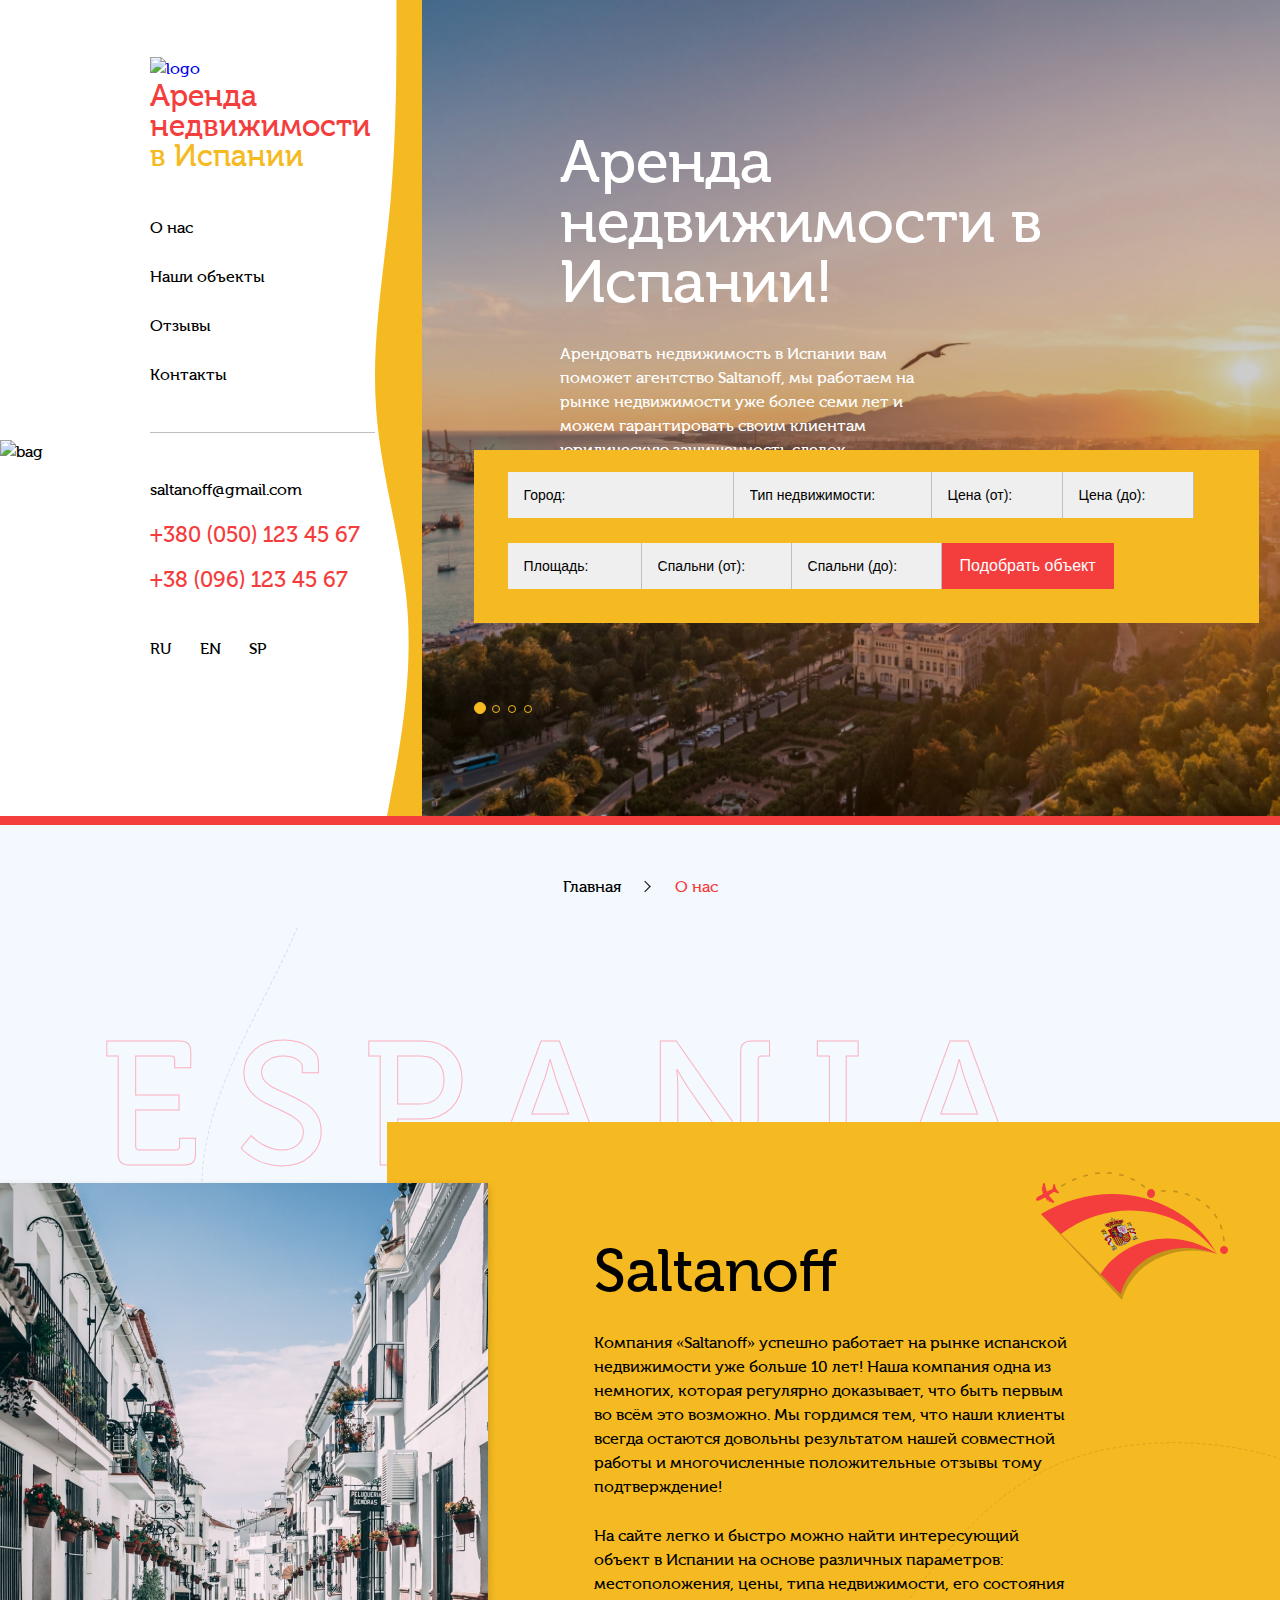
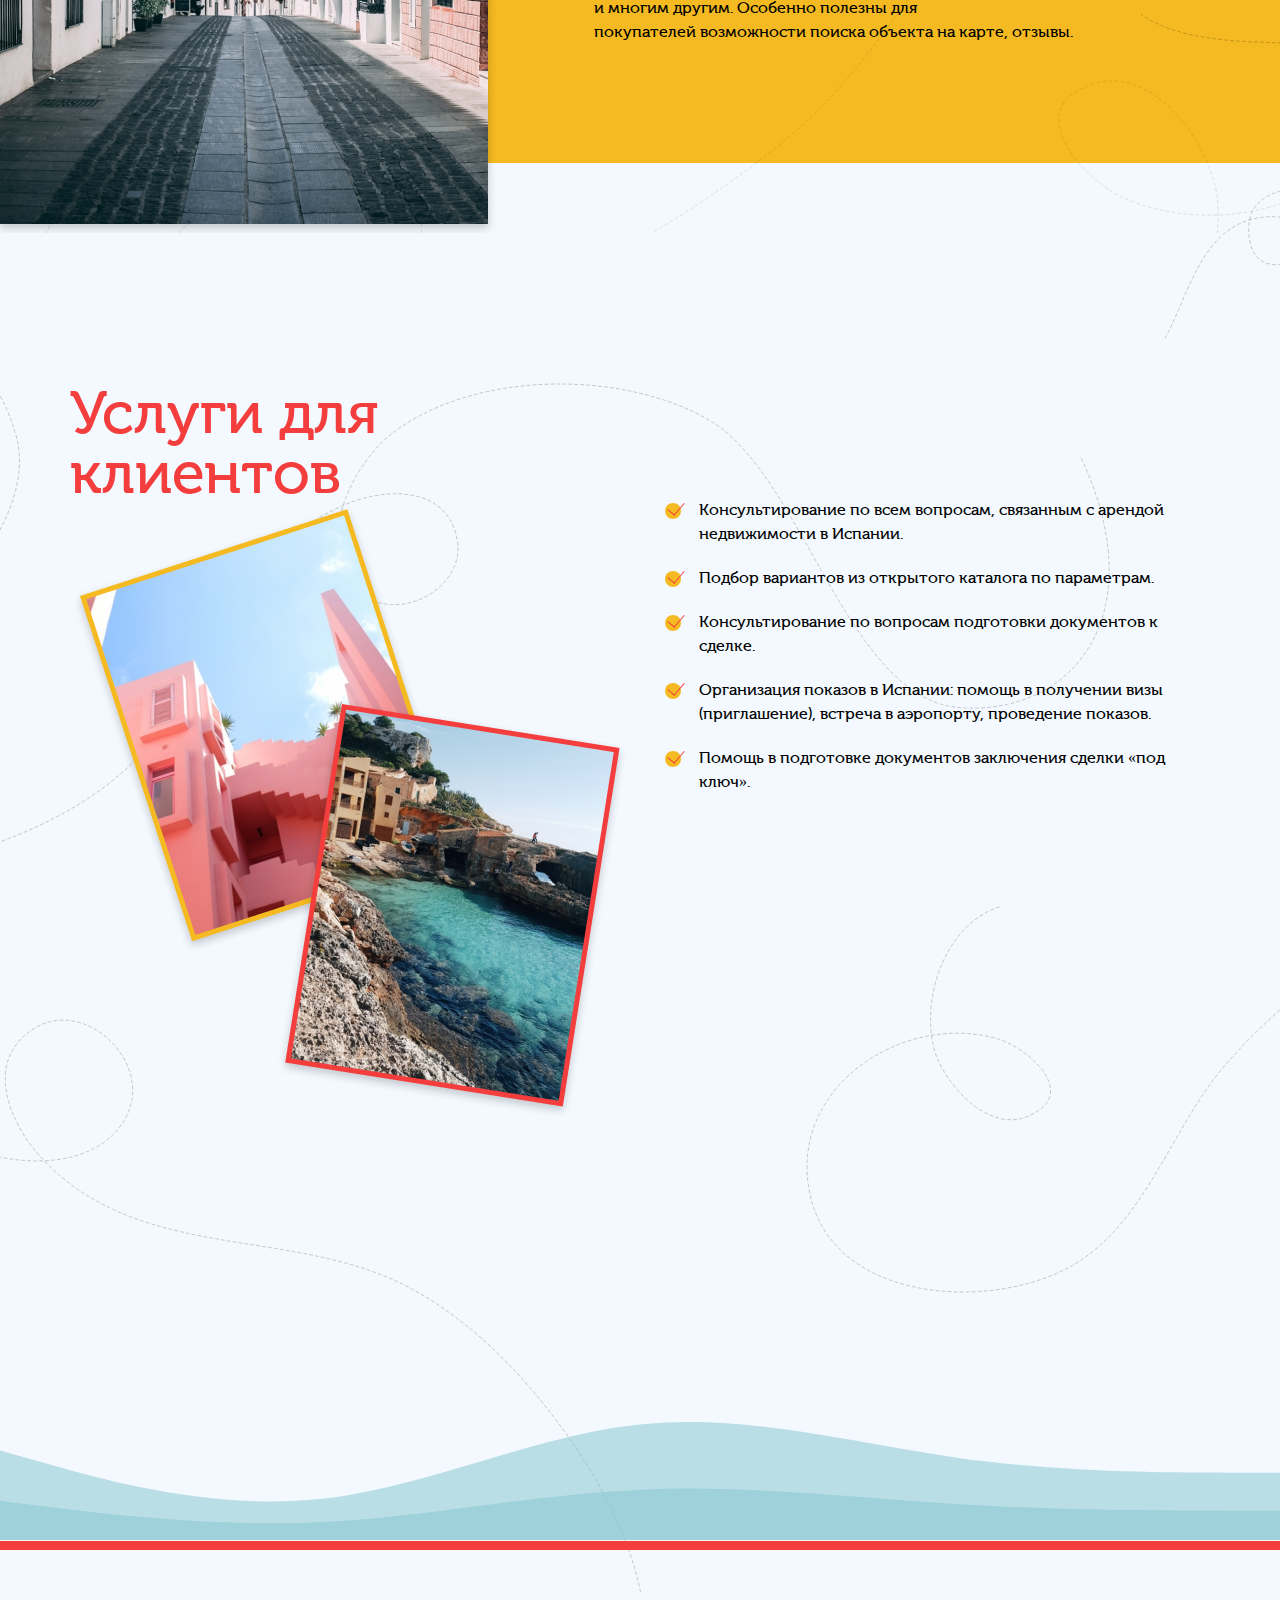
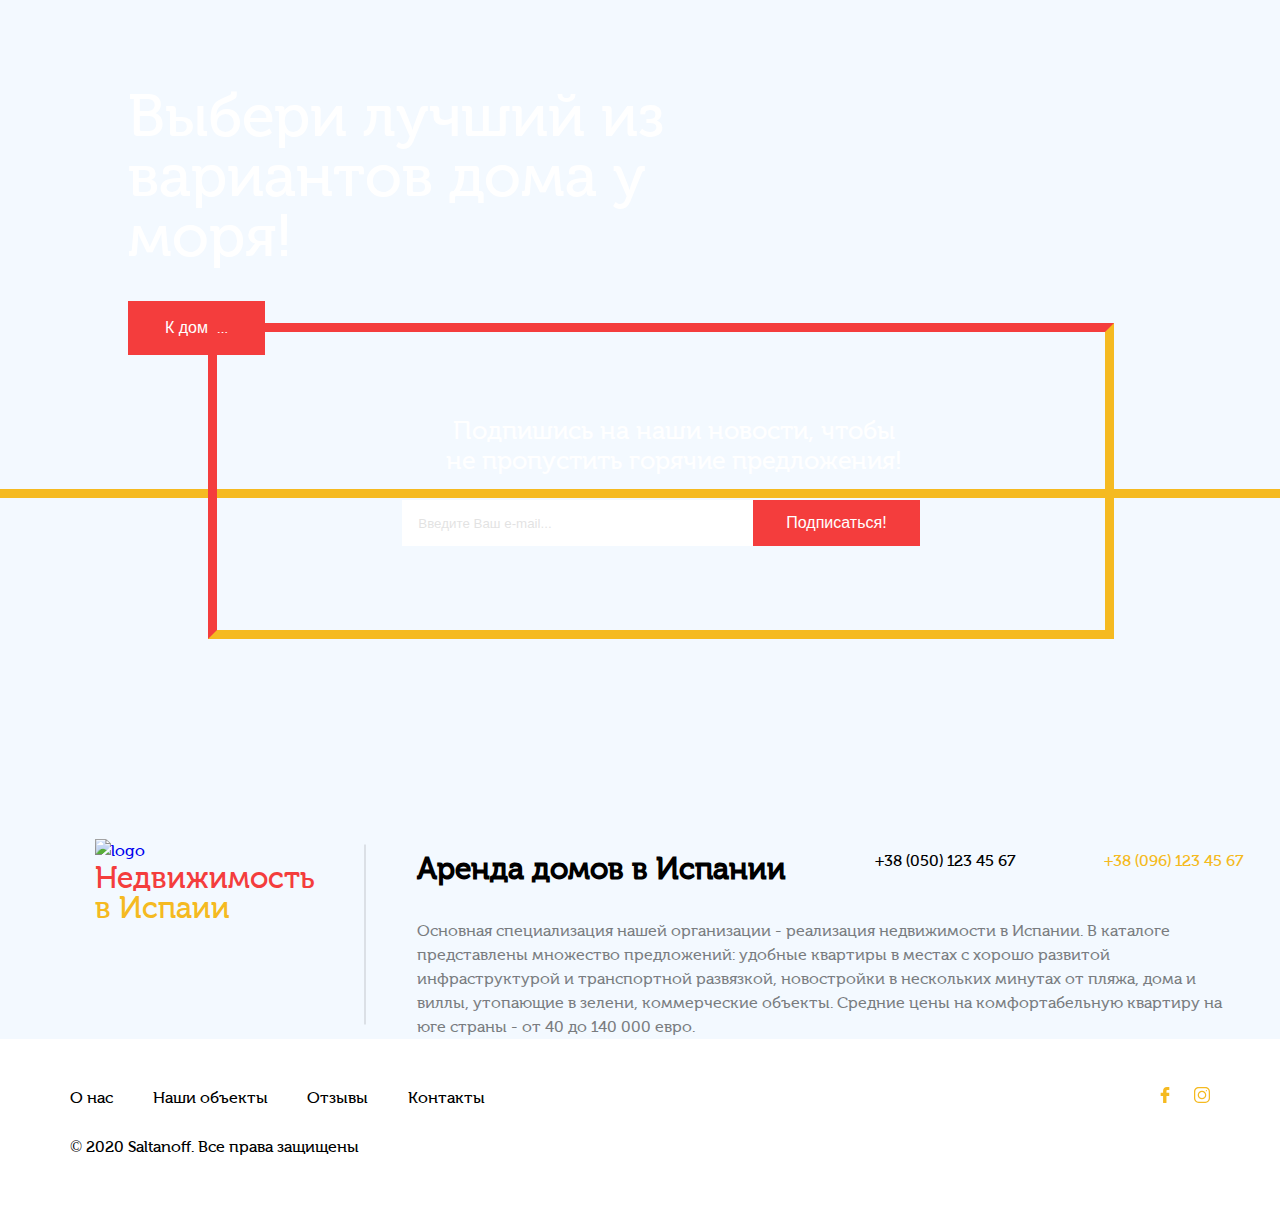
==== about.html @ ded7654b "adaptive changes" ====
<!DOCTYPE html>
<html lang="en">

<head>
    <meta charset="UTF-8">
    <meta name="viewport" content="width=device-width, initial-scale=1.0">
    <meta http-equiv="X-UA-Compatible" content="ie=edge">
    <link rel="stylesheet" href="css/style.css">
    <link rel="stylesheet" href="fonts/fonts.css">
    <title>Saltanoff</title>
</head>

<body>
    <header class="header__main">
        <div class="header__left">
            <a href="index.html"><img src="img/logo.svg" alt="logo" class="header__logo"></a>
            <h2 class="main__title">Аренда недвижимости
                <span class="yellow">в Испании</span></h2>
                <nav class="main__nav">
                        <ul>
                            <li class="nav__item"><a href="about.html" class="nav__item-a">О нас</a></li>
                            <li class="nav__item"><a href="catalog.html" class="nav__item-a">Наши объекты</a></li>
                            <li class="nav__item"><a href="reviews.html" class="nav__item-a">Отзывы</a></li>
                            <li class="nav__item"><a href="contacts.html" class="nav__item-a">Контакты</a></li>
                        </ul>
                    </nav>
            <div class="line"></div>
            <img src="img/bag.jpg" alt="bag" class="bag">
            <p class="header__mail">saltanoff@gmail.com</p>
            <p class="header__phone">+380 (050) 123 45 67</p>
            <p class="header__phone yellow">+38 (096) 123 45 67</p>
            <ul class="language">
                <li class="language__item">RU</li>
                <li class="language__item">EN</li>
                <li class="language__item">SP</li>
            </ul>
        </div>
        <div class="header__wave"></div>
        <div class="slider">
            <div class="item">
                <div class="first__slide">
                    <div class="header__text">
                        <h1 class="header__title">
                            Аренда недвижимости
                            в Испании!
                        </h1>
                        <p class="header__description">
                            Арендовать недвижимость в Испании вам поможет агентство Saltanoff, мы работаем на рынке
                            недвижимости уже более семи лет и можем гарантировать своим клиентам юридическую
                            защищенность сделок.
                        </p>
                    </div>
                </div>
            </div>
            <div class="item">
                <div class="second__slide">
                    <div class="header__text">
                        <h1 class="header__title">
                            Аренда недвижимости
                            в Испании!
                        </h1>
                        <p class="header__description">
                            Арендовать недвижимость в Испании вам поможет агентство Saltanoff, мы работаем на рынке
                            недвижимости уже более семи лет и можем гарантировать своим клиентам юридическую
                            защищенность сделок.
                        </p>
                    </div>
                </div>
            </div>
            <div class="item">
                <div class="third__slide">
                    <div class="header__text">
                        <h1 class="header__title">
                            Аренда недвижимости
                            в Испании!
                        </h1>
                        <p class="header__description">
                            Арендовать недвижимость в Испании вам поможет агентство Saltanoff, мы работаем на рынке
                            недвижимости уже более семи лет и можем гарантировать своим клиентам юридическую
                            защищенность сделок.
                        </p>
                    </div>
                </div>
            </div>
            <div class="item">
                <div class="four__slide">
                    <div class="header__text">
                        <h1 class="header__title">
                            Аренда недвижимости
                            в Испании!
                        </h1>
                        <p class="header__description">
                            Арендовать недвижимость в Испании вам поможет агентство Saltanoff, мы работаем на рынке
                            недвижимости уже более семи лет и можем гарантировать своим клиентам юридическую
                            защищенность сделок.
                        </p>
                    </div>
                </div>
            </div>
        </div>
        <div class="slider__dots">
            <span class="slider__dots__item" onclick="currentSlide(1)"></span>
            <span class="slider__dots__item" onclick="currentSlide(2)"></span>
            <span class="slider__dots__item" onclick="currentSlide(3)"></span>
            <span class="slider__dots__item" onclick="currentSlide(4)"></span>

        </div>
        <form action="main.php" class="main__form">
            <table class="table">
                <tr class="row__of__items">
                    <th class="form__item">
                        <div class="select__form">
                            <select class="form__item-select" name="town" id="town">
                                <option value="">Город:</option>
                                <option value=""></option>
                                <option value=""></option>
                                <option value=""></option>
                            </select>
                        </div>
                    </th>
                    <th class="form__item">
                        <div class="select__form">
                            <select class="form__item-select" name="type_of_property" id="type_of_property">
                                <option value="">Тип недвижимости:</option>
                                <option value=""></option>
                                <option value=""></option>
                            </select>
                        </div>
                    </th>
                    <th class="form__item">
                        <div class="select__form">
                            <select class="form__item-select" name="price_for" id="price_for">
                                <option value="">Цена (от):</option>
                                <option value=""></option>
                                <option value=""></option>
                            </select>
                        </div>
                    </th>
                    <th class="form__item">
                        <div class="select__form">
                            <select class="form__item-select" name="price_to" id="price_to">
                                <option value="">Цена (до):</option>
                                <option value=""></option>
                                <option value=""></option>
                            </select>
                        </div>
                    </th>
                </tr>
                <tr class="row__of__items">
                    <th class="form__item">
                        <div class="select__form">
                            <select class="form__item-select" name="square" id="square">
                                <option value="">Площадь:</option>
                                <option value=""></option>
                                <option value=""></option>
                            </select>
                        </div>
                    </th>
                    <th class="form__item">
                        <div class="select__form">
                            <select class="form__item-select" name="bedroom_for" id="bedroom_for">
                                <option value="">Спальни (от):</option>
                                <option value=""></option>
                                <option value=""></option>
                            </select>
                        </div>
                    </th>
                    <th class="form__item">
                        <div class="select__form">
                            <select class="form__item-select" name="bedroom_to" id="bedroom_to">
                                <option value="">Спальни (до):</option>
                                <option value=""></option>
                                <option value=""></option>
                            </select>
                        </div>
                    </th>
                    <th class="form__item">
                        <button type="submit" class="btn main__btn">Подобрать объект</button>
                    </th>
                </tr>
            </table>
        </form>
    </header>
    <div class="container">

        <section class="about__block">
            <div class="_nav">
                <a href="index.html" class="nav__1">Главная</a>
                <a href="#" class="nav__2">О нас</a>
            </div>

            <div class="t-espania">
                <p>ESPANIA</p>
            </div>

            <div class="about">
                <div class="about__path-1">
                    <img src="img/nx/path.svg" alt="background__path">
                </div>
                <div class="about__path-2">
                    <img src="img/nx/path.svg" alt="background__path">
                </div>
                <div class="about__description">
                    <img class="about__description-flag" src="img/nx/flag.svg" alt="Flag">
                    <div class="about__description-inner">
                        <h1 class="about__description-headline">Saltanoff</h1>
                        <p class="about__description-tittle">
                            Компания «Saltanoff» успешно работает на рынке испанской<br>
                            недвижимости уже больше 10 лет! Наша компания одна из<br>
                            немногих, которая регулярно доказывает, что быть первым<br>
                            во всём это возможно. Мы гордимся тем, что наши клиенты<br>
                            всегда остаются довольны результатом нашей совместной<br>
                            работы и многочисленные положительные отзывы тому<br>
                            подтверждение!<br></p>
                        <p class="about__description-subtittle">
                            На сайте легко и быстро можно найти интересующий<br>объект
                            в Испании на основе различных параметров:<br>местоположения,
                            цены, типа недвижимости, его состояния<br>и многим другим.
                            Особенно полезны для <br>покупателей возможности
                            поиска объекта на карте, отзывы.</p>
                    </div>
                    <div class="about__img">
                        <img src="img/nx/about-image.png" alt="about-image">
                    </div>
                </div>

            </div>
        </section>


        <section class="services">
            <img src="img/nx/s_vector-1.svg" alt="" class="s_vector-1">
            <img src="img/nx/s_vector-2.svg" alt="" class="s_vector-2">
            <img src="img/nx/s_vector-3.svg" alt="" class="s_vector-3">
            <img src="img/nx/s_vector-4.svg" alt="" class="s_vector-4">
            <div class="s_left">
                <h1 class="s__headline">Услуги для<br>клиентов</h1>
                <img src="img/nx/s_img-1.png" alt="" class="s__image-1">
                <img src="img/nx/s_img-2.png" alt="" class="s__image-2">
            </div>
            <div class="s_right">
                <ul>
                    <li class="s_right-item">Консультирование по всем вопросам, связанным с арендой недвижимости в
                        Испании.</li>
                    <li class="s_right-item">Подбор вариантов из открытого каталога по параметрам.</li>
                    <li class="s_right-item">Консультирование по вопросам подготовки документов к сделке.</li>
                    <li class="s_right-item">Организация показов в Испании: помощь в получении визы (приглашение),
                        встреча в аэропорту, проведение показов.</li>
                    <li class="s_right-item">Помощь в подготовке документов заключения сделки «под ключ». </li>
                </ul>
            </div>
        </section>

        <section class="choose">
            <img src="img/choose__wave.svg" alt="wave" class="choose__wave">
            <div class="choose__bg">
                <h2 class="choose__title">Выбери лучший из вариантов дома у моря!</h2>
                <button type="button" class="btn choose__btn">К домам</button>
            </div>
        </section>
        <aside class="news">
            <p class="news__description">Подпишись на наши новости,
                чтобы не пропустить горячие предложения! </p>
            <form action="main.php" class="news__form">
                <input type="email" placeholder="Введите Ваш e-mail...">
                <button type="submit" class="btn subscribe">Подписаться!</button>
            </form>
        </aside>
        <section class="rent">
            <img src="/img/footer__map--left.svg" alt="map" class="footer__map--left">
            <img src="/img/footer__map--right.svg" alt="map" class="footer__map--right">
            <div class="rent__img">
                <a href="index.html"><img src="img/logo.svg" alt="logo" class="header__logo"></a>
                <p class="rent__img--text">Недвижимость
                    <span class="yellow"> в Испаии</span></p>
            </div>

            <div class="rent__info">

                <div class="rent__info--top">
                    <h2 class="rent__title">Аренда домов в Испании</h2>
                    <p class="rent__phone">+38 (050) 123 45 67</p>
                    <p class="rent__phone yellow">+38 (096) 123 45 67</p>
                </div>
                <p class="rent__description">Основная специализация нашей организации - реализация недвижимости в
                    Испании. В каталоге представлены множество предложений: удобные квартиры в местах с хорошо развитой
                    инфраструктурой и транспортной развязкой, новостройки в нескольких минутах от пляжа, дома и виллы,
                    утопающие в зелени, коммерческие объекты. Средние цены на комфортабельную квартиру на юге страны -
                    от 40 до 140 000 евро.</p>
            </div>
        </section>
    </div>

    <footer class="main__footer">
        <div class="footer__wave"></div>
        <div class="footer__top">
                <nav class="main__nav">
                        <ul>
                            <li class="nav__item"><a href="about.html" class="nav__item-a">О нас</a></li>
                            <li class="nav__item"><a href="catalog.html" class="nav__item-a">Наши объекты</a></li>
                            <li class="nav__item"><a href="reviews.html" class="nav__item-a">Отзывы</a></li>
                            <li class="nav__item"><a href="contacts.html" class="nav__item-a">Контакты</a></li>
                        </ul>
                    </nav>
            <div class="social">
                <a href=""><svg class="facebook" width="10" height="16" viewBox="0 0 10 16" fill="none"
                        xmlns="http://www.w3.org/2000/svg">
                        <path
                            d="M8.99939 0.00332907L6.92457 0C4.59358 0 3.08719 1.54552 3.08719 3.93762V5.75313H1.00105C0.820783 5.75313 0.674805 5.89927 0.674805 6.07954V8.71001C0.674805 8.89028 0.820949 9.03626 1.00105 9.03626H3.08719V15.6738C3.08719 15.854 3.23317 16 3.41343 16H6.13525C6.31552 16 6.4615 15.8539 6.4615 15.6738V9.03626H8.90068C9.08095 9.03626 9.22693 8.89028 9.22693 8.71001L9.22793 6.07954C9.22793 5.99299 9.19347 5.91009 9.13238 5.84884C9.0713 5.78758 8.98807 5.75313 8.90151 5.75313H6.4615V4.2141C6.4615 3.47438 6.63777 3.09886 7.60136 3.09886L8.99906 3.09836C9.17916 3.09836 9.32513 2.95222 9.32513 2.77211V0.329578C9.32513 0.149642 9.17932 0.00366197 8.99939 0.00332907Z"
                            fill="#F5BA21" />
                    </svg></a>
                <a href=""><svg class="instagram" width="16" height="16" viewBox="0 0 16 16" fill="none"
                        xmlns="http://www.w3.org/2000/svg">
                        <path
                            d="M11.3523 0H4.64775C2.08497 0 0 2.08497 0 4.64775V11.3523C0 13.915 2.08497 16 4.64775 16H11.3523C13.915 16 16 13.915 16 11.3523V4.64775C16 2.08497 13.915 0 11.3523 0ZM14.75 11.3523C14.75 13.2258 13.2258 14.75 11.3523 14.75H4.64775C2.77422 14.75 1.25 13.2258 1.25 11.3523V4.64775C1.25 2.77422 2.77422 1.25 4.64775 1.25H11.3523C13.2258 1.25 14.75 2.77422 14.75 4.64775V11.3523Z"
                            fill="#F5BA21" />
                        <path
                            d="M8 3.6875C5.62206 3.6875 3.6875 5.62206 3.6875 8C3.6875 10.3779 5.62206 12.3125 8 12.3125C10.3779 12.3125 12.3125 10.3779 12.3125 8C12.3125 5.62206 10.3779 3.6875 8 3.6875ZM8 11.0625C6.31134 11.0625 4.9375 9.68866 4.9375 8C4.9375 6.31134 6.31134 4.9375 8 4.9375C9.68866 4.9375 11.0625 6.31134 11.0625 8C11.0625 9.68866 9.68866 11.0625 8 11.0625Z"
                            fill="#F5BA21" />
                        <path
                            d="M12.375 4.25C12.7202 4.25 13 3.97018 13 3.625C13 3.27982 12.7202 3 12.375 3C12.0298 3 11.75 3.27982 11.75 3.625C11.75 3.97018 12.0298 4.25 12.375 4.25Z"
                            fill="#F5BA21" />
                    </svg>
                </a>
            </div>
        </div>
        <p class="copyright">© 2020 Saltanoff. Все права защищены</p>
    </footer>
    </div>
    </div>
    <script src="js/main.js"></script>
</body>

</html>
---- css/style.css ----
body {
    font-family: 'Museo Cyrl';
    font-style: normal;
    font-weight: normal;
    font-size: 16px;
    font-weight: 400;
    line-height: 24px;
    
}

.visually-hidden {
    position: absolute;
    clip:rect(0 0 0 0);
    width:1px;
    height: 1px;
    margin:-1px;
}

* {
    margin: 0;
    padding: 0;
}

*,
*:before,
*:after {
    box-sizing: border-box;
}

ul {
    list-style: none;
}

h1, h2, h3, h4, h5, h6, p, img{
    margin: 0;
}

.yellow {
    color: rgb(245, 186, 33);
}

a {
    text-decoration:none;
}

.btn {
    font-size: 16px;
    line-height: 24px;
    color:#fff;
    background-color: rgb(244, 61, 61);
    border:none;
    padding: 15px 18px;
    cursor: pointer;
}

.header__main {
 display: flex;
 border-bottom: 9px solid rgb(244, 61, 61) ;
}

.header__left {
    display: flex;
    flex-direction: column;
    max-width: 768px;
    padding-left: 150px;
    padding-right: 47px;
}

.header__logo {
    height: 112px;
    width: 112px;
    margin-top: 57px;
    margin-bottom: 0;
}

.main__title {
    font-weight: 500;
    font-size: 30px;
    line-height: 30px;
    color: rgb(244, 61, 61);
    max-width: 210px;
    margin-bottom: 45px;
}

.nav__item-a {
    text-decoration: none;
    color: black;
}

.line {
    margin:20px 0 45px 0;
    width:225px;
    background:rgba(128, 128, 128, 0.5);
    height:1px;
}

.nav__item {
    margin-bottom: 25px;
}

.bag {
    position: absolute;
    top: 440px;
    left: 0;
}

.header__mail, .header__phone {
    margin-bottom: 20px;
}

.header__phone {
    font-size: 22px;
    line-height: 25px;
    color: rgb(244, 61, 61);
}



.header__phone~.yellow {
    margin-bottom: 45px;
}

.language {
    display:flex;
    margin-bottom: 53px;
}

.language__item {
    margin-right: 28px;
}

.slider {
    position: relative;
    height: auto;
}


.first__slide {
    background: url(../img/headerbg__first.jpg) no-repeat center;
    background-size: cover;
    height: 816px;
}

.second__slide {
    background: url(../img/nx/about-bg.jpg);
    background-size: cover;
    height: 816px;
}

.third__slide {
    background: url(../img/catalog_img/background.jpg);
    background-size: cover;
    height: 816px;
}

.four__slide {
    background: url(../img/fourbg.jpg);
    background-size: cover;
    height: 816px;
}

.slider__dots {
    text-align: center;
    position: absolute;
    bottom: 20%;
    left: 37%;
}

.slider__dots__item.active {
    background-color: #F5BA21;
    height: 12px;
    width: 12px;
    margin: -1px 0;

}

.slider .item {
    animation-name: fade;
    animation-duration: 1.5s;
}

@keyframes fade {
    from {
        opacity: 0.5;
    }
    to {
        opacity: 1;
    }
}

.slider__dots__item {
    cursor: pointer;
    height: 8px;
    width: 8px;
    border-radius: 50%;
    margin: 0 2px;
    background: transparent;
    border: 1px solid #F5BA21;
    display: inline-block;
    transition:background-color 0.6s ease;
}


.header__wave {
    background: url(../img/header__wave.svg) repeat-y;
    min-height: 816px;
    width: 47px;
    position: absolute;
    left: 375px;
    top: 0px;
    background-size: cover;
}

.header__text {
    color:#fff;
    padding-top: 1px;
}

.header__title {
    margin: 131px 219px 30px 138px;

    font-style: normal;
    font-weight: normal;
    font-size: 60px;
    line-height: 60px;
}

.header__description {
    margin: 30px 224px 50px 138px;
    padding-right: 124px;
}

.main__form {
    background-color: rgb(245, 186, 33);
    width: 785px;
    position: absolute;
    left: 37%;
    top:50%;
}

.row__of__items {
    display: flex;
}

.row__of__items:first-child {
    margin-bottom: 25px;
}

.form__item-select {
    width: 100%;   
}

.form__item {
    position: relative;
    user-select:none;
}

.form__item-select {
    -moz-appearance: none;
    -webkit-appearance: none;
    appearance: none;

    padding-left: 16px;
    font-size: 14px;
    line-height: 18px;
    font-weight: 300;
}


.form__item-select:hover {
    cursor: pointer;
}

.btn.main__btn {
    padding: 11px 18px;
}

.select__form {
    background: #fff;
}

.select__form[data-state="active"]::before {
    transform: translate(-3px, -50%) rotate(-45deg);
}

.select__form[data-state="active"]::after {
    transform: translate(3px, -50%) rotate(45deg);
}

.select__form[data-state="active"]>.select__content {
    display: initial;
}

.__select__label + .__select__input + .__select__label {
    max-height: 40px;
    border-top-width: 1px;
  }

.form__item-select {
    display: flex;
    align-items: center;
    width: 100%;
    height: 100%;
    padding: 8px 16px;
    
    cursor: pointer;
}

.form__item-select::before,
.form__item-select::after {
    content: "";

    position: absolute;
    top: 50%;
    right: 16px;

    display: block;
    width: 8px;
    height: 1px;

    transition: all 0.3s ease-out;

    background-color: #333333;

    
}

.form__item-select::before {
    transform: translate(-1px, -50%) rotate(45deg);
}

.form__item-select::after {
    transform: translate(5px, -50%) rotate(-40deg);
}

.form__item-select:hover {
    border-color: #D8093A;
}

.form__item-select:hover +.form__item-select::before +.form__item-select::after {
    background-color: #D8093A;
}

.select__content {
    position: absolute;
    top: 40px;
    left: 0;
    display: flex;
    flex-direction: column;
    width: 100%;
    background-color: #ffffff;
    border: 1px solid #c7ccd1;
    border-top: none;
    border-bottom-left-radius: 5px;
    border-bottom-right-radius: 5px;
    transition: all 0.3s ease-out;
    display: none;
    z-index: 8;
    margin-top: 10px;
    font-size: 14px;
    line-height: 18px;
    font-weight: 300;
    overflow-y: auto;
    overflow-x:hidden;
    flex-shrink: 0;
}

.__select__input {
    display: none;
}  

.__select__input:checked + label {
    background-color: #dedede;
}

.__select__input:disabled + label {
    opacity: 0.6;
    pointer-events:none;
}

.__select__label {
    display: flex;
    align-items: center;
    width: 100%;
    height: 32px;   
    max-height: 0;
    padding: 0 16px;
    
    transition: all 0.2s ease-out;
  
    cursor: pointer;
    
    overflow: hidden; 
}

.__select__label + input {
    border-top:0 solid #C7CCD160;
}

.__select__label:hover {
    background-color: #D8093A !important;

    color: #ffffff;
}

/*.select__form::before {
    content: "";
    display: block;
    width: 7px;
    height: 7px;

    position: absolute;
    top: 18px;
    right: 16px;
    z-index: 1;

    border-top: 1px solid #000000;
    border-right: 1px solid #000000;
    transform: rotate(135deg);

    cursor: pointer;
} 
*/
#town {
    width: 226px;
    height: 46px;
    border: none;
    border-right: 1px solid rgba(0, 0, 0, 0.2);
    outline: none;
}

#type_of_property {
    width: 198px;
    height: 46px;
    border: none;
    border-right: 1px solid rgba(0, 0, 0, 0.2);
    outline: none;
}

#price_for {
    width: 131px;
    height: 46px;
    border: none;
    border-right: 1px solid rgba(0, 0, 0, 0.2);
    outline: none;
}

#price_to {
    width: 131px;
    height: 46px;
    border: none;
    border-right: 1px solid rgba(0, 0, 0, 0.2);
    outline: none;
}

#square {
    width: 134px;
    height: 46px;
    border: none;
    border-right: 1px solid rgba(0, 0, 0, 0.2);
    outline: none;
}

#bedroom_for {
    width: 150px;
    height: 46px;
    border: none;
    border-right: 1px solid rgba(0, 0, 0, 0.2);
    outline: none;
}

#bedroom_to {
    width: 150px;
    height: 46px;
    border: none;
    border-right: 1px solid rgba(0, 0, 0, 0.2);
    outline: none;
}

.table {
    padding: 20px 32px 32px 32px;
    font-size: 14px;
    font-weight: 300;
    line-height: 18px;
}

/*hot*/

.map {
    background: url(/img/map.svg);
}

.container {
  background-color: #F3F9FF;
  position: relative;
}

.hot {
    position: relative;
    overflow: hidden;
    padding-bottom: 150px;
}

.leaf__left {
    position: absolute;
    top: -39px;
    z-index: 0;
    left: 0px;
}

.leaf__right {
    position: absolute;
    right: -114px;
    top: -300px;
}

.hot__text {
    text-align: center;
    margin-bottom: 50px;
    padding-top: 141px;
}

.hot__title {
    font-size: 60px;
    line-height: 60px;
    font-weight: 500;
    color:rgb(244, 61, 61);

    margin-bottom: 20px;
}

.hot__description {
    font-size: 16px;
    line-height: 24px;
    font-weight: 300;
    width: 500px;

    margin: 0 auto;
}

/*proposition*/

.propositions {
    display: flex;
    justify-content: center;
    position: relative;
    margin-bottom: 38px;
}

.proposition {
    width: 555px;
    height:547px;
    z-index: 1000;
}

.bg__leaf {
    position: absolute;
    width: 1274px;
    height: 446px;
    background-color: #fff;
    top: 103px;
    z-index: 100;
}

.first {
    background-image: url(../img/proposition-one.jpg);
    margin-right: 15px;
}

.second {
    background-image: url(../img/proposition-two.jpg);
    margin-left: 15px;
}

.proposition__bg {
    background-color:#fff;
    max-width: 360px;
    margin-top: 165px;
}

.proposition__map {
    position: absolute;
    left: -87px;
    top: 110px;
}

.first__leaf {
    position: absolute;
    bottom: -168px;
    left: 11%;
    z-index: 100;
}

.second__leaf {
    position: absolute;
    right: 13%;
    top: -29%;
    z-index: 100;
}

.proposition__hot {
    font-size: 14px;
    line-height: 18px;
    font-weight: 300;
    color: #fff;
    padding: 9px 32px;
    margin-left: auto;
    max-width: 104px;
    margin-top: 22px;
    background-color: rgb(244, 61, 61);
}

.proposition__title {
    font-size: 25px;
    line-height: 30px;
    font-weight: 500;
    color: rgb(244, 61, 61);
    padding-top: 30px;
    max-width: 173px;
    margin-bottom: 25px;
}

.proposition__details {
    display:flex;
}

.detail__items {
    margin-right: 25px;
    margin-left: 29px;
    position: relative;
}

.items__icons {
    position: absolute;
    top: 4px;
    left: -28px;
}

.detail__items:nth-child(2)>.items__icons {
    top:9px;
}

.proposition__description {
    font-size: 16px;
    line-height: 24px;

    margin-top: 23px;
    margin-bottom: 8px;
}

.proposition__price {
    font-size: 22px;
    line-height: 25px;
    color: rgb(244, 61, 61);
    margin-bottom: 25px;
}



.proposition__btn {
    margin-bottom: 30px;
}

.see__more {
    display: inline-block;
    margin-left: 45%;
}

/* justnow */

.justnow {
    display: flex;
    position: relative;
}

.leaf_right_justnow{
    position: absolute;
    right: 0;
    bottom: -290px;
}

.justnow__map {
    position: absolute;
    right: 33px;
    top: -307px;
}

.justnow__maps {
    position: absolute;
    left: 44px;
    top: 116px;
}

.justnow__text {
    margin-right: 150px;
    max-width: 536px;
    margin-left: 9%;
    margin-bottom: 5%;
}

.justnow__title {
    font-style: normal;
    font-weight: normal;
    font-size: 60px;
    line-height: 60px;
    color: rgb(244, 61, 61);
    max-width: 537px;
}

.justnow__description {
    margin-top: 20px;
    margin-bottom: 10px;
    max-width: 480px;

    font-size: 16px;
    line-height: 24px;
    color: #000000;
} 

.justnow__item {
    font-size: 16px;
    line-height: 24px;
    color: #000000;


    margin-top: 20px;
    padding-left: 34px;
    position: relative;
}

.justnow__item::before {
    content: "";
    display: block;

    position: absolute;
    top: 5px;
    left: 0;
    z-index: 1;

    width: 16px;
    height: 16px;
    border-radius: 50%;
    background: #F5BA21;
}

.justnow__item::after {
    content: "";
    display: block;

    position: absolute;
    top: 1px;
    left: 7px;
    z-index: 1;

    width: 8.5px;
    height: 16px;

    border-top: 1.5px solid rgb(244, 61, 61);
    border-left: 1.5px solid rgb(244, 61, 61);

    transform: rotate(220deg);
}

/*choose*/

.choose {
    position: relative;
    padding-top: 248px;
    overflow: hidden;
}

.choose__bg {
    background: url(../img/choose__bg.jpg) no-repeat;
    background-size: cover;
    border-top: 9px solid rgb(244, 61, 61);
    border-bottom: 9px solid rgb(245, 186, 33);
    z-index: 100;
    position: relative;
}

.leaf__top {
    position: absolute;
    top: -92px;
    left: 0px;
    z-index: 2;
}

.choose__wave {
    position: absolute;
    top: bottom;
    top: 9%;
    width: 100%;
}

.choose__title {
    font-style: normal;
    font-weight: normal;
    font-size: 60px;
    line-height: 60px;
    color:#fff;
    max-width: 566px;
    margin:136px auto 35px 128px;
}

.choose__btn {
    padding:15px 37px;
    margin-left:128px;
    margin-bottom: 134px;
}


/*news*/

.news {
    position: absolute;
    background: url(../img/news__bg.jpg) no-repeat center;
    background-size: cover;
    padding: 84px 185px;
    bottom: 525px;
    z-index: 1000;
    right: 23%;
    border-left: 9px solid rgb(244, 61, 61);
    border-top: 9px solid rgb(244, 61, 61);
    border-bottom: 9px solid rgb(245, 186, 33);
    border-right: 9px solid rgb(245, 186, 33);
}

.news__description {
    font-size: 25px;
    line-height: 30px;
    text-align: center;
    color: #fff;
    max-width: 461px;
    margin-left: 41px;
    margin-bottom: 24px;
}

.news__form {
    display:flex;
}

.news__form>input {
    width: 351px;
    height: 46px;
    border: none;
    padding-left: 16px;
}

.news__form>input::placeholder {
    opacity:0.2;
}

.subscribe {
    padding: 11px 33px;
}

/*rent*/

.rent {
    display: flex;
    position: relative;
    padding-left: 150px;
    padding-top: 89px;
    overflow: hidden;
    padding-top: 341px;
}


.leaf__bottom {
    position: absolute;
    top: -53px;
    right: 0px;
}

.footer__map--left {
    position: absolute;
    bottom: -100px;
    left: 0;
}

.footer__map--right {
    position: absolute;
    right: 0;
    top: -100px;
}

.rent__img {
    margin-right: 91px;
    margin-bottom: 90px;
    position: relative;
}


.rent__img--text::after {
    content: "";
    position: absolute;
    width: 180px;
    left: 180px;
    top: 95px;
    height: 1px;
    background-color: rgba(0,0,0,0.2);
    transform: rotate(90deg);

}

.rent__img .header__logo {
    margin-top: 0;
}

.rent__img--text {
    font-size: 30px;
    line-height: 30px;
    color: rgb(244, 61, 61);
    max-width: 231px;
}

.rent__info {
    max-width: 826px;
    padding-top: 10px;
}

.rent__info--top {
    display: flex;
    margin-bottom: 30px;
}

.rent__title {
    font-size: 30px;
    line-height: 40px;
}

.rent__phone {
    margin-left: auto;
}

.rent__phone .yellow {
    margin-left: 30px;
}

.rent__description {
    color:rgba(0,0,0,0.5);
}

.footer__leaf--left {
    position: absolute;
    left: 0px;
    bottom: -150px;
}

.footer__leaf--right {
    position: absolute;
    right: 0px;
}

/*footer*/

.main__footer {
    position: relative;
}

.footer__wave {
    background: url(../img/footer__wave.svg);
    width: 100%;
    height: 0px;
    position: absolute;
    height: 47px;
    top: -94px;
    background-size: cover;
}

.footer__top {
    display: flex;
    justify-content: space-between;
    margin-top: 47px;
    max-width: 1140px;
    margin-left:auto;
    margin-right: auto;
}

.footer__top>.main__nav>ul{
    display: flex;
    flex-direction: row;
    justify-content: space-between;
    min-width: 415px;
}

.facebook {
    margin-right: 20px;
}

.copyright {
    margin-bottom: 50px;
    max-width: 1140px;
    margin-left:auto;
    margin-right: auto;
}

/*About*/

.about__block {
    position: relative;
    overflow: hidden;

    margin-bottom: 150px;
}

.about{
    position: relative;
}

._nav{
    font-family: Museo Cyrl;
    font-style: normal;
    font-weight: 300;
    font-size: 16px;
    line-height: 24px;
    text-align: center;
    position: relative;

    text-align:center;

    -webkit-touch-callout: none;
    -webkit-user-select: none;
    -khtml-user-select: none;
    -moz-user-select: none;
    -ms-user-select: none;
    user-select: none;
}

.nav__1{
    margin-right: 20px;
    position: relative;
    text-decoration: none;
    color: black;
    z-index: 1000000;
}

.nav__1::before{
    content:"";
    height: 8px;
    width: 1.1px;
    background: black;
    position: absolute;
    top: 2.5px;
    right: -28px;

    transform: rotate(-45deg);
}

.nav__1::after{
    content:"";
    height: 8px;
    width: 1.1px;
    background: black;
    position: absolute;
    top: 8px;
    right: -28px;

    transform: rotate(45deg);
}

.nav__2{
    color: #F43D3D;
    margin-left: 30px;
    text-decoration: none;
}

.about__path-1{
    position: absolute;
    top: 320px;
    right: 0;

    z-index: 10000;
}

.about__path-2{
    position: absolute;
    top: 70px;
    left: -230px;

    transform: rotate(110deg);
}


.t-espania {
    color: transparent;
    -webkit-text-stroke: 1px rgb(255, 162, 178);
    
    font-family: Museo Cyrl;
    font-style: normal;
    font-weight: normal;
    font-size: 175px;
    line-height: 200px;
    letter-spacing: 0.2em;

    opacity: 0.8;

    position: absolute;
    top: 181px;;
    left: 101px;

    -webkit-touch-callout: none;
    -webkit-user-select: none;
    -khtml-user-select: none;
    -moz-user-select: none;
    -ms-user-select: none;
    user-select: none;
}


.about__description{

    width: 893px;
    height: 641px;
    background: #F5BA21;
    position: relative;

    margin-top: 223px;
    margin-bottom: 70px;
    margin-left: auto;

    display: grid;
    grid-template-columns: 1fr;
    grid-template-rows: 1fr;
}

.about__description-flag{
    position: absolute;
    top: 50px;
    right: 52px;
}

.about__description-inner{
   justify-self: center;
   align-self: center;
}

.about__description-headline{
    font-family: Museo Cyrl;
    font-style: normal;
    font-weight: normal;
    font-size: 60px;
    line-height: 60px;

    margin-bottom: 30px
    
}

.about__description-tittle{
    font-family: Museo Cyrl;
    font-style: normal;
    font-weight: 300;
    font-size: 16px;
    line-height: 24px;

    margin-bottom: 25px;
}

.about__description-subtittle{
    font-family: Museo Cyrl;
    font-style: normal;
    font-weight: 300;
    font-size: 16px;
    line-height: 24px;
}

.about__img{
    position: absolute;
    left: -397px;;
    bottom: -82px;
}


/*Services*/

.services{
    max-width: 1140px;
    margin: 0 auto;
    position: relative;
    
    display: grid;
    grid-template-columns: 1fr 1fr;
    grid-template-rows: 1fr;
    grid-gap: 50px;
    padding-bottom: 330px;

    -webkit-touch-callout: none;
    -webkit-user-select: none;
    -khtml-user-select: none;
    -moz-user-select: none;
    -ms-user-select: none;
    user-select: none;
}

.s__headline{
    font-family: Museo Cyrl;
    font-style: normal;
    font-weight: normal;
    font-size: 60px;
    line-height: 60px;

    color: #F43D3D;
}

.s_left{
    position: relative;
}

.s__image-2{
    position: absolute;
    top: 315px;
    left: 205px;
}

.s_right-item {
    font-size: 16px;
    line-height: 24px;
    color: #000000;


    margin-top: 20px;
    padding-left: 34px;
    position: relative;
}

.s_right-item::before {
    content: "";
    display: block;

    position: absolute;
    top: 5px;
    left: 0;
    z-index: 1;

    width: 16px;
    height: 16px;
    border-radius: 50%;
    background: #F5BA21;
}

.s_right-item::after {
    content: "";
    display: block;

    position: absolute;
    top: 1px;
    left: 7px;
    z-index: 1;

    width: 8.5px;
    height: 16px;

    border-top: 1.5px solid rgb(244, 61, 61);
    border-left: 1.5px solid rgb(244, 61, 61);

    transform: rotate(220deg);
}

.s_right{
    margin-top: 95px;
    overflow: hidden;
}

.s_vector-1{
    position: absolute;
    top: -370px;
    right: -185px;
    z-index: 10000;
}

.s_vector-2{
    position: absolute;
    bottom: 0;
    right: -185px;
    z-index: 10000;
}

.s_vector-3{
    position: absolute;
    top: 0;
    left: -200px;
}

.s_vector-4{
    position: absolute;
    bottom: -300px;
    left: -200px;
}


/*catalog*/

.catalog{
    position: relative;
    overflow: hidden;
}


.headline{      /*Класс для всех красных заголовков*/
    font-family: Museo Cyrl;
    font-style: normal;
    font-weight: normal;
    font-size: 60px;
    line-height: 60px;
    text-align: center;

    color: #F43D3D;
}

.subtittle{     /*Класс для всех подтекстов*/
    font-family: Museo Cyrl;
    font-style: normal;
    font-weight: 300;
    font-size: 16px;
    line-height: 24px;
}

.catalog__headline{
    margin-top: 100px;
    margin-bottom: 20px;
}

.catalog__counter{
    margin-bottom: 50px;
    text-align: center;
}

.catalog__filter {
    background-color: #F5BA21;;
    max-width: 1135px;
    margin: auto;
    margin-bottom: 30px;
}

.table__filter{
    padding: 16px 27px 16px 16px;
    font-size: 14px;
    font-weight: 300;
    line-height: 18px;
}

.filter__check-t{
    font-family: Museo Cyrl;
    font-style: normal;
    font-weight: normal;
    font-size: 16px;
    text-transform: uppercase;
    position: absolute;
    bottom: 3px;
    right: -42px;

    color: #F43D3D;
}

.label{
  position: relative;
}

.checkbox-1{
    display: none;
}

.filter__check{
    display: inline-block;
    width: 16px;
    height: 16px;
    background-color: #fff;
    box-shadow: 0 0 2px #fff;
    position: relative;
    margin-left: 27px;
}

.filter__check::before{
    content:"";
    width: 1.5px;
    height: 14px;
    background-color: #F43D3D;
    position: absolute;
    bottom: 0.5px;
    right: 4px;
    transform: rotate(30deg);
    border-radius: 50%;
    transition: .2s;
    opacity: 0;
}

.filter__check::after{
    content:"";
    width: 1.5px;
    height: 8px;
    background-color: #F43D3D;
    position: absolute;
    bottom:0px;
    left: 4px;
    transform: rotate(-50deg);
    border-radius: 50%;
    transition: .1s;
    opacity: 0;
}

.checkbox-1:checked + 
.filter__check::before{
    opacity: 1;
}

.checkbox-1:checked + 
.filter__check::after{
    opacity: 1;
}


.catalog 
.catalog__sort__by-items{
    display: flex;
}

.catalog__sort__by-item{  
    font-weight: normal !important;
    transition: .2s;
}

.catalog__sort__by,.catalog__sort__by-item{
    display:inline;
    margin-right: 25px;
    z-index: 1000000;
}

.catalog__sort{
    max-width: 1135px;
    margin: auto;
    margin-bottom: 51px;
}

.catalog__sort__by-item:hover{
    color: #F43D3D;
}



/*Contacts*/

.contacts{
    position: relative;
    overflow: hidden;
    margin-bottom: 150px;
}

.contacts__headline{
    margin-top: 100px;
    margin-bottom: 50px;
}

.contacts__block{
    display: grid;
    grid-template-columns: 1fr 1fr;
}

.contacts__block-l{
    width: 585px;
    height: 582px;
    justify-self: end;
    background: url(../img/contacts_img/contacts-img.jpg) no-repeat center;
    background-size: cover;

    display: grid;
    grid-template-columns: 1fr;
    grid-template-rows: 1fr;
}

.grid{
    justify-self: center;
    align-self: center;

    display: grid;
    grid-template-columns: 1fr;
    grid-template-rows: auto;
    grid-gap: 30px
}

.contacts__block-r{
    width: 555px;
    height: 582px;
    background:  #F5BA21;
}

.c_block-1_item{
    color: #fff;
    display: flex;
}

.c_block-1_item img{
    margin-right: 20px;
}

.c__block-r_headline{
    margin-top: 40px;
    margin-bottom: 30px;
    font-family: Museo Cyrl;
    font-style: normal;
    font-weight: normal;
    font-size: 30px;
    line-height: 40px;
    text-align: center;

    color: #fff;
}

#contactform{
    text-align: center;
}

.form-1{
    width: 358px;
    height: 46px;
    margin-bottom: 22px;
    padding-left: 16px;
    color: black;
    border: none;
}

.form-2{
    padding: 16px;
    width: 358px;
    height: 153px;
    margin-bottom: 26px;
    resize: none;
}

.form_btn{
    padding: 12px 42px;
}

/*House*/

.house__title {
    font-size: 60px;
    line-height: 60px;
    text-align: center;
    color:rgb(244, 61, 61);
    margin-top: 98px;
    margin-bottom: 45px;
}

.house__info>._nav>.nav__2 {
    color:#000000;
}

.nav__3 {
    color: #F43D3D;
    margin-left: 30px;
    text-decoration: none;
}

.nav__3::before{
    content: "";
    height: 8px;
    width: 1.1px;
    background: black;
    position: absolute;
    top: 55.5px;
    right: 50%;
    transform: rotate(-45deg);
}

.nav__3::after{
    content: "";
    height: 8px;
    width: 1.1px;
    background: black;
    position: absolute;
    top: 61px;
    right: 50%;
    transform: rotate(45deg);
}

.house__info{
    position:relative;
    overflow: hidden;
}

.fotorama__wrap{
    margin: 0 auto;
}

.fotorama__thumb{
    border: 1px #00afea solid;
}

.fotorama__img {
    top:0!important;
}

.fotorama__thumb-border{
    border-color: #F43D3D !important;
}

.fotorama__stage{
    height: 725px !important;
}

.fotorama__nav__frame{
    padding-top: 0px !important;
}

.fotorama__nav-wrap {
    margin-top: 20px;
}

.fotorama__thumb-border{
    margin: 0 !important;
}

.house__description {
    max-width: 1140px;
    margin: 0 auto;
    margin-bottom: 30px;
}

.text__block {
    margin-bottom: 30px;
}

.info {
    position: absolute;
    background-color: rgba(0,0,0,0.7);
    color: #fff;
    z-index: 1000;
    min-width: 437px;
    text-align: center;
    right: 190px;
    height: 725px;
}

.info__title {
    border-bottom: 1px solid #F5BA21;
    max-width: 407px;
    margin-left: 13px;
    margin-bottom: 30px;
    padding-bottom: 20px;
    padding-top: 40px;
}

.info>.proposition__details>.detail__items {
    margin-right: 32px;
    margin-left: 60px;
    position: relative;
    margin-bottom: 20px;
}
.info>.proposition__details>.detail__items>.items__icons {
    position: absolute;
    top: -7px;
    left: -45px;
}

.info>.proposition__details>.detail__items:nth-child(2)>.items__icons {
    top:3px;
}

.filters {
    text-align: start;
    font-weight: 300;
    padding-left: 25px;
}

.filter-option {
    margin-bottom: 9px;
}

.info-checkbox {
    position: relative;

    cursor: pointer;
}

.info-checkbox input[type="checkbox"] + 
.checkbox-indicator {
    position: absolute;
    top: -26px;
    left: 272px;
    width: 16px;
    height: 16px;
    background: transparent;
    margin: 23px 18px 23px 0;
}

.info-checkbox input[type="checkbox"] + .checkbox-indicator:before {
    content: "";
    position: absolute;
    width: 16px;
    height: 16px;
    border-left: 2px solid rgb(244, 61, 61);
    transform: rotate(133deg);
    top: 3px;
    left: -6px;
}

.info-checkbox input[type="checkbox"] + .checkbox-indicator:after {
    content: "";
    position: absolute;
    width: 16px;
    height: 16px;
    border-left: 2px solid rgb(244, 61, 61);
    transform: rotate(-134deg);
    top: -7px;
    left: -6px;
}

.info-checkbox input[type="checkbox"]:checked + .checkbox-indicator {
    position: absolute;
    top: -29px;
    left: 276px;
    width: 8.5px;
    height: 16px;
    border-top: 1.5px solid rgb(245, 186, 33);
    border-left: 1.5px solid rgb(245, 186, 33);
    transform: rotate(220deg);
}

.info-checkbox input[type="checkbox"]:checked + .checkbox-indicator:after,
.info-checkbox input[type="checkbox"]:checked + .checkbox-indicator:before {
   display: none;
}

.house__btn {
    padding: 11px 23px;
    margin-left: 52px;
    margin-top: 17px;
}

.info__price>.proposition__description {
    font-size: 22px;
    line-height: 25px;
}

.info__price>.proposition__price {
    color:rgb(245, 186, 33);
}

.info__price {
    position: absolute;
    right: 78%;
    bottom: 11px;
}

/*Reviews*/

.reviews__block {
    position: relative;
    overflow: hidden;
}

._nav {
    padding-top: 50px;
}

.review__maintext {
    text-align: center;
    margin-top: 98px;
}

.review__title {
    font-size: 60px;
    line-height: 60px;
    color:rgb(244, 61, 61);
    font-weight: 500;
    margin-bottom: 15px;
}

.review__description {
    max-width: 439px;
    margin: 0 auto;
}

.review__sliders {
    margin-left: 150px;
}

.slide__img {
    max-width: 509px;
    z-index: 1000;
    position: relative;
}

.slide__text {
    max-width: 942px;
    z-index: 10;
    background-color: rgb(245, 186, 33);
    min-height: 637px;
    text-align: center;
    position: absolute;
    margin-top: 66px;
    left: 38%;
    top: 34%;
}

.comment {
    margin:146px 183px 188px 188px;
}

.selected__text {
    max-width: 522px;
    text-align: left;
}

.comment__name {
    text-align: start;
    margin-top: 50px;
    font-size: 22px;
    line-height: 25px;
    margin-bottom: 8px;
}

.comment__date {
    font-size: 14px;
    text-align: start;
}

.review__map {
    background: url(../img/review__map.svg);
    position: absolute;
    z-index: 1000;
    top: 46%;
    right: 2%;
}

/*Media*/


@media(max-width:1680px) {
    .news {
        bottom:420px ;
        right:20%;
    }

}

@media(max-width:1440px) {
    .choose__wave {
        top: 15%;
    }

    .news {
        bottom: 415px;
        right: 18%;
    }
}

@media(max-width:1280px) {
    .catalog__headline {
        margin-top: 60px;
    }

    .choose__wave {
        top:16%;
    }

    .news{
     bottom:400px;
     right:13%;
    }

    .rent {
        padding-left: 95px;
    }

}

@media (max-width:1152px) {
    .choose__wave {
        top:18%;
    }

    .news {
        bottom: 400px;
        right: 10%;
        padding:70px 140px;
    }

    .footer__top {
        justify-content: space-around;
    }

    .copyright {
        margin-left: 171px;
    }

    .rent__info {
        max-width: 710px;
    }
    .proposition {
        width:510px;
    }

    .catalog__sort {
        max-width: 1050px;
    }
    
    .catalog__filter {
        max-width: 1060px;
    }
}
---- fonts/fonts.css ----
@font-face {
    font-family: 'Museo Cyrl';
    src: local('Museo Cyrl 500'), local('MuseoCyrl-500'), url('Museocyrl500.woff2') format('woff2'), url('Museocyrl500.woff') format('woff'), url('Museocyrl500.ttf') format('truetype');
    font-weight: 500;
    font-style: normal;
}
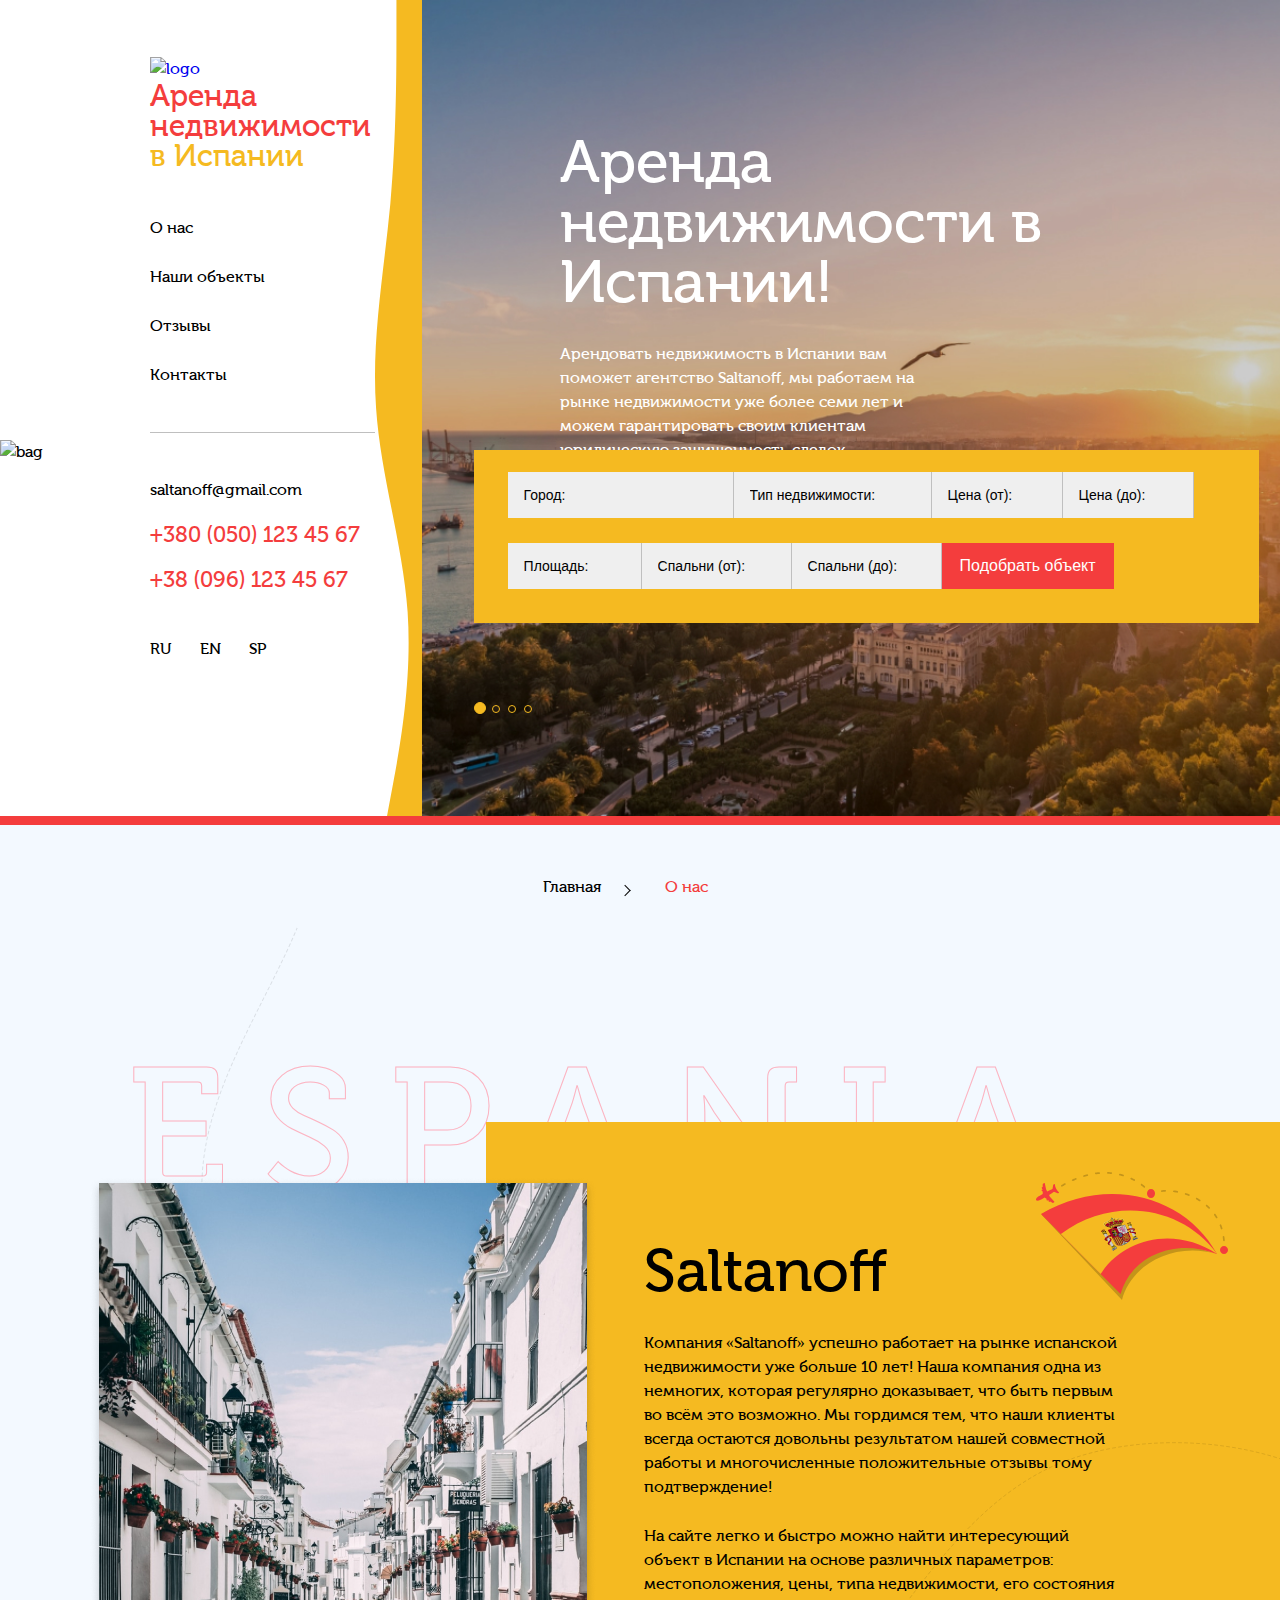
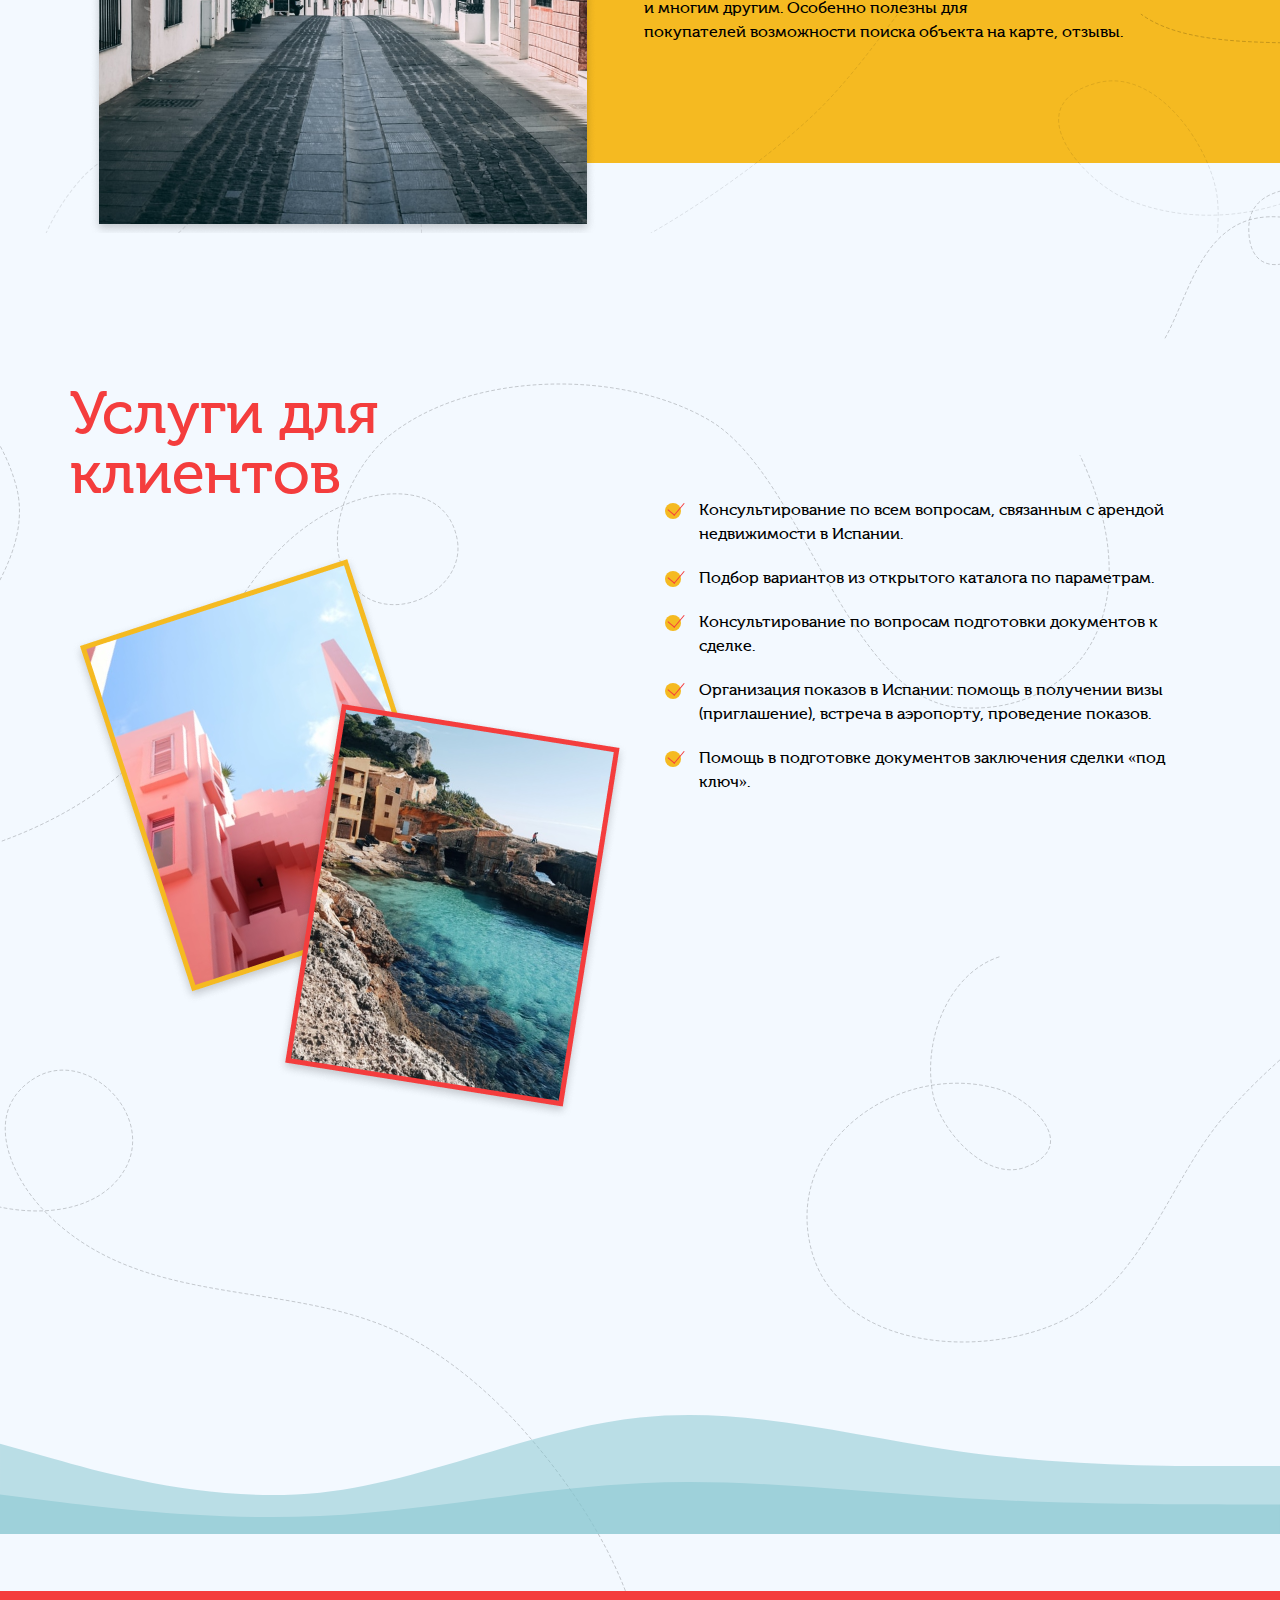
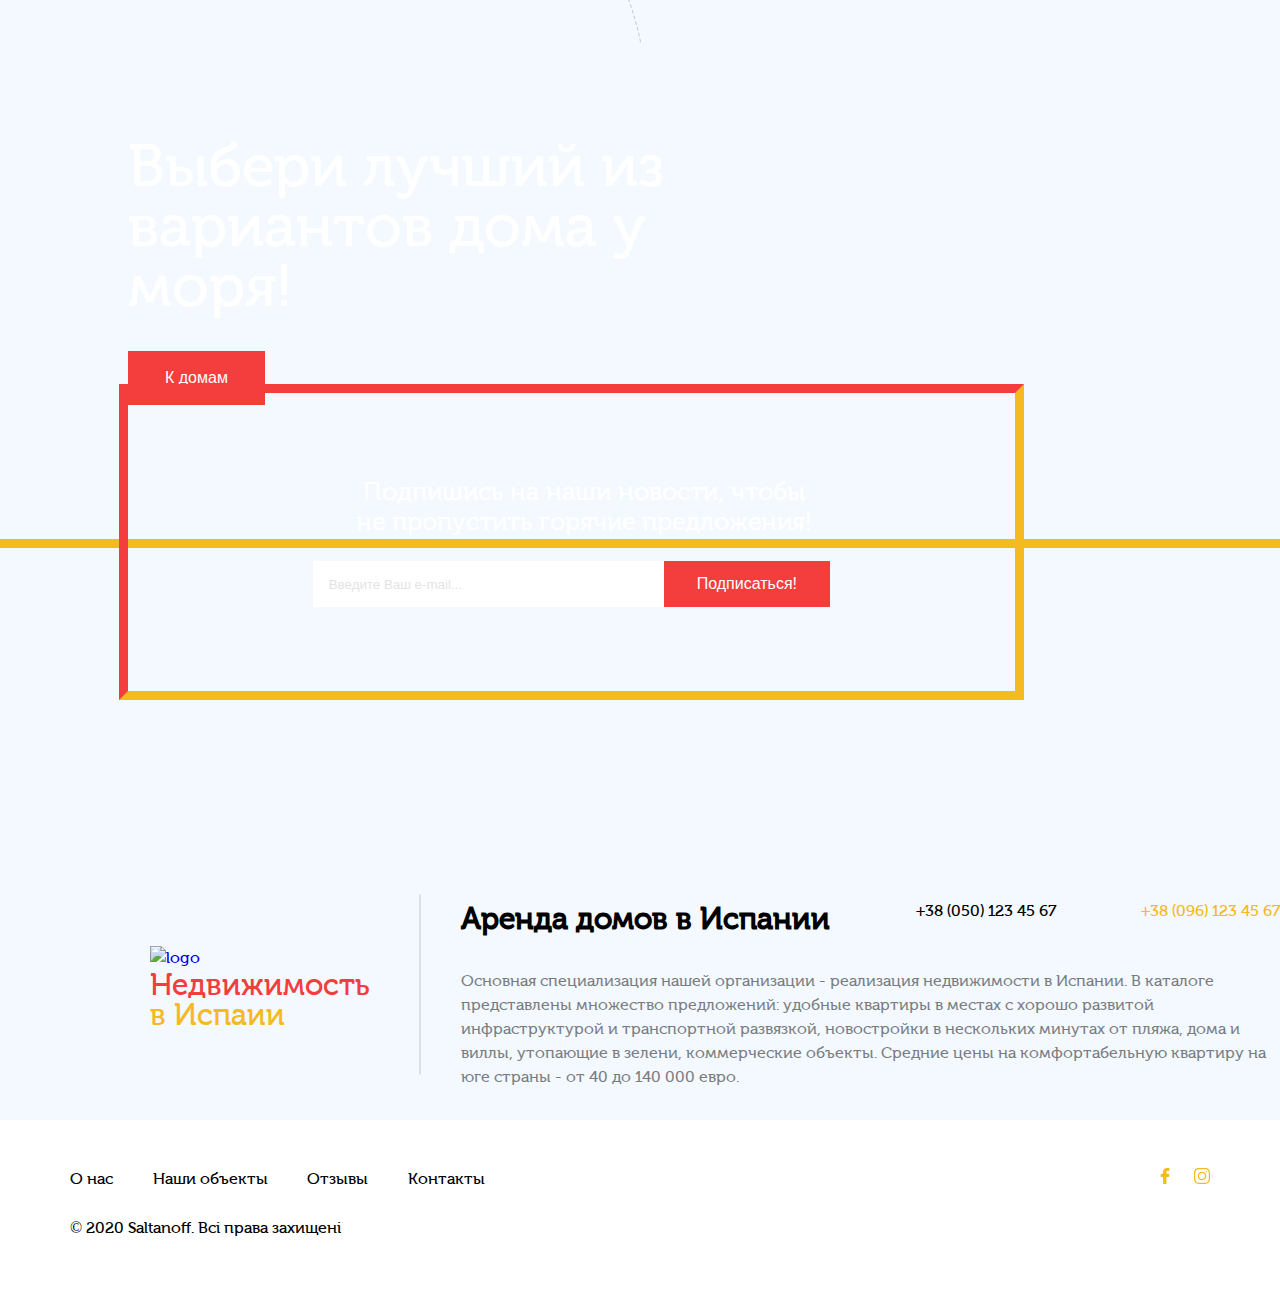
==== commit c4c06c9f: "update" ====
--- a/about.html
+++ b/about.html
@@ -324,7 +324,7 @@
                 </a>
             </div>
         </div>
-        <p class="copyright">© 2020 Saltanoff. Все права защищены</p>
+        <p class="copyright">© 2020 Saltanoff. Всі права захищені</p>
     </footer>
     </div>
     </div>
--- a/css/style.css
+++ b/css/style.css
@@ -669,8 +669,23 @@
 /* justnow */
 
 .justnow {
-    display: flex;
-    position: relative;
+    position: relative;
+}
+
+.justnow__wrap{
+    max-width: 1640px;
+    margin: 0 auto;
+    display: grid;
+    grid-template-columns: 1fr 1fr;
+    grid-template-rows: 1fr;
+    grid-gap: 50px;
+
+    -webkit-touch-callout: none;
+    -webkit-user-select: none;
+    -khtml-user-select: none;
+    -moz-user-select: none;
+    -ms-user-select: none;
+    user-select: none;
 }
 
 .leaf_right_justnow{
@@ -704,7 +719,7 @@
     font-size: 60px;
     line-height: 60px;
     color: rgb(244, 61, 61);
-    max-width: 537px;
+    max-width: 621px;
 }
 
 .justnow__description {
@@ -721,6 +736,7 @@
     font-size: 16px;
     line-height: 24px;
     color: #000000;
+    max-width: 537px;
 
 
     margin-top: 20px;
@@ -816,9 +832,9 @@
     background: url(../img/news__bg.jpg) no-repeat center;
     background-size: cover;
     padding: 84px 185px;
-    bottom: 525px;
+    bottom: 420px;
     z-index: 1000;
-    right: 23%;
+    right: 20%;
     border-left: 9px solid rgb(244, 61, 61);
     border-top: 9px solid rgb(244, 61, 61);
     border-bottom: 9px solid rgb(245, 186, 33);
@@ -903,7 +919,7 @@
 
 }
 
-.rent__img .header__logo {
+.rent__img>.header__logo {
     margin-top: 0;
 }
 
@@ -1028,11 +1044,12 @@
 }
 
 .nav__1{
-    margin-right: 20px;
+    margin-right: 30px;
     position: relative;
     text-decoration: none;
     color: black;
     z-index: 1000000;
+    font-size: 21px;
 }
 
 .nav__1::before{
@@ -1041,7 +1058,7 @@
     width: 1.1px;
     background: black;
     position: absolute;
-    top: 2.5px;
+    top: 6.5px;
     right: -28px;
 
     transform: rotate(-45deg);
@@ -1053,7 +1070,7 @@
     width: 1.1px;
     background: black;
     position: absolute;
-    top: 8px;
+    top: 12px;
     right: -28px;
 
     transform: rotate(45deg);
@@ -1062,7 +1079,10 @@
 .nav__2{
     color: #F43D3D;
     margin-left: 30px;
+    margin-right: 30px;
     text-decoration: none;
+    font-size: 21px;
+
 }
 
 .about__path-1{
@@ -1089,15 +1109,15 @@
     font-family: Museo Cyrl;
     font-style: normal;
     font-weight: normal;
-    font-size: 175px;
+    font-size: 180px;
     line-height: 200px;
     letter-spacing: 0.2em;
 
     opacity: 0.8;
 
     position: absolute;
-    top: 181px;;
-    left: 101px;
+    top: 207px;;
+    left: 10%;
 
     -webkit-touch-callout: none;
     -webkit-user-select: none;
@@ -1110,7 +1130,7 @@
 
 .about__description{
 
-    width: 893px;
+    width: 62%;
     height: 641px;
     background: #F5BA21;
     position: relative;
@@ -1139,7 +1159,7 @@
     font-family: Museo Cyrl;
     font-style: normal;
     font-weight: normal;
-    font-size: 60px;
+    font-size: 70px;
     line-height: 60px;
 
     margin-bottom: 30px
@@ -1150,7 +1170,7 @@
     font-family: Museo Cyrl;
     font-style: normal;
     font-weight: 300;
-    font-size: 16px;
+    font-size: 21px;
     line-height: 24px;
 
     margin-bottom: 25px;
@@ -1160,7 +1180,7 @@
     font-family: Museo Cyrl;
     font-style: normal;
     font-weight: 300;
-    font-size: 16px;
+    font-size: 21px;
     line-height: 24px;
 }
 
@@ -1196,8 +1216,9 @@
     font-family: Museo Cyrl;
     font-style: normal;
     font-weight: normal;
-    font-size: 60px;
+    font-size: 70px;
     line-height: 60px;
+    margin-bottom: 50px;
 
     color: #F43D3D;
 }
@@ -1213,7 +1234,7 @@
 }
 
 .s_right-item {
-    font-size: 16px;
+    font-size: 21px;
     line-height: 24px;
     color: #000000;
 
@@ -1300,7 +1321,7 @@
     font-family: Museo Cyrl;
     font-style: normal;
     font-weight: normal;
-    font-size: 60px;
+    font-size: 65px;
     line-height: 60px;
     text-align: center;
 
@@ -1549,6 +1570,7 @@
     color: #F43D3D;
     margin-left: 30px;
     text-decoration: none;
+    font-size: 21px;
 }
 
 .nav__3::before{
@@ -1578,6 +1600,12 @@
     overflow: hidden;
 }
 
+.inner{
+    max-width: 1140px;
+    margin: 0 auto;
+    position: relative;
+}
+
 .fotorama__wrap{
     margin: 0 auto;
 }
@@ -1617,6 +1645,7 @@
 }
 
 .text__block {
+    font-size: 21px;
     margin-bottom: 30px;
 }
 
@@ -1627,7 +1656,7 @@
     z-index: 1000;
     min-width: 437px;
     text-align: center;
-    right: 190px;
+    right: 0;
     height: 725px;
 }
 
@@ -1823,79 +1852,27 @@
     right: 2%;
 }
 
-/*Media*/
-
-
-@media(max-width:1680px) {
-    .news {
-        bottom:420px ;
-        right:20%;
+.calendar{
+    max-width: 1140px;
+    margin: 0 auto;
+    padding-bottom: 50px;
+    padding-top: 50px;
+}
+
+
+@media(max-width: 1540px){
+    .nav__1, .nav__2, .nav__3, .about__description-tittle,
+    .about__description-subtittle, .s_right-item,
+    .text__block {
+        font-size: 16px;
     }
-
-}
-
-@media(max-width:1440px) {
-    .choose__wave {
-        top: 15%;
+    .t-espania{
+        font-size: 175px;
     }
-
-    .news {
-        bottom: 415px;
-        right: 18%;
+    .s__headline, .about__description-headline{
+        font-size: 60px;
     }
-}
-
-@media(max-width:1280px) {
-    .catalog__headline {
-        margin-top: 60px;
-    }
-
-    .choose__wave {
-        top:16%;
-    }
-
-    .news{
-     bottom:400px;
-     right:13%;
-    }
-
-    .rent {
-        padding-left: 95px;
-    }
-
-}
-
-@media (max-width:1152px) {
-    .choose__wave {
-        top:18%;
-    }
-
-    .news {
-        bottom: 400px;
-        right: 10%;
-        padding:70px 140px;
-    }
-
-    .footer__top {
-        justify-content: space-around;
-    }
-
-    .copyright {
-        margin-left: 171px;
-    }
-
-    .rent__info {
-        max-width: 710px;
-    }
-    .proposition {
-        width:510px;
-    }
-
-    .catalog__sort {
-        max-width: 1050px;
-    }
-    
-    .catalog__filter {
-        max-width: 1060px;
+    .headline{
+        font-size: 60px;
     }
 }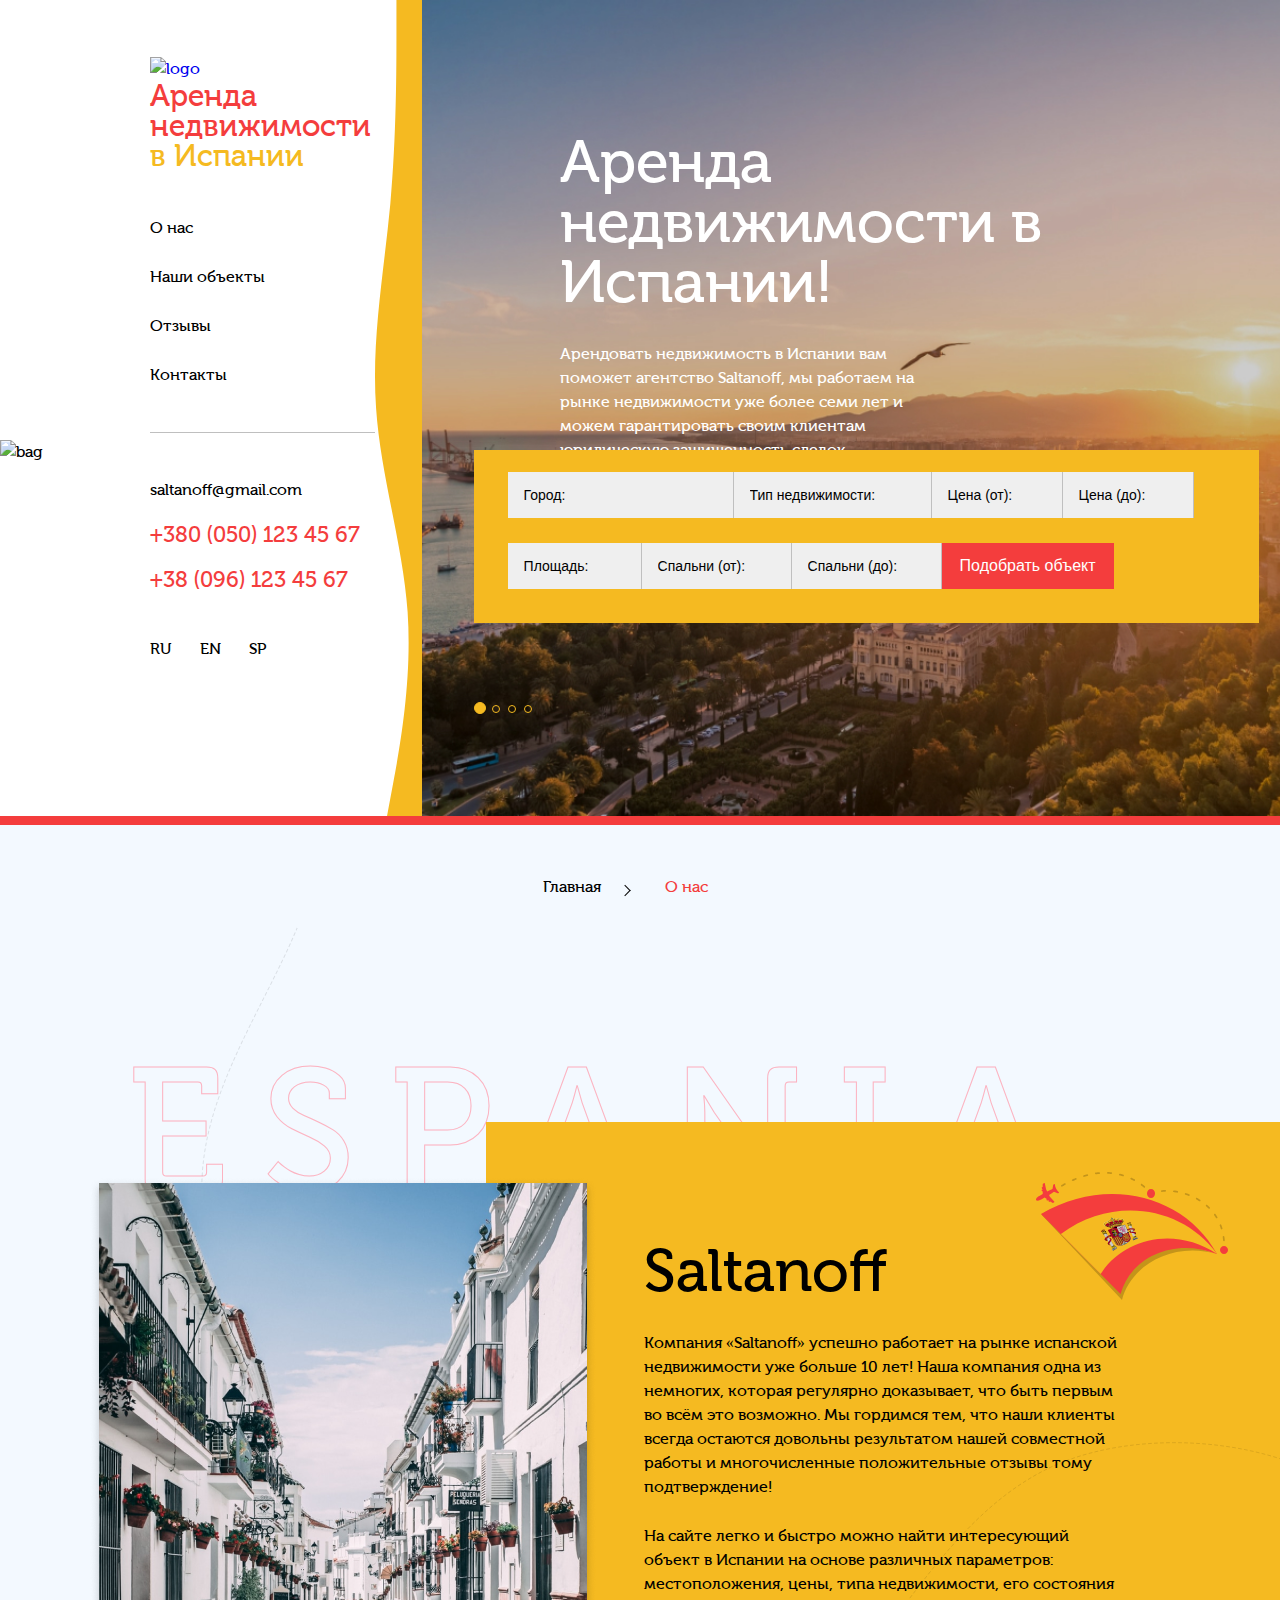
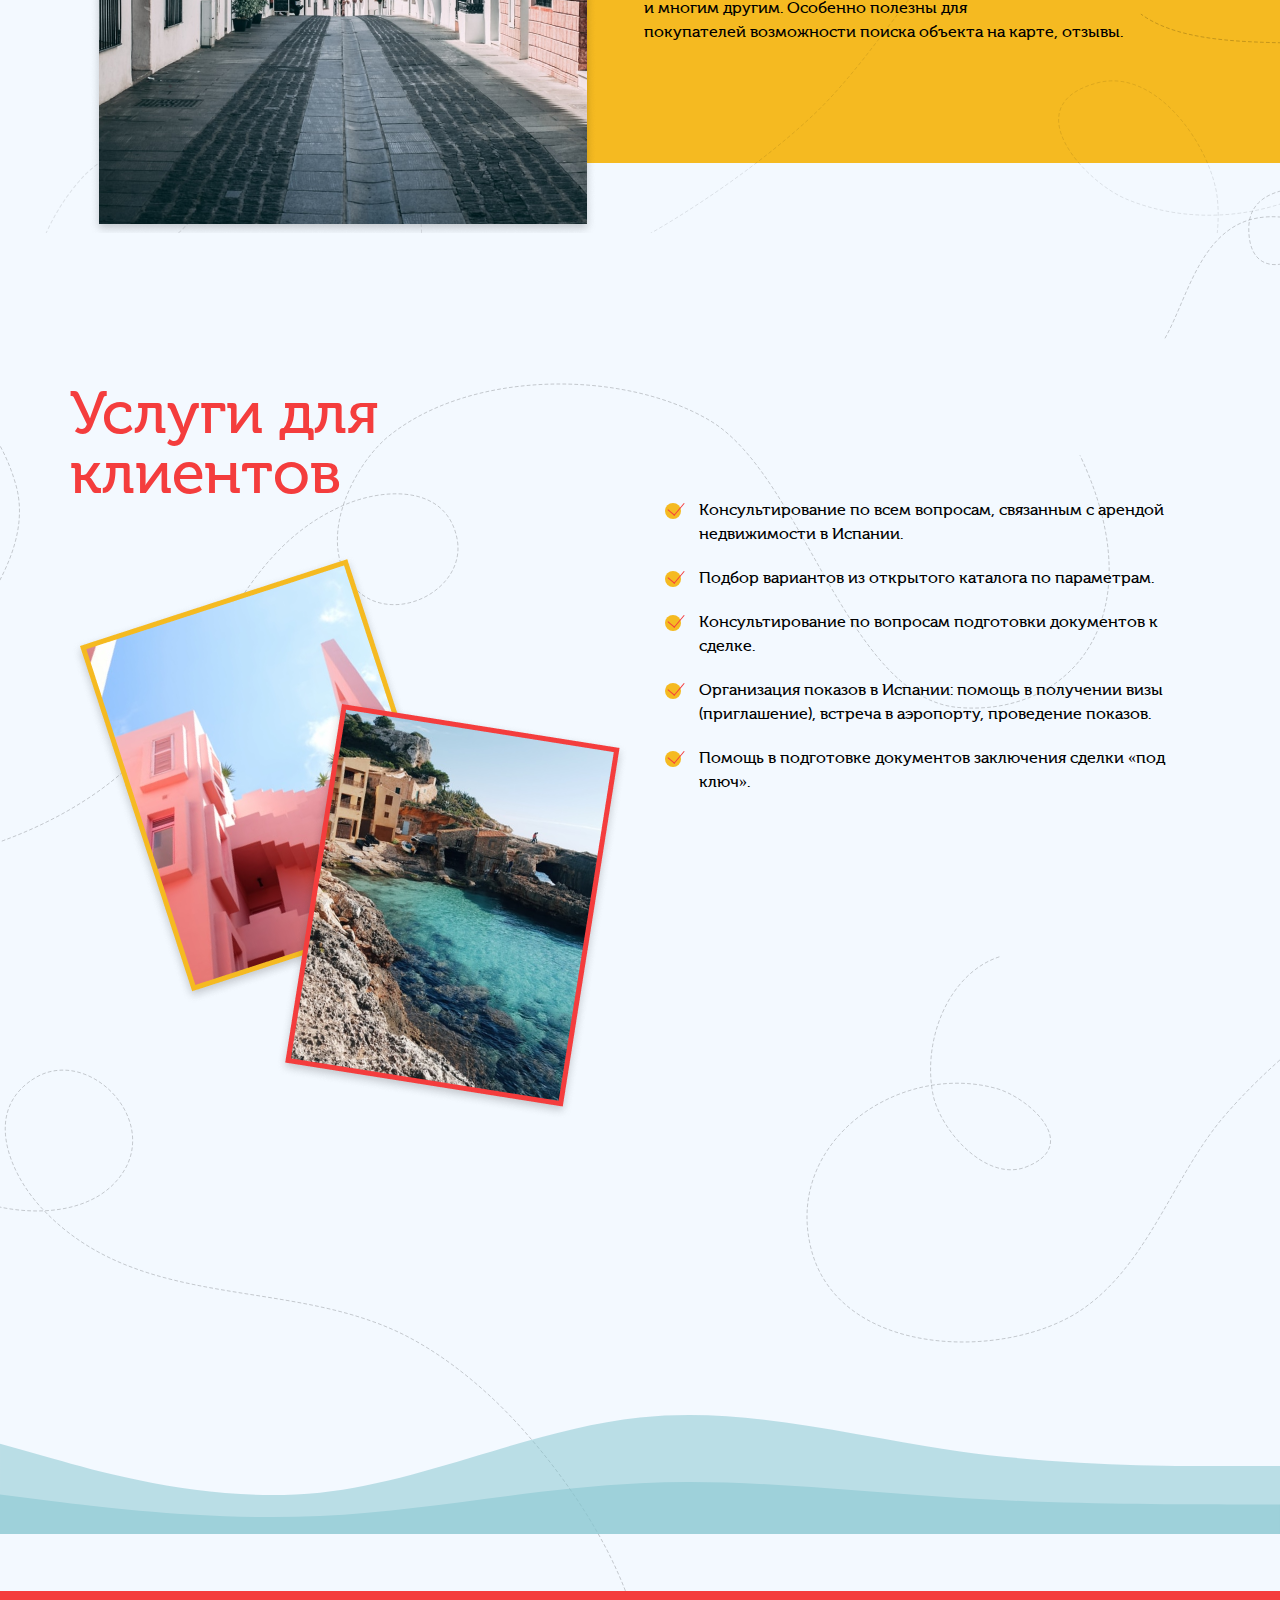
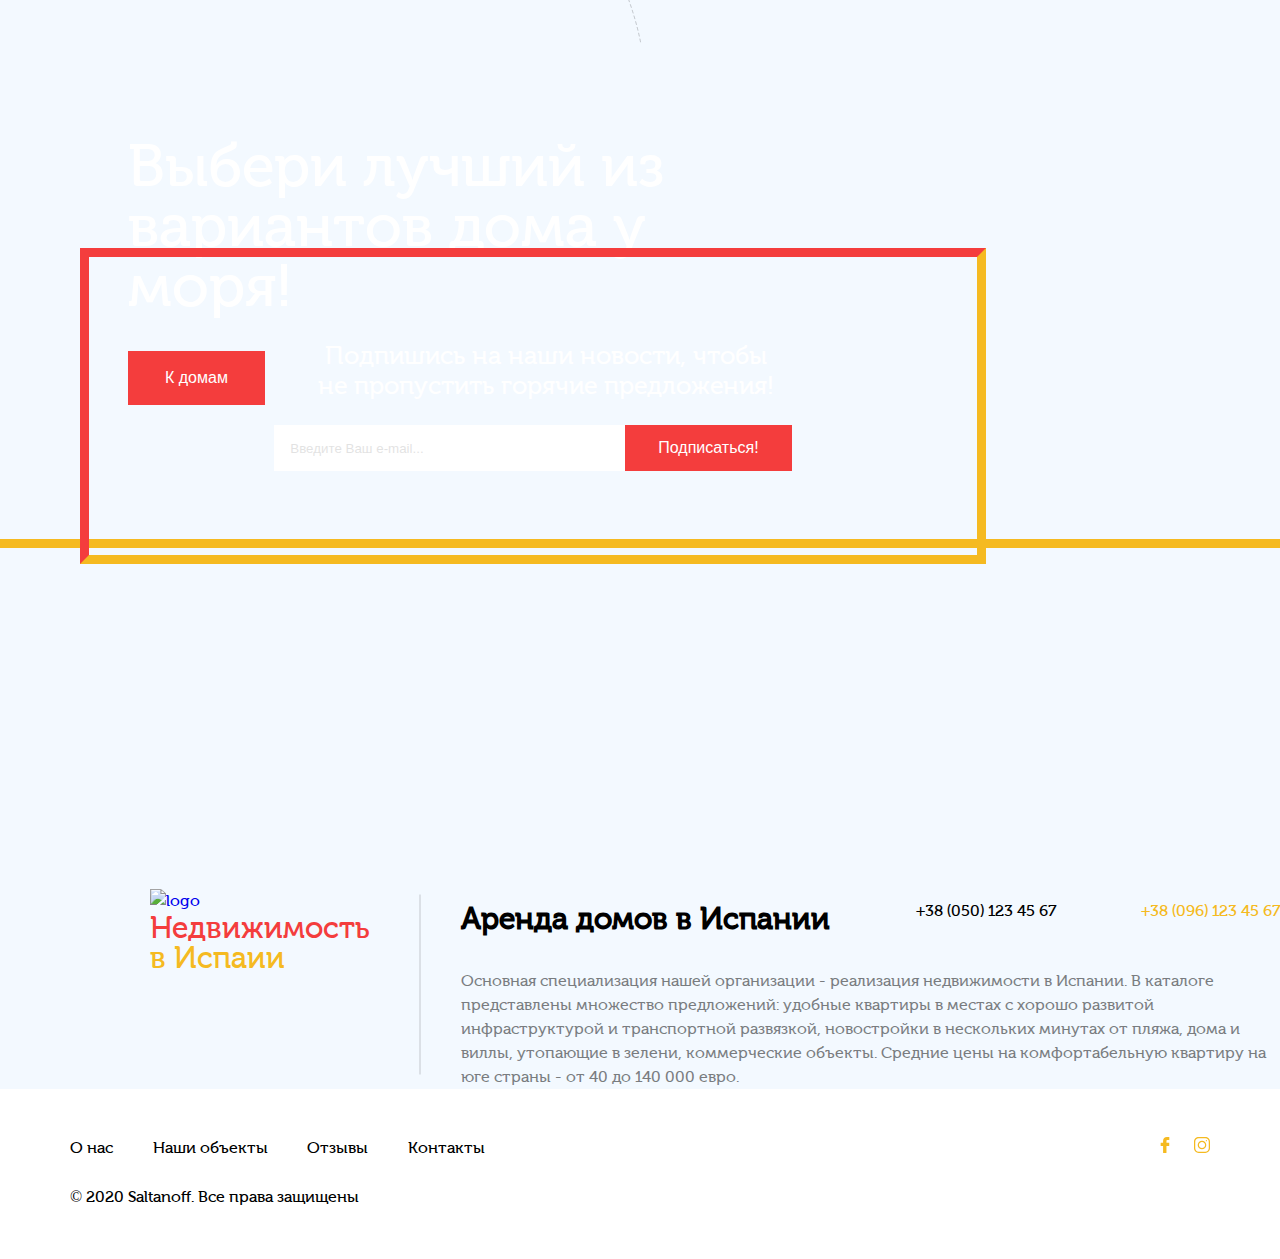
==== commit d6b3e4f8: "zzzz" ====
--- a/about.html
+++ b/about.html
@@ -324,7 +324,7 @@
                 </a>
             </div>
         </div>
-        <p class="copyright">© 2020 Saltanoff. Всі права захищені</p>
+        <p class="copyright">© 2020 Saltanoff. Все права защищены</p>
     </footer>
     </div>
     </div>
--- a/css/style.css
+++ b/css/style.css
@@ -832,9 +832,9 @@
     background: url(../img/news__bg.jpg) no-repeat center;
     background-size: cover;
     padding: 84px 185px;
-    bottom: 420px;
+    bottom: 525px;
     z-index: 1000;
-    right: 20%;
+    right: 23%;
     border-left: 9px solid rgb(244, 61, 61);
     border-top: 9px solid rgb(244, 61, 61);
     border-bottom: 9px solid rgb(245, 186, 33);
@@ -919,7 +919,7 @@
 
 }
 
-.rent__img>.header__logo {
+.rent__img .header__logo {
     margin-top: 0;
 }
 
@@ -1852,6 +1852,7 @@
     right: 2%;
 }
 
+<<<<<<< HEAD
 .calendar{
     max-width: 1140px;
     margin: 0 auto;
@@ -1874,5 +1875,81 @@
     }
     .headline{
         font-size: 60px;
+=======
+/*Media*/
+
+
+@media(max-width:1680px) {
+    .news {
+        bottom:420px ;
+        right:20%;
+    }
+
+}
+
+@media(max-width:1440px) {
+    .choose__wave {
+        top: 15%;
+    }
+
+    .news {
+        bottom: 415px;
+        right: 18%;
+    }
+}
+
+@media(max-width:1280px) {
+    .catalog__headline {
+        margin-top: 60px;
+    }
+
+    .choose__wave {
+        top:16%;
+    }
+
+    .news{
+     bottom:400px;
+     right:13%;
+    }
+
+    .rent {
+        padding-left: 95px;
+    }
+
+}
+
+@media (max-width:1152px) {
+    .choose__wave {
+        top:18%;
+    }
+
+    .news {
+        bottom: 400px;
+        right: 10%;
+        padding:70px 140px;
+    }
+
+    .footer__top {
+        justify-content: space-around;
+    }
+
+    .copyright {
+        margin-left: 171px;
+    }
+
+    .rent__info {
+        max-width: 710px;
+    }
+    .proposition {
+        width:510px;
+    }
+
+    .catalog__sort {
+        max-width: 1050px;
+    }
+    
+    .catalog__filter {
+        max-width: 1060px;
+>>>>>>> ded7654be86af5da85f0acd934fd360e6b4b5ef8
     }
 }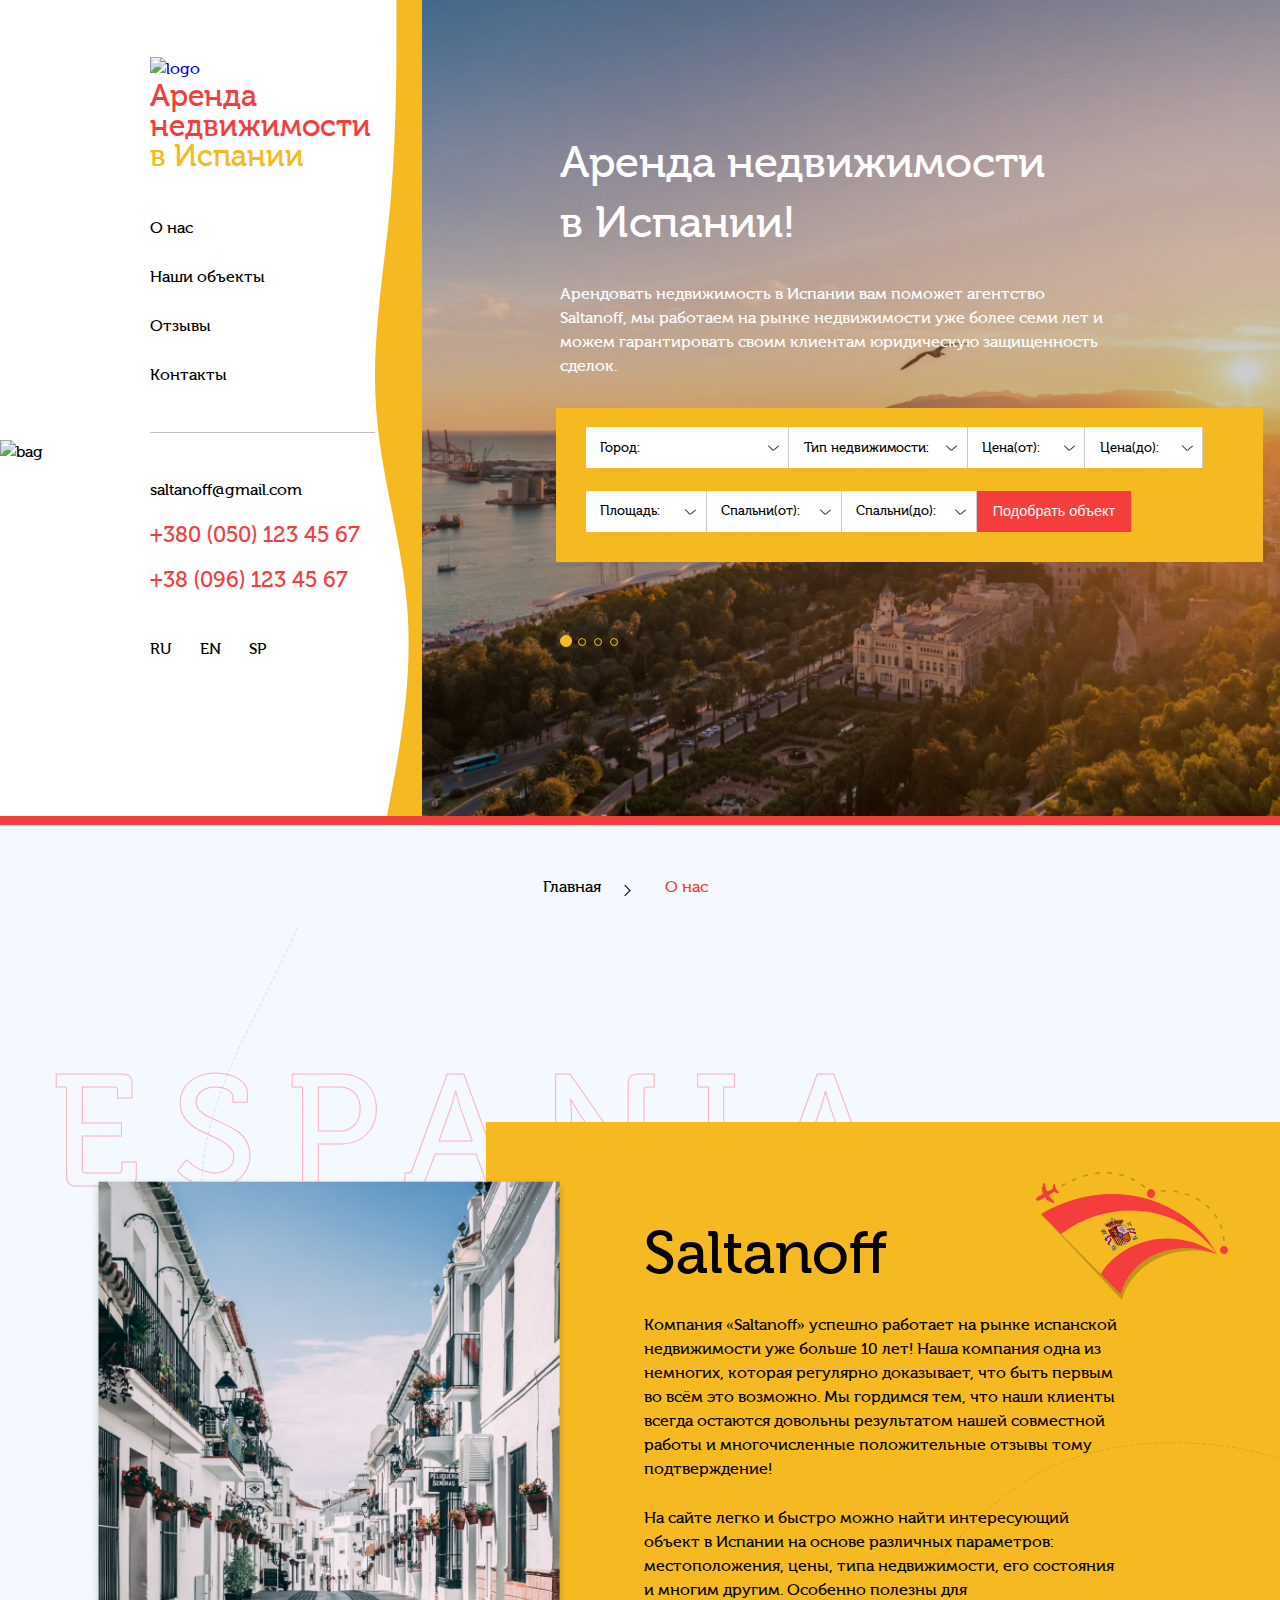
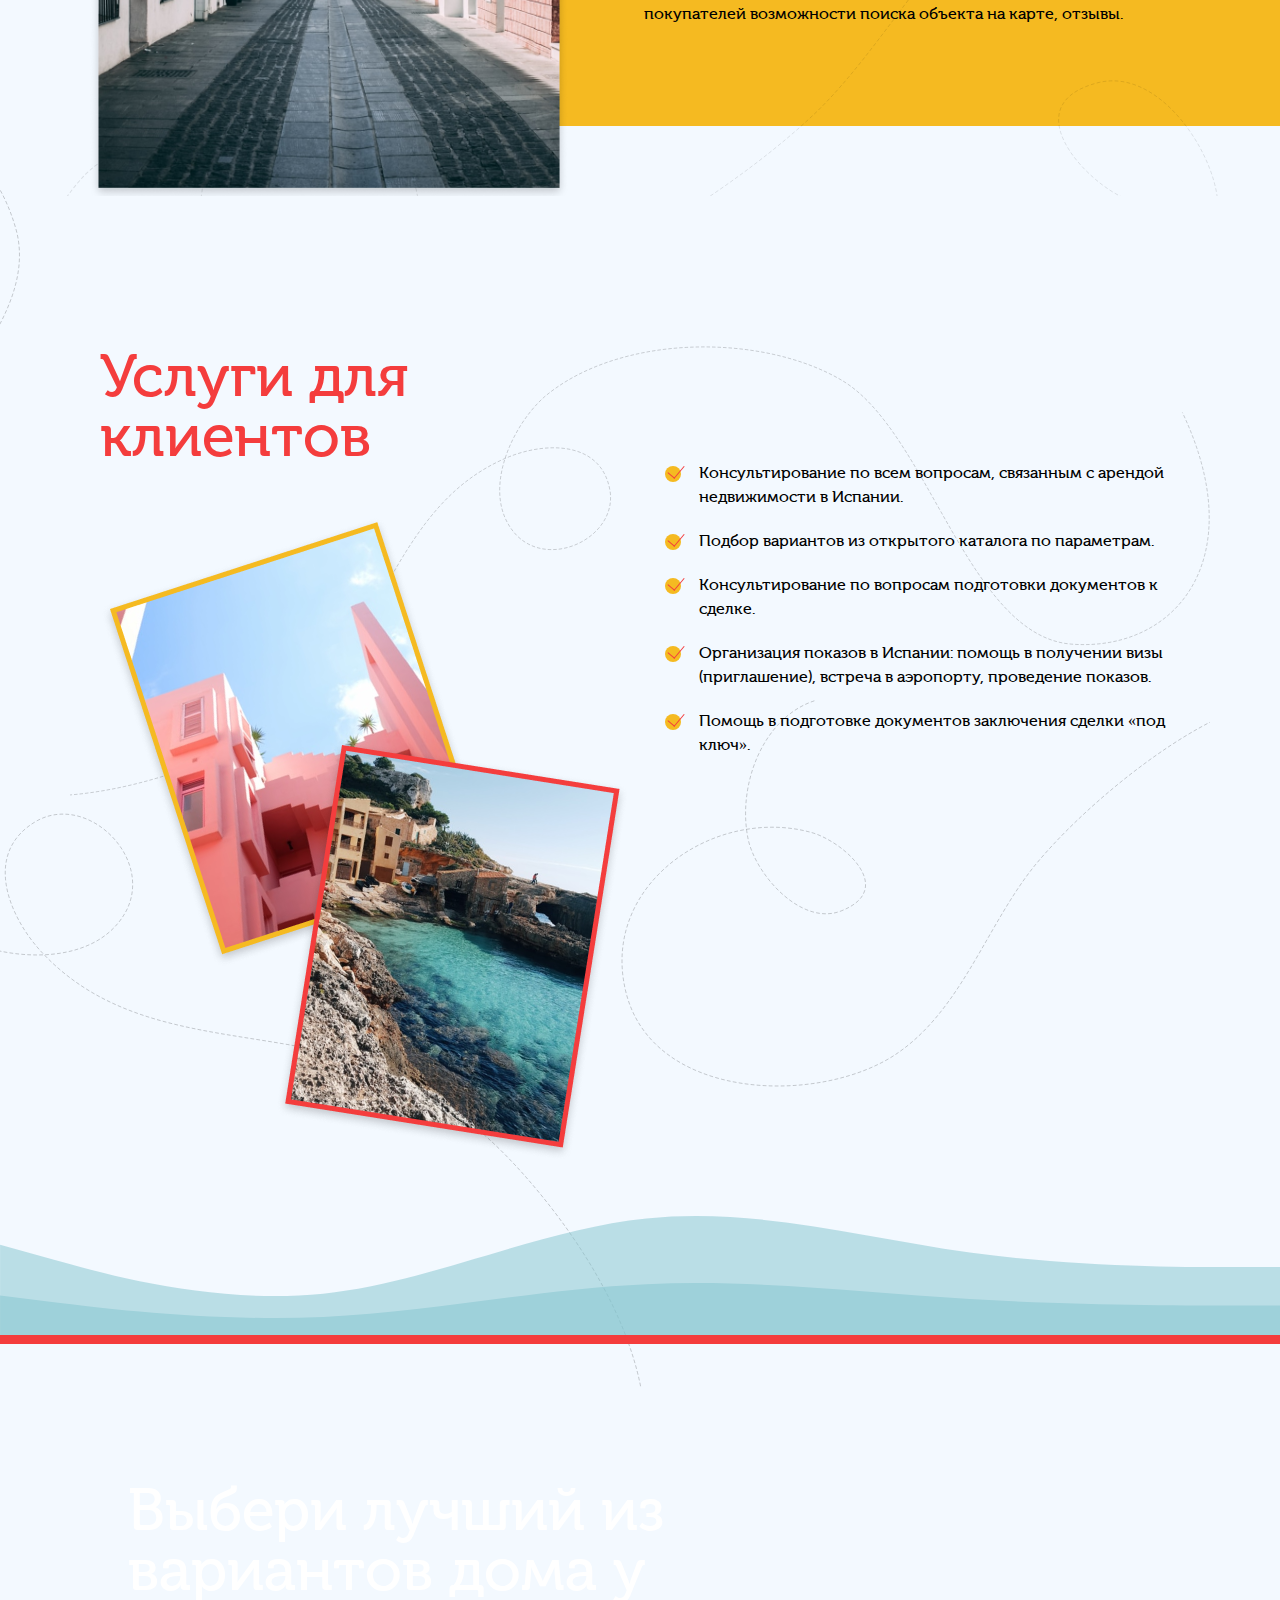
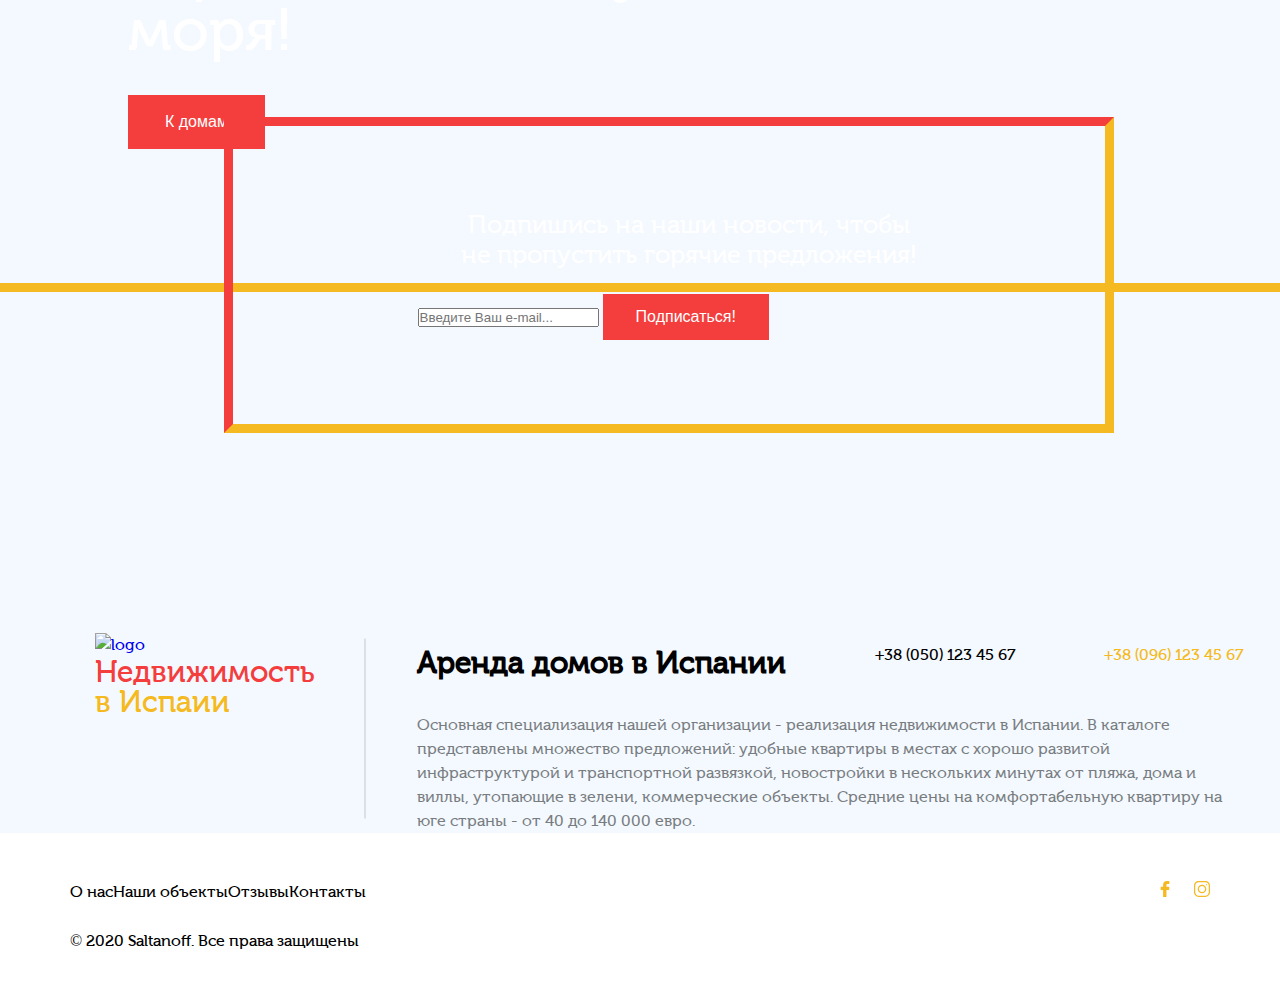
==== commit 6d2ff1ae: "Fixes" ====
--- a/about.html
+++ b/about.html
@@ -34,6 +34,11 @@
                 <li class="language__item">EN</li>
                 <li class="language__item">SP</li>
             </ul>
+            <div class="burger">
+                <div class="topline"></div>
+                <div class="middleline"></div>
+                <div class="bottomline"></div>
+            </div>
         </div>
         <div class="header__wave"></div>
         <div class="slider">
@@ -106,72 +111,175 @@
 
         </div>
         <form action="main.php" class="main__form">
-            <table class="table">
+                       <table class="table">
                 <tr class="row__of__items">
                     <th class="form__item">
-                        <div class="select__form">
-                            <select class="form__item-select" name="town" id="town">
-                                <option value="">Город:</option>
-                                <option value=""></option>
-                                <option value=""></option>
-                                <option value=""></option>
-                            </select>
-                        </div>
+                        <div id="town" class="select__form" data-state="">
+                            <div id="0" class="form__item-select" data-default="Город:">Город:
+                            </div>
+                            <div class="select__content">
+                                <input id="singleSelect0" class="__select__input" type="radio" name="singleSelect"
+                                    checked />
+                                <label for="singleSelect0" class="__select__label">Город:</label>
+                                <input id="singleSelect1" class="__select__input" type="radio" name="singleSelect" />
+                                <label for="singleSelect1" class="__select__label">Барселона</label>
+                                <input id="singleSelect2" class="__select__input" type="radio" name="singleSelect" />
+                                <label for="singleSelect2" class="__select__label">Гранд Алакант</label>
+                                <input id="singleSelect3" class="__select__input" type="radio" name="singleSelect" />
+                                <label for="singleSelect3" class="__select__label">Мадрид</label>
+                                <input id="singleSelect4" class="__select__input" type="radio" name="singleSelect" />
+                                <label for="singleSelect4" class="__select__label">Малага</label>
+                                <input id="singleSelect5" class="__select__input" type="radio" name="singleSelect" />
+                                <label for="singleSelect5" class="__select__label">Валенсія</label>
+                                <input id="singleSelect6" class="__select__input" type="radio" name="singleSelect" />
+                                <label for="singleSelect6" class="__select__label">Мальорка</label>
+                            </div>
+                        </div>
+
                     </th>
                     <th class="form__item">
-                        <div class="select__form">
-                            <select class="form__item-select" name="type_of_property" id="type_of_property">
-                                <option value="">Тип недвижимости:</option>
-                                <option value=""></option>
-                                <option value=""></option>
-                            </select>
-                        </div>
-                    </th>
-                    <th class="form__item">
-                        <div class="select__form">
-                            <select class="form__item-select" name="price_for" id="price_for">
-                                <option value="">Цена (от):</option>
-                                <option value=""></option>
-                                <option value=""></option>
-                            </select>
-                        </div>
-                    </th>
-                    <th class="form__item">
-                        <div class="select__form">
-                            <select class="form__item-select" name="price_to" id="price_to">
-                                <option value="">Цена (до):</option>
-                                <option value=""></option>
-                                <option value=""></option>
-                            </select>
-                        </div>
+                        <div id="type_of_property" class="select__form" data-state="">
+                            <div id="1" class="form__item-select" data-default="Тип недвижимости:">Тип недвижимости:
+                            </div>
+                            <div class="select__content">
+                                <input id="singleSelect0" class="__select__input" type="radio" name="singleSelect"
+                                    checked />
+                                <label for="singleSelect0" class="__select__label">Тип недвижимости:</label>
+                                <input id="singleSelect1" class="__select__input" type="radio" name="singleSelect" />
+                                <label for="singleSelect1" class="__select__label">1</label>
+                                <input id="singleSelect2" class="__select__input" type="radio" name="singleSelect" />
+                                <label for="singleSelect2" class="__select__label">2</label>
+                                <input id="singleSelect3" class="__select__input" type="radio" name="singleSelect" />
+                                <label for="singleSelect3" class="__select__label">3</label>
+                                <input id="singleSelect4" class="__select__input" type="radio" name="singleSelect" />
+                                <label for="singleSelect4" class="__select__label">4</label>
+                                <input id="singleSelect5" class="__select__input" type="radio" name="singleSelect" />
+                                <label for="singleSelect5" class="__select__label">5</label>
+                                <input id="singleSelect6" class="__select__input" type="radio" name="singleSelect" />
+                                <label for="singleSelect6" class="__select__label">6</label>
+                            </div>
+                        </div>
+
+                    </th>
+                    <th class="table_inline">   
+                    <div class="form__item table_inline-item">
+                        <div id="price_for" class="select__form" data-state="">
+                            <div class="form__item-select" data-default="Цена(от):">Цена(от):
+                            </div>
+                            <div class="select__content">
+                                <input id="singleSelect0" class="__select__input" type="radio" name="singleSelect"
+                                    checked />
+                                <label for="singleSelect0" class="__select__label">Цена(от):</label>
+                                <input id="singleSelect1" class="__select__input" type="radio" name="singleSelect" />
+                                <label for="singleSelect1" class="__select__label">1</label>
+                                <input id="singleSelect2" class="__select__input" type="radio" name="singleSelect" />
+                                <label for="singleSelect2" class="__select__label">2</label>
+                                <input id="singleSelect3" class="__select__input" type="radio" name="singleSelect" />
+                                <label for="singleSelect3" class="__select__label">3</label>
+                                <input id="singleSelect4" class="__select__input" type="radio" name="singleSelect" />
+                                <label for="singleSelect4" class="__select__label">4</label>
+                                <input id="singleSelect5" class="__select__input" type="radio" name="singleSelect" />
+                                <label for="singleSelect5" class="__select__label">5</label>
+                                <input id="singleSelect6" class="__select__input" type="radio" name="singleSelect" />
+                                <label for="singleSelect6" class="__select__label">6</label>
+                            </div>
+                        </div>
+                    </div>
+                    <div class="form__item table_inline-item">
+                        <div id="price_to" class="select__form" data-state="">
+                            <div class="form__item-select" data-default="Цена(до):">Цена(до):
+                            </div>
+                            <div class="select__content">
+                                <input id="singleSelect0" class="__select__input" type="radio" name="singleSelect"
+                                    checked />
+                                <label for="singleSelect0" class="__select__label">Цена(до):</label>
+                                <input id="singleSelect1" class="__select__input" type="radio" name="singleSelect" />
+                                <label for="singleSelect1" class="__select__label">1</label>
+                                <input id="singleSelect2" class="__select__input" type="radio" name="singleSelect" />
+                                <label for="singleSelect2" class="__select__label">2</label>
+                                <input id="singleSelect3" class="__select__input" type="radio" name="singleSelect" />
+                                <label for="singleSelect3" class="__select__label">3</label>
+                                <input id="singleSelect4" class="__select__input" type="radio" name="singleSelect" />
+                                <label for="singleSelect4" class="__select__label">4</label>
+                                <input id="singleSelect5" class="__select__input" type="radio" name="singleSelect" />
+                                <label for="singleSelect5" class="__select__label">5</label>
+                                <input id="singleSelect6" class="__select__input" type="radio" name="singleSelect" />
+                                <label for="singleSelect6" class="__select__label">6</label>
+                            </div>
+                        </div>
+                    </div>
                     </th>
                 </tr>
                 <tr class="row__of__items">
                     <th class="form__item">
-                        <div class="select__form">
-                            <select class="form__item-select" name="square" id="square">
-                                <option value="">Площадь:</option>
-                                <option value=""></option>
-                                <option value=""></option>
-                            </select>
-                        </div>
-                    </th>
-                    <th class="form__item">
-                        <div class="select__form">
-                            <select class="form__item-select" name="bedroom_for" id="bedroom_for">
-                                <option value="">Спальни (от):</option>
-                                <option value=""></option>
-                                <option value=""></option>
-                            </select>
-                        </div>
-                    </th>
-                    <th class="form__item">
-                        <div class="select__form">
-                            <select class="form__item-select" name="bedroom_to" id="bedroom_to">
-                                <option value="">Спальни (до):</option>
-                                <option value=""></option>
-                                <option value=""></option>
-                            </select>
+                        <div id="square" class="select__form" data-state="">
+                            <div class="form__item-select" data-default="Площадь:">Площадь:
+                            </div>
+                            <div class="select__content">
+                                <input id="singleSelect0" class="__select__input" type="radio" name="singleSelect"
+                                    checked />
+                                <label for="singleSelect0" class="__select__label">Площадь:</label>
+                                <input id="singleSelect1" class="__select__input" type="radio" name="singleSelect" />
+                                <label for="singleSelect1" class="__select__label">1</label>
+                                <input id="singleSelect2" class="__select__input" type="radio" name="singleSelect" />
+                                <label for="singleSelect2" class="__select__label">2</label>
+                                <input id="singleSelect3" class="__select__input" type="radio" name="singleSelect" />
+                                <label for="singleSelect3" class="__select__label">3</label>
+                                <input id="singleSelect4" class="__select__input" type="radio" name="singleSelect" />
+                                <label for="singleSelect4" class="__select__label">4</label>
+                                <input id="singleSelect5" class="__select__input" type="radio" name="singleSelect" />
+                                <label for="singleSelect5" class="__select__label">5</label>
+                                <input id="singleSelect6" class="__select__input" type="radio" name="singleSelect" />
+                                <label for="singleSelect6" class="__select__label">6</label>
+                            </div>
+                        </div>
+                    </th>
+                    <th class="table_inline">   
+                        <div class="form__item table_inline-item">
+                            <div id="bedroom_for" class="select__form" data-state="">
+                                <div class="form__item-select" data-default="Спальни(от):">Спальни(от):
+                                </div>
+                                <div class="select__content">
+                                    <input id="singleSelect0" class="__select__input" type="radio" name="singleSelect"
+                                        checked />
+                                    <label for="singleSelect0" class="__select__label">Спальни(от):</label>
+                                    <input id="singleSelect1" class="__select__input" type="radio" name="singleSelect" />
+                                    <label for="singleSelect1" class="__select__label">1</label>
+                                    <input id="singleSelect2" class="__select__input" type="radio" name="singleSelect" />
+                                    <label for="singleSelect2" class="__select__label">2</label>
+                                    <input id="singleSelect3" class="__select__input" type="radio" name="singleSelect" />
+                                    <label for="singleSelect3" class="__select__label">3</label>
+                                    <input id="singleSelect4" class="__select__input" type="radio" name="singleSelect" />
+                                    <label for="singleSelect4" class="__select__label">4</label>
+                                    <input id="singleSelect5" class="__select__input" type="radio" name="singleSelect" />
+                                    <label for="singleSelect5" class="__select__label">5</label>
+                                    <input id="singleSelect6" class="__select__input" type="radio" name="singleSelect" />
+                                    <label for="singleSelect6" class="__select__label">6</label>
+                                </div>
+                            </div>
+                        </div>
+                        <div class="form__item table_inline-item">
+                            <div id="bedroom_to" class="select__form" data-state="">
+                                <div class="form__item-select" data-default="Спальни(до):">Спальни(до):
+                                </div>
+                                <div class="select__content">
+                                    <input id="singleSelect0" class="__select__input" type="radio" name="singleSelect"
+                                        checked />
+                                    <label for="singleSelect0" class="__select__label">Спальни(до):</label>
+                                    <input id="singleSelect1" class="__select__input" type="radio" name="singleSelect" />
+                                    <label for="singleSelect1" class="__select__label">1</label>
+                                    <input id="singleSelect2" class="__select__input" type="radio" name="singleSelect" />
+                                    <label for="singleSelect2" class="__select__label">2</label>
+                                    <input id="singleSelect3" class="__select__input" type="radio" name="singleSelect" />
+                                    <label for="singleSelect3" class="__select__label">3</label>
+                                    <input id="singleSelect4" class="__select__input" type="radio" name="singleSelect" />
+                                    <label for="singleSelect4" class="__select__label">4</label>
+                                    <input id="singleSelect5" class="__select__input" type="radio" name="singleSelect" />
+                                    <label for="singleSelect5" class="__select__label">5</label>
+                                    <input id="singleSelect6" class="__select__input" type="radio" name="singleSelect" />
+                                    <label for="singleSelect6" class="__select__label">6</label>
+                                </div>
+                            </div>
                         </div>
                     </th>
                     <th class="form__item">
@@ -220,7 +328,7 @@
                             поиска объекта на карте, отзывы.</p>
                     </div>
                     <div class="about__img">
-                        <img src="img/nx/about-image.png" alt="about-image">
+                        <img src="img/nx/about-image.png" alt="about-image" class="about__image">
                     </div>
                 </div>
 
@@ -229,7 +337,6 @@
 
 
         <section class="services">
-            <img src="img/nx/s_vector-1.svg" alt="" class="s_vector-1">
             <img src="img/nx/s_vector-2.svg" alt="" class="s_vector-2">
             <img src="img/nx/s_vector-3.svg" alt="" class="s_vector-3">
             <img src="img/nx/s_vector-4.svg" alt="" class="s_vector-4">
@@ -256,6 +363,11 @@
             <div class="choose__bg">
                 <h2 class="choose__title">Выбери лучший из вариантов дома у моря!</h2>
                 <button type="button" class="btn choose__btn">К домам</button>
+                 <p class="news__description-mobile">Подпишись на наши новости,
+                чтобы не пропустить горячие предложения! </p>
+                <form action="main.php" class="news__form-mobile">
+                <input type="email" placeholder="Введите Ваш e-mail...">
+                <button type="submit" class="btn subscribe mobile">Подписаться!</button>
             </div>
         </section>
         <aside class="news">
--- a/css/style.css
+++ b/css/style.css
@@ -5,7 +5,10 @@
     font-size: 16px;
     font-weight: 400;
     line-height: 24px;
-    
+}
+
+input {
+    outline: none;
 }
 
 .visually-hidden {
@@ -54,8 +57,9 @@
 }
 
 .header__main {
- display: flex;
- border-bottom: 9px solid rgb(244, 61, 61) ;
+    display: flex;
+    border-bottom: 9px solid rgb(244, 61, 61) ;
+    position: relative;
 }
 
 .header__left {
@@ -94,6 +98,32 @@
     height:1px;
 }
 
+
+.burger{
+    width: 30px;
+    height: 20px;
+    position: absolute;
+    right: 0;
+    margin-top: 39px;
+    margin-right: 15px;
+    cursor: pointer;
+    display:none;
+}
+.topline, .bottomline{
+    background: black;
+    height: 3px;
+    margin-bottom:5px;
+    border-radius:  3px;
+}
+.middleline{
+    background: black;
+    height: 3px;
+    margin-bottom:5px;
+    margin-left: 7px;
+    border-radius:  3px;
+}
+
+
 .nav__item {
     margin-bottom: 25px;
 }
@@ -163,7 +193,7 @@
     text-align: center;
     position: absolute;
     bottom: 20%;
-    left: 37%;
+    left: 560px;
 }
 
 .slider__dots__item.active {
@@ -234,8 +264,8 @@
     background-color: rgb(245, 186, 33);
     width: 785px;
     position: absolute;
-    left: 37%;
-    top:50%;
+    left: 560px;
+    top: 50%;
 }
 
 .row__of__items {
@@ -269,6 +299,9 @@
 
 .form__item-select:hover {
     cursor: pointer;
+}
+ .table_inline{
+    display: flex;
 }
 
 .btn.main__btn {
@@ -506,6 +539,7 @@
     top: -39px;
     z-index: 0;
     left: 0px;
+    width: 100%;
 }
 
 .leaf__right {
@@ -551,6 +585,7 @@
     width: 555px;
     height:547px;
     z-index: 1000;
+    position: relative;
 }
 
 .bg__leaf {
@@ -575,7 +610,10 @@
 .proposition__bg {
     background-color:#fff;
     max-width: 360px;
-    margin-top: 165px;
+    position: absolute;
+    left: -1px;
+    bottom: -1px;
+    z-index: 1;
 }
 
 .proposition__map {
@@ -620,6 +658,10 @@
     margin-bottom: 25px;
 }
 
+.mobile_leaf_top{
+    position:absolute;
+    display:none;
+}
 .proposition__details {
     display:flex;
 }
@@ -731,6 +773,10 @@
     line-height: 24px;
     color: #000000;
 } 
+.justnow__map-2{
+    display: none;
+    position: absolute;
+}
 
 .justnow__item {
     font-size: 16px;
@@ -805,7 +851,7 @@
     position: absolute;
     top: bottom;
     top: 9%;
-    width: 100%;
+    width: 101%;
 }
 
 .choose__title {
@@ -870,6 +916,41 @@
     padding: 11px 33px;
 }
 
+
+.news__description-mobile {
+    font-size: 25px;
+    line-height: 30px;
+    text-align: center;
+    color: #fff;
+    max-width: 461px;
+    margin-left: 41px;
+    margin-bottom: 24px;
+}
+
+.news__form-mobile{
+    display:flex;
+}
+
+.news__form-mobile>input {
+    width: 351px;
+    height: 46px;
+    border: none;
+    padding-left: 16px;
+}
+
+.news__form-mobile>input::placeholder {
+    opacity:0.2;
+}
+
+.news__description-mobile, .news__form-mobile, .news__form-mobile input, .news__form-mobile input::placeholder, .mobile {
+    display:none;
+}
+
+.moblie_leaf_bottom{
+    position: absolute;
+    display: none;
+}
+
 /*rent*/
 
 .rent {
@@ -980,7 +1061,15 @@
     height: 0px;
     position: absolute;
     height: 47px;
-    top: -94px;
+    top: -91px;
+    background-size: cover;
+}
+.footer__wave-mobile{
+    display:none;
+    position: absolute;
+    background: url(../img/footer__wave.svg);
+    width: 100%;
+    height: 46px;
     background-size: cover;
 }
 
@@ -997,7 +1086,7 @@
     display: flex;
     flex-direction: row;
     justify-content: space-between;
-    min-width: 415px;
+
 }
 
 .facebook {
@@ -1227,9 +1316,12 @@
     position: relative;
 }
 
+.s__image-1{
+    position: absolute;
+}
 .s__image-2{
     position: absolute;
-    top: 315px;
+    top: 393px;
     left: 205px;
 }
 
@@ -1238,7 +1330,6 @@
     line-height: 24px;
     color: #000000;
 
-
     margin-top: 20px;
     padding-left: 34px;
     position: relative;
@@ -1285,21 +1376,22 @@
 .s_vector-1{
     position: absolute;
     top: -370px;
-    right: -185px;
+    right: 0px;
     z-index: 10000;
 }
 
 .s_vector-2{
     position: absolute;
     bottom: 0;
-    right: -185px;
+    right: 0;
     z-index: 10000;
 }
 
 .s_vector-3{
     position: absolute;
     top: 0;
-    left: -200px;
+    left: 0;    
+    width: 100%;
 }
 
 .s_vector-4{
@@ -1316,6 +1408,41 @@
     overflow: hidden;
 }
 
+#town-filter{
+    width: 226px;
+    height: 46px;
+    border: none;
+    border-right: 1px solid rgba(0, 0, 0, 0.2);
+    outline: none;
+}
+#type_of_property-filter{
+    width: 198px;
+    height: 46px;
+    border: none;
+    border-right: 1px solid rgba(0, 0, 0, 0.2);
+    outline: none;
+}
+#square-filter{
+    width: 134px;
+    height: 46px;
+    border: none;
+    border-right: 1px solid rgba(0, 0, 0, 0.2);
+    outline: none;
+}
+#bedroom_for-filter{
+    width: 150px;
+    height: 46px;
+    border: none;
+    border-right: 1px solid rgba(0, 0, 0, 0.2);
+    outline: none;
+}
+#bedroom_to-filter{
+    width: 150px;
+    height: 46px;
+    border: none;
+    border-right: 1px solid rgba(0, 0, 0, 0.2);
+    outline: none;
+}
 
 .headline{      /*Класс для всех красных заголовков*/
     font-family: Museo Cyrl;
@@ -1332,7 +1459,7 @@
     font-family: Museo Cyrl;
     font-style: normal;
     font-weight: 300;
-    font-size: 16px;
+    font-size: 21px;
     line-height: 24px;
 }
 
@@ -1477,8 +1604,8 @@
 }
 
 .contacts__block-l{
-    width: 585px;
-    height: 582px;
+    width: 700px;
+    height: 670px;
     justify-self: end;
     background: url(../img/contacts_img/contacts-img.jpg) no-repeat center;
     background-size: cover;
@@ -1499,8 +1626,8 @@
 }
 
 .contacts__block-r{
-    width: 555px;
-    height: 582px;
+    width: 700px;
+    height: 670px;
     background:  #F5BA21;
 }
 
@@ -1519,7 +1646,7 @@
     font-family: Museo Cyrl;
     font-style: normal;
     font-weight: normal;
-    font-size: 30px;
+    font-size: 35px;
     line-height: 40px;
     text-align: center;
 
@@ -1531,8 +1658,8 @@
 }
 
 .form-1{
-    width: 358px;
-    height: 46px;
+    width: 429px;
+    height: 53px;
     margin-bottom: 22px;
     padding-left: 16px;
     color: black;
@@ -1541,13 +1668,14 @@
 
 .form-2{
     padding: 16px;
-    width: 358px;
-    height: 153px;
+    width: 429px;
+    height: 190px;
     margin-bottom: 26px;
     resize: none;
 }
 
 .form_btn{
+    font-size: 21px;
     padding: 12px 42px;
 }
 
@@ -1654,7 +1782,7 @@
     background-color: rgba(0,0,0,0.7);
     color: #fff;
     z-index: 1000;
-    min-width: 437px;
+
     text-align: center;
     right: 0;
     height: 725px;
@@ -1852,7 +1980,6 @@
     right: 2%;
 }
 
-<<<<<<< HEAD
 .calendar{
     max-width: 1140px;
     margin: 0 auto;
@@ -1861,21 +1988,6 @@
 }
 
 
-@media(max-width: 1540px){
-    .nav__1, .nav__2, .nav__3, .about__description-tittle,
-    .about__description-subtittle, .s_right-item,
-    .text__block {
-        font-size: 16px;
-    }
-    .t-espania{
-        font-size: 175px;
-    }
-    .s__headline, .about__description-headline{
-        font-size: 60px;
-    }
-    .headline{
-        font-size: 60px;
-=======
 /*Media*/
 
 
@@ -1885,6 +1997,44 @@
         right:20%;
     }
 
+    .choose__wave {
+        top: 14%;
+    }
+}
+
+@media(max-width: 1540px){
+    .nav__1, .nav__2, .nav__3, .about__description-tittle,
+    .about__description-subtittle, .s_right-item,
+    .text__block, .subtittle, .form_btn{
+        font-size: 16px;
+    }
+    .t-espania{
+        left:8%;
+        font-size: 175px;
+    }
+    .s__headline, .about__description-headline{
+        font-size: 60px;
+    }
+    .headline{
+        font-size: 60px;
+    }
+
+    .contacts__block-l, .contacts__block-r{
+        width: 585px;
+        height: 582px;
+    }
+    .c__block-r_headline{
+        font-size: 30px;
+    }
+    .form-1{
+        width: 358px;
+        height: 46px;
+    }
+    .form-2{
+        width: 358px;
+        height: 153px;
+    }
+
 }
 
 @media(max-width:1440px) {
@@ -1896,9 +2046,32 @@
         bottom: 415px;
         right: 18%;
     }
+
+    .header__title {
+        font-size: 58px;
+    }
+
+    .main__form {
+        zoom: 0.9;
+        left: 618px;
+    }
+    /*About*/
+    .t-espania{
+        left: 6%;
+    }
 }
 
 @media(max-width:1280px) {
+
+    .header__title {
+        font-size: 44px;
+    }
+
+    .header__description {
+        margin: 0px 175px 0 138px;
+        padding-right: 0;
+    }
+
     .catalog__headline {
         margin-top: 60px;
     }
@@ -1915,18 +2088,168 @@
     .rent {
         padding-left: 95px;
     }
-
+    /*Contacts*/
+    .subtittle, .form_btn{
+        font-size: 14px;
+    }
+    .contacts__block-l, .contacts__block-r{
+        width: 490px;
+        height: 492px;
+    }
+    .c__block-r_headline{
+        font-size: 28px;
+    }
+    .form-1{
+        width: 329px;
+        height: 33px;
+        margin-bottom: 17px;
+    }
+    .form-2{
+        width: 329px;
+        height: 118px;
+    }
+    /*About*/
+    .s__headline{
+        margin-left: 30px;
+    }
+    .s__image-1{
+        left: 30px;
+    }
+    .about__image{
+        width: 480px;
+    }
+    .about__description{
+        height: 604px;
+    }
+    .t-espania{
+        font-size: 158px;
+        left: 4%;
+    }
+    /*House*/
+    .house__title{
+        font-size: 55px;
+    }
+    .inner{
+        max-width: 900px;
+    }
+    .info__title {
+        font-size: 21px;
+        margin-left: 13px;
+        margin-bottom: 16px;
+        padding-bottom: 20px;
+        adding-top: 21px;
+    }
+    .info-checkbox {
+        font-size: 13px;
+    }
+    .items__icons{
+        width: 26px;
+    }
+    .info>.proposition__details>.detail__items {
+        font-size: 14px;
+    }
+    .filter-option {
+        margin-bottom: 0px;
+    }
+    .info__price {
+        right: 75%;
+        bottom: -2px;
+    }
+    .house__btn {
+        padding: 6px 15px;
+        margin-left: 93px;
+        margin-top: 17px;
+    }
+    .info{
+        height: 572px;
+    }
+    .info>.proposition__details>.detail__items {
+        margin-bottom: 7px;
+    }
+    .fotorama__stage{
+        height: 572px !important;
+    }
+    .house__description {
+        max-width: 900px;
+    }
+    .text__block{
+        font-size: 15px;
+    }
 }
 
 @media (max-width:1152px) {
+
+    .header__left{
+        padding-left: 120px;
+        padding-right: 47px;
+    }
+
+    .header__wave {
+        left: 345px;
+    }
+
+    .bag {
+        zoom: 0.9;
+    }
+
+    .header__title {
+        font-size: 36px;
+        line-height: 55px;
+    }
+
+    body {
+        font-size: 15px;
+    }
+
+    .main__form {
+        zoom: 0.7;
+        left: 759px;
+    }
+
+    .slider__dots {
+        bottom: 24%;
+        left: 605px;
+        zoom: .9;
+    }
+
+    .headline {
+        font-size: 48px;
+    }
+
+    .justnow__title {
+        font-size: 50px;
+        line-height: 50px;
+    } 
+
+    .justnow__description {
+        font-size: 14px;
+    }
+
+    .justnow__item {
+        font-size: 13px;
+    }
+
+    .choose__bg {
+        zoom: .9;
+    }
+
+    .choose__title {
+        font-size: 55px;
+        line-height: 55px;
+    }
+
+    .justnow__maps{
+        width: 90%;
+    }
     .choose__wave {
-        top:18%;
+        top:20%;
     }
 
     .news {
-        bottom: 400px;
-        right: 10%;
-        padding:70px 140px;
+        bottom: 500px;
+        right: 20%;
+        padding: 70px 140px;
+        zoom: .9;
     }
 
     .footer__top {
@@ -1945,11 +2268,533 @@
     }
 
     .catalog__sort {
-        max-width: 1050px;
+        max-width: 947px;
     }
     
     .catalog__filter {
-        max-width: 1060px;
->>>>>>> ded7654be86af5da85f0acd934fd360e6b4b5ef8
-    }
-}+        max-width: 947px;
+    }
+    #town-filter{
+        width: 166px;
+    }
+    #square-filter {
+        width: 120px;
+    }   
+    #type_of_property-filter {
+        width: 166px;
+    }
+    #bedroom_for-filter {
+        width: 131px;
+    }
+    #bedroom_to-filter {
+        width: 131px;
+    }
+
+    .propositions {
+        zoom: 0.9;
+    }
+
+    .main__form {
+        zoom: 0.7;
+        left: 675px;
+    }
+    .contacts__block-l, .contacts__block-r {
+        width: 472px;
+    }
+    /*About*/
+    .s_right-item {
+        margin-right: 30px;
+        font-size: 14px;
+    }
+    .s__headline{
+        margin-left: 99px;
+    }
+    .s__image-1{
+        width: 350px;
+        position: absolute;
+        left: 99px;
+    }
+    .s__image-2{
+        width: 321px;
+        top: 362px;
+        left: 253px;
+    }
+    .about__image{
+        width: 430px;
+    }
+    .about__img{
+        left: -342px;
+        bottom: -82px;
+    }
+    .about__description{
+        height: 535px;
+    }
+    .t-espania{
+        font-size: 158px;
+        left: 4%;
+    }
+    .about__description-flag {
+        width: 150px;
+        top: 28px;
+        right: 30px;
+    }
+    .s__headline, .about__description-headline {
+        font-size: 55px;
+    }
+    .about__description-tittle, .about__description-subtittle{
+        font-size: 14px;
+    }
+
+}
+
+@media(max-width: 1024px){
+    .header__title {
+        font-size: 35px;
+        line-height: 45px;
+        margin: 131px 95px 30px 90px;
+    }
+
+    body {
+        font-size: 14px;
+    }
+
+    .main__form {
+        zoom: 0.65;
+        left: 725px;
+    }
+
+    .header__description {
+        margin: 0px 175px 0 90px;
+    }
+
+    .slider__dots {
+        left: 540px;
+    }
+
+    .main__title {
+        font-size: 27px;
+    }
+
+    .header__phone {
+        font-size: 20px;
+    }
+
+    .news {
+        bottom: 580px;
+        right: 20%;
+        zoom: 0.8;
+    }
+
+    .choose__wave {
+        top: 21%;
+    }
+
+    .first__leaf {
+        left: 0;
+    }
+
+    .second__leaf {
+        right: 0%;
+    }
+    
+    .grid{
+        grid-gap: 11px;
+    }
+    .subtittle{
+        font-size: 11px;
+    }
+    .contacts__block-l, .contacts__block-r{
+        width: 366px;
+        height: 414px;
+    }
+    .c__block-r_headline{
+        font-size: 23px;
+        margin-top: 20px;
+        margin-bottom: 14px;
+    }
+    .form-1{
+        width: 261px;
+        height: 29px;
+        margin-bottom: 17px;
+    }
+    .form-2{
+        width: 261px;
+        height: 105px;
+    }
+    .form_btn {
+        font-size: 11px;
+        padding: 6px 23px;
+    }
+    /*About*/
+    .s_right-item {
+        margin-right: 30px;
+        font-size: 13px;
+    }
+    .s__headline{
+        font-size: 48px;
+        margin-left: 85px;
+        margin-bottom: 15px;
+    }
+    .s__image-1{
+        width: 280px;
+        position: absolute;
+        left: 85px;
+    }
+    .s__image-2{
+        width: 258px;
+        top: 293px;
+        left: 228px;
+    }
+    .about__image{
+        width: 400px;
+    }
+    .about__img{
+        left: -313px;
+        bottom: -55px;
+    }
+    .about__description{
+        height: 516px;
+    }
+    .t-espania{
+        font-size: 143px;
+    }
+    .about__description-flag {
+        width: 145px;
+    }
+     .about__description-headline {
+        margin-bottom: 10px;
+        font-size: 49px;
+    }
+    .about__description-tittle, .about__description-subtittle{
+        font-size: 13px;
+    }
+
+}
+
+@media (max-width: 620px){
+
+    /*Header*/
+    .header__left{
+        flex-direction: row;
+        width: 100%;
+        height: 95px;
+        position: fixed;
+        top: 0;
+        background-color: white;
+        z-index:9999999;
+        padding: 0;
+        overflow: hidden;
+    }
+    .bag, .main__title, .main__nav, .header__phone, .header__mail,
+     .header__wave, .line, .first__leaf, .second__leaf, .proposition__hot {
+        display: none;
+    }
+    .header__logo{
+        width: 88px;
+        height: 65px;
+        margin: 15px;
+    }
+    .header__main{
+        border:none;
+    }
+    .slider{
+        margin-top: 95px;
+        z-index: 11;
+    }
+    .slider__dots{
+        left:40%;
+        bottom: 46px;
+        z-index: 100;
+        zoom: 1.5;
+    }
+    .main__form{
+        zoom: 0;
+        left: 0;
+        top: 36%;
+        width: 92.5%;
+        margin: 22px 15px;
+        z-index: 20;
+    }
+    .table{
+        border-top: 9px solid #F43D3D;
+        border-bottom: 9px solid #F43D3D;
+
+        width: 100%;
+        padding: 20px 15px;
+    }
+    .row__of__items {
+        flex-direction: column;
+    }
+    .row__of__items:first-child {
+        margin-bottom: 0;
+    }
+    #town, #type_of_property, #price_for, #price_to, #square, #bedroom_for, #bedroom_to{
+        width: 100%;
+        height: 46px;
+        margin-bottom: 15px;
+    }
+    .table_inline-item{
+        width: 50%; 
+    }
+    .language{
+        margin: 39px;
+        font-family: Museo Cyrl;
+        font-style: normal;
+        font-weight: 300;
+        font-size: 16px;
+        line-height: 24px;
+    }
+    .burger{
+        display: block;
+    }
+    .header__title{
+        margin-top: 40px;
+        margin-left: 15px;
+        margin-right: 15px;
+        margin-bottom: 20px;
+        font-family: Museo Cyrl;
+        font-style: normal;
+        font-weight: normal;
+        font-size: 30px;
+        line-height: 35px;
+    }
+    .header__description{
+        margin-top: 20px;
+        margin-left: 15px;
+        margin-right: 15px;
+        font-family: Museo Cyrl;
+        font-style: normal;
+        font-weight: normal;
+        font-size: 14px;
+        line-height: 20px;
+    }
+
+    /*Hot*/
+    .hot__text{
+        padding-top: 126px;
+        text-align: left;
+    }
+    .hot__title{
+        font-family: Museo Cyrl;
+        font-style: normal;
+        font-weight: normal;
+        font-size: 30px;
+        line-height: 35px;
+    }
+    .hot__description{
+        width: auto;
+        margin: 20px 15px;
+    }
+    .propositions{
+        zoom: 0;
+        flex-direction: column;
+    }
+    .proposition{
+        width: 93%;
+        height: 285px;
+        margin: 0 auto;
+        background-size: cover;
+    }
+    .proposition__bg{
+        max-width: 315px;
+        height: 160px;
+        margin: 0 auto;
+        margin-top: 200px;
+        position: relative;
+        box-shadow: 0 0 10px rgba(0,0,0,0.5);
+    }
+    .first{
+        margin-bottom: 100px;
+    }
+    .proposition__title{
+        position: absolute;
+        top: -110px;
+        font-family: Museo Cyrl;
+        font-style: normal;
+        font-weight: normal;
+        font-size: 22px;
+        line-height: 25px;
+        color: #fff;
+    }
+    .proposition__details {
+        position: absolute;
+        top: 60px;
+        left: 30px;
+    }
+
+    .detail__items{
+        margin-left: 17px;
+    }
+    .items__icons{
+        width: 14px;  
+    }
+    .proposition__price, .proposition__description{
+        display: inline-block;
+    }
+    .proposition__description{
+        margin-left: 17px;
+    }
+    .proposition__btn{
+        position: absolute;
+        bottom: -15px;
+        left: 74px;
+    }
+    .proposition__map {
+        top: -256px;
+    }
+    .leaf__left{
+        display:none;
+    }
+    .mobile_leaf_top{
+        display: block;
+        bottom: -174px;
+        z-index:10;
+    }
+    .see__more {
+        margin: 0;
+        margin-top: 70px;
+        padding: 15px 30px;
+    }
+    .btn_center{
+        text-align: center;
+    }
+
+    .hot{
+        padding-bottom: 50px;
+    }
+     /*Justnow*/
+    .justnow__wrap{
+        display: flex;
+        flex-direction: column;
+        overflow: hidden;
+     }
+    .leaf_right_justnow{
+        display:none;
+     }
+    .justnow__img-left{
+        max-width: 620px;
+        z-index: 100;
+        order: 1;
+        margin-top: 30px;
+    }
+    .justnow__img{
+        width:100%;
+    }
+    .justnow__title{
+        font-size: 30px;
+        margin-left: 15px;
+    }
+    .justnow__description{
+        margin-left: 15px;
+    }
+    .justnow__item{
+        font-size: 14px;
+        margin-left: 15px;
+        font-weight: 300;
+    }
+    .justnow__map-2{
+        display:block;
+        top: 350px;
+    }
+    .justnow{
+        overflow: hidden;
+    }
+    /*choose*/
+    .leaf__top,.choose__wave, .leaf__bottom, .footer__leaf--right, .footer__leaf--left {
+        display: none;
+    }
+    .choose{
+        padding-top: 50px;
+    }
+    .choose__bg{
+        margin-bottom: 140px;
+    }
+
+    .choose__title{
+        max-width: 280px;
+        font-size: 30px;
+        line-height: 35px;
+        margin: 0;
+        margin-left: 15px;
+        margin-top: 30px;
+    }
+    .choose__btn{
+        padding: 15px 56px;
+        margin: 0;
+        margin-left: 15px;
+        margin-top: 20px;
+    }
+    .news__description-mobile, .news__form-mobile, .news__form-mobile input, .news__form-mobile input::placeholder, .mobile {
+        display:block;
+    }
+    .news__description-mobile{
+        margin: 0;
+        margin-left: 15px;
+        margin-top: 47px;
+        text-align: left;
+    }
+    .news__form-mobile>input{
+        width: 209px;
+        margin-left: 15px;
+    }
+     .news__form-mobile{
+        display: flex;
+        margin-top: 20px;
+        margin-bottom: 30px;
+     }
+    .news, .rent__img--text{
+        display:none;
+    }
+    /*rent/footer*/
+    .rent{
+        background: #fff
+    }
+    .moblie_leaf_bottom{
+        display:block;
+        z-index: 1;
+        right: 0;
+        bottom: -232px;
+    }
+    .footer__wave-mobile{
+        display:block;
+        top:-49px;
+    }
+    .rent{
+        padding: 0;
+        flex-direction: column;
+    }
+    .rent__img .header__logo{
+        margin-top: 30px;
+    }
+    .rent__img{
+        margin: 0;
+    }
+    .footer__wave, .rent__phone{
+        display: none;
+    }
+   .rent__title {
+        font-size: 30px;
+        margin-left: 15px;
+        color: #F43D3D;
+    }
+    .rent__description{
+        position: relative
+        margin-right: 15px;
+        margin-left: 15px;
+        font-weight: 300;
+        font-size: 16px;
+        line-height: 24px;
+    }
+    .rent__description::after{
+        content:"";
+        width: 80%;
+        height: 1px;
+        background: rgba(0, 0, 0, 0.2);
+        position: absolute;
+        top: -5px;
+    }
+    .copyright{
+        margin-left: 0;
+        text-align:center;
+    }
+}
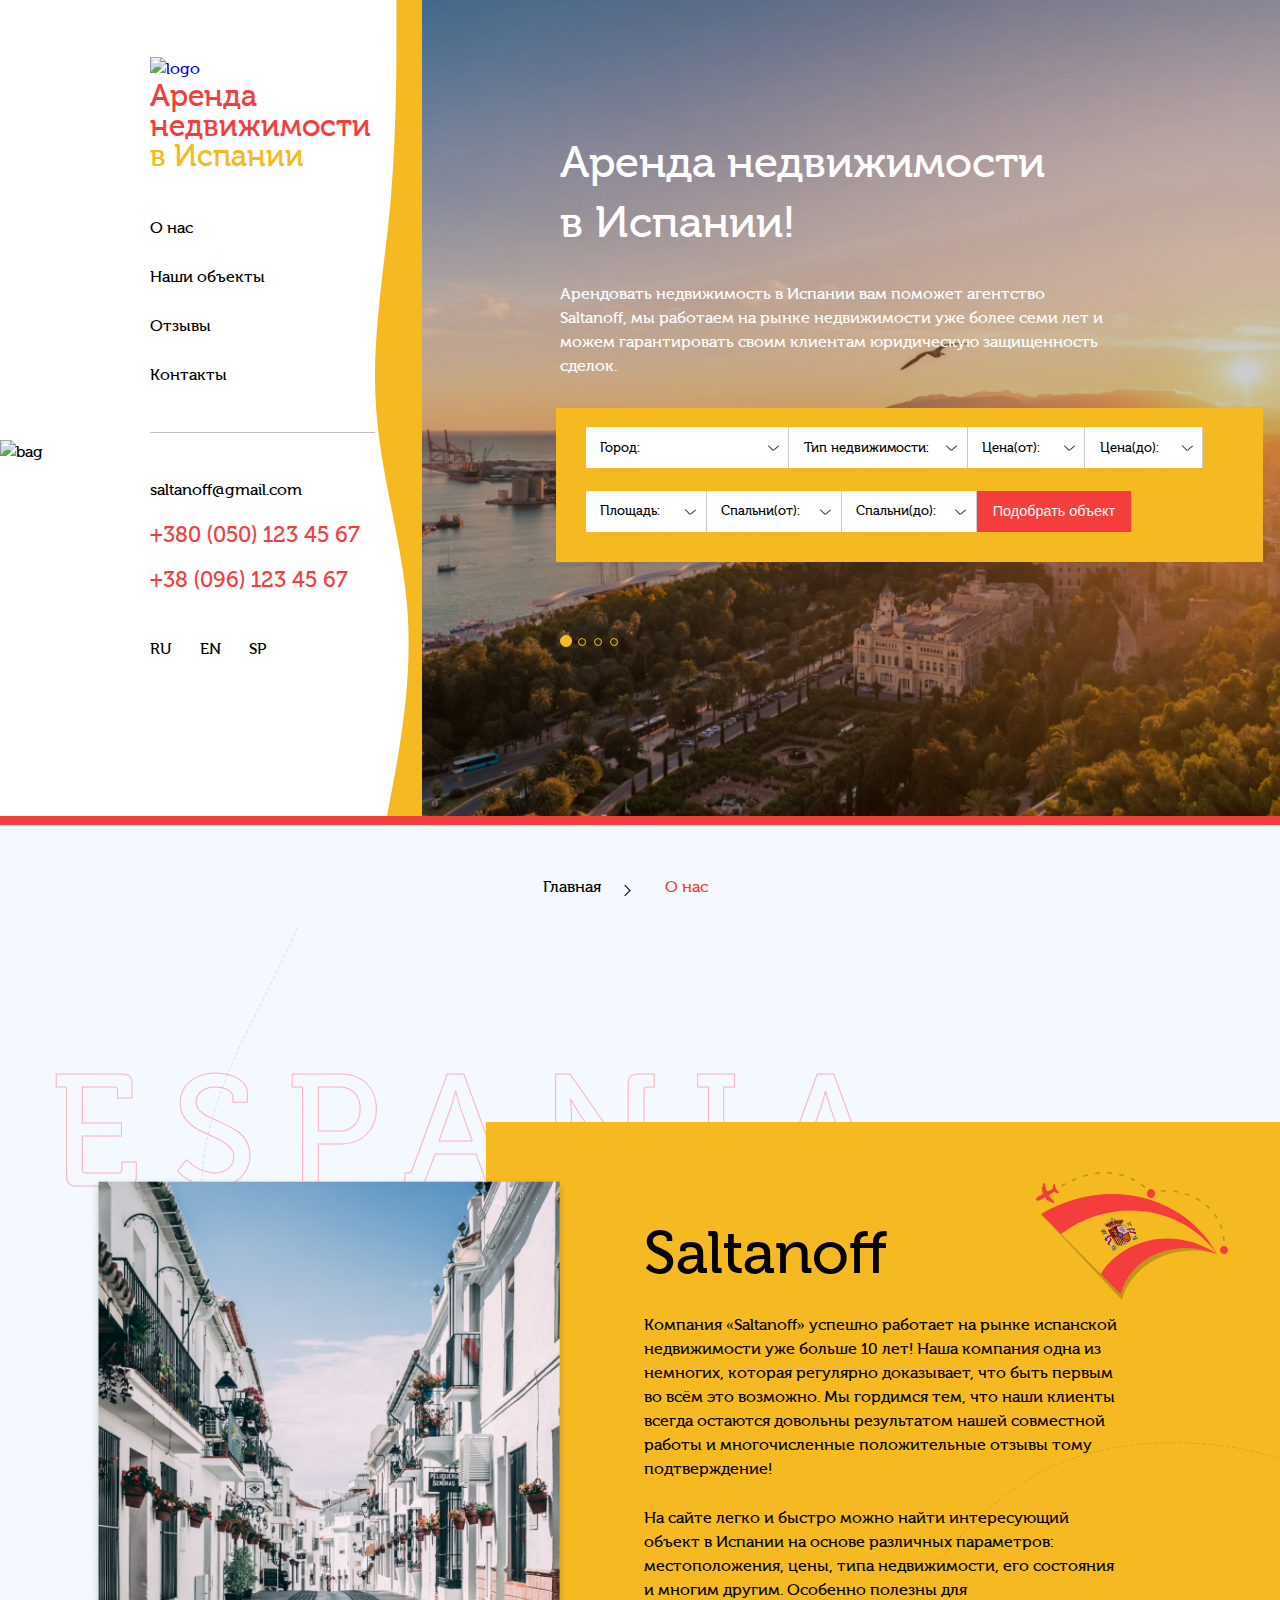
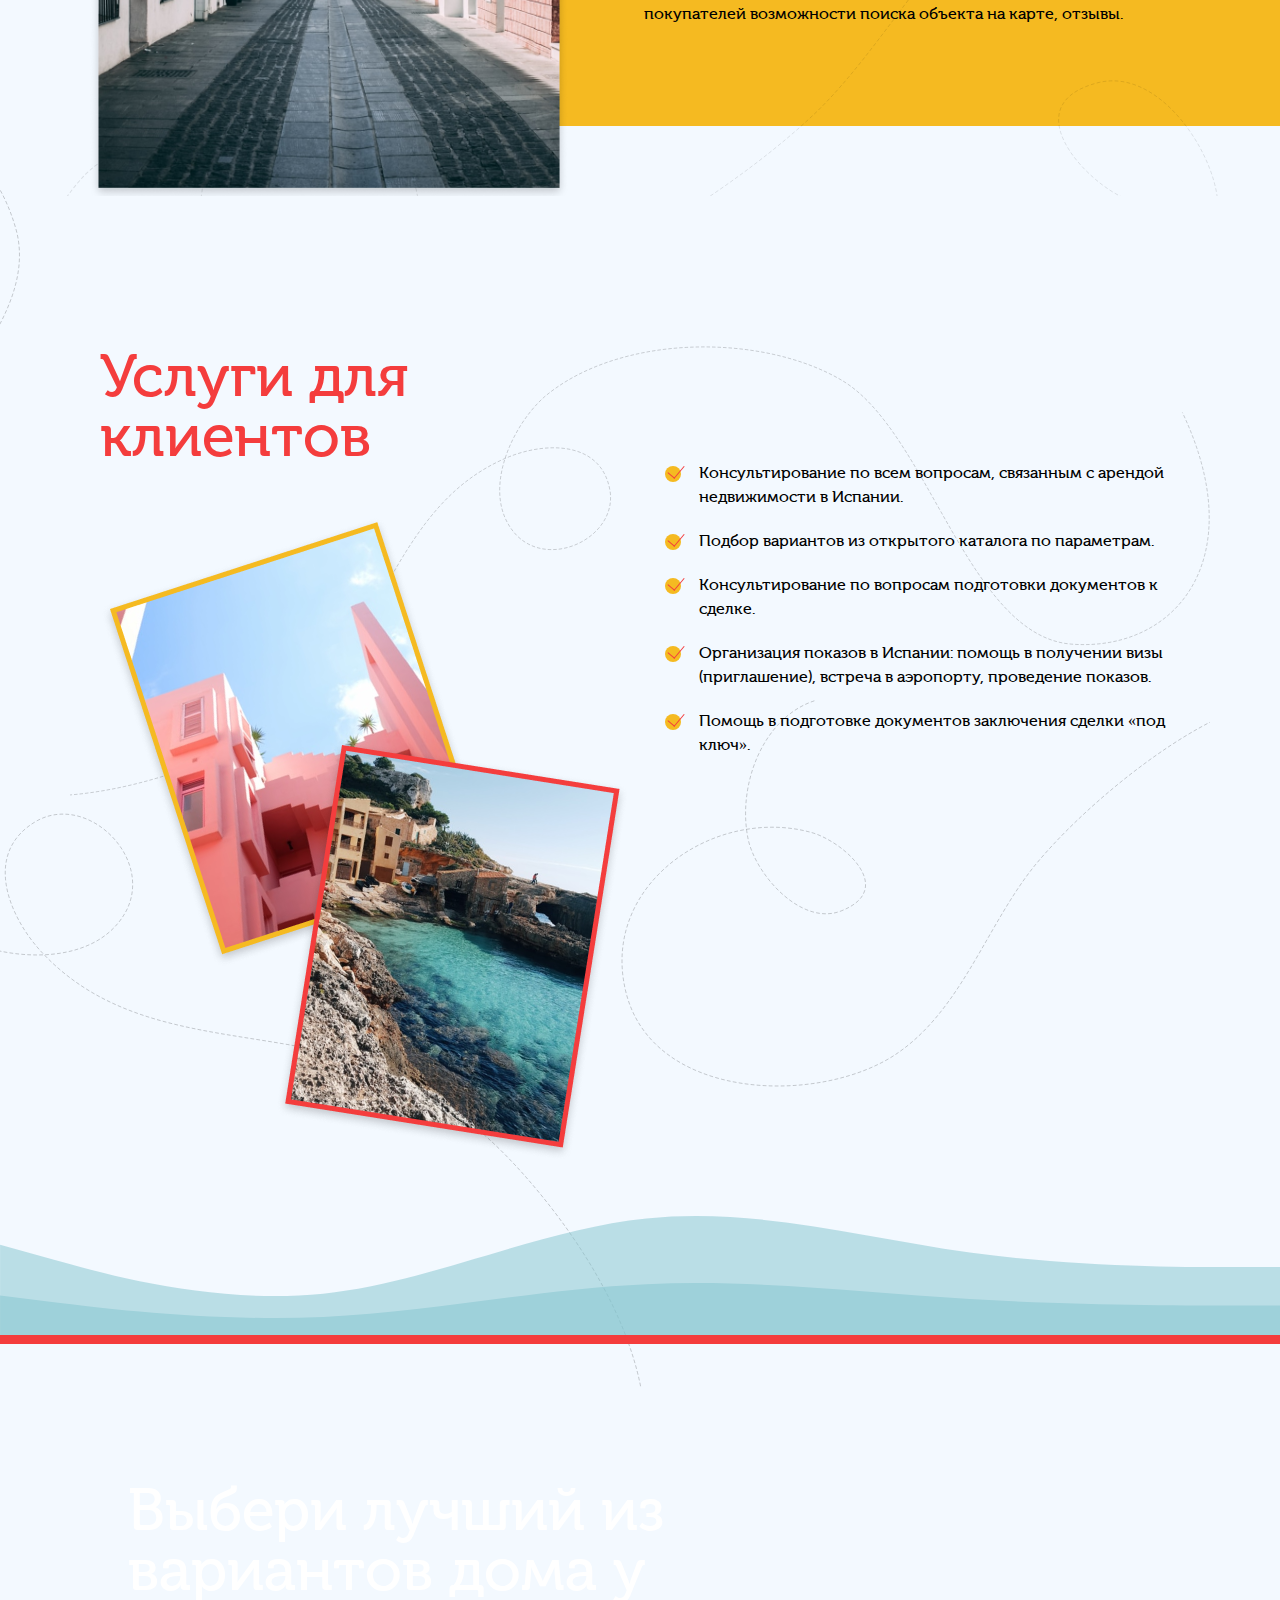
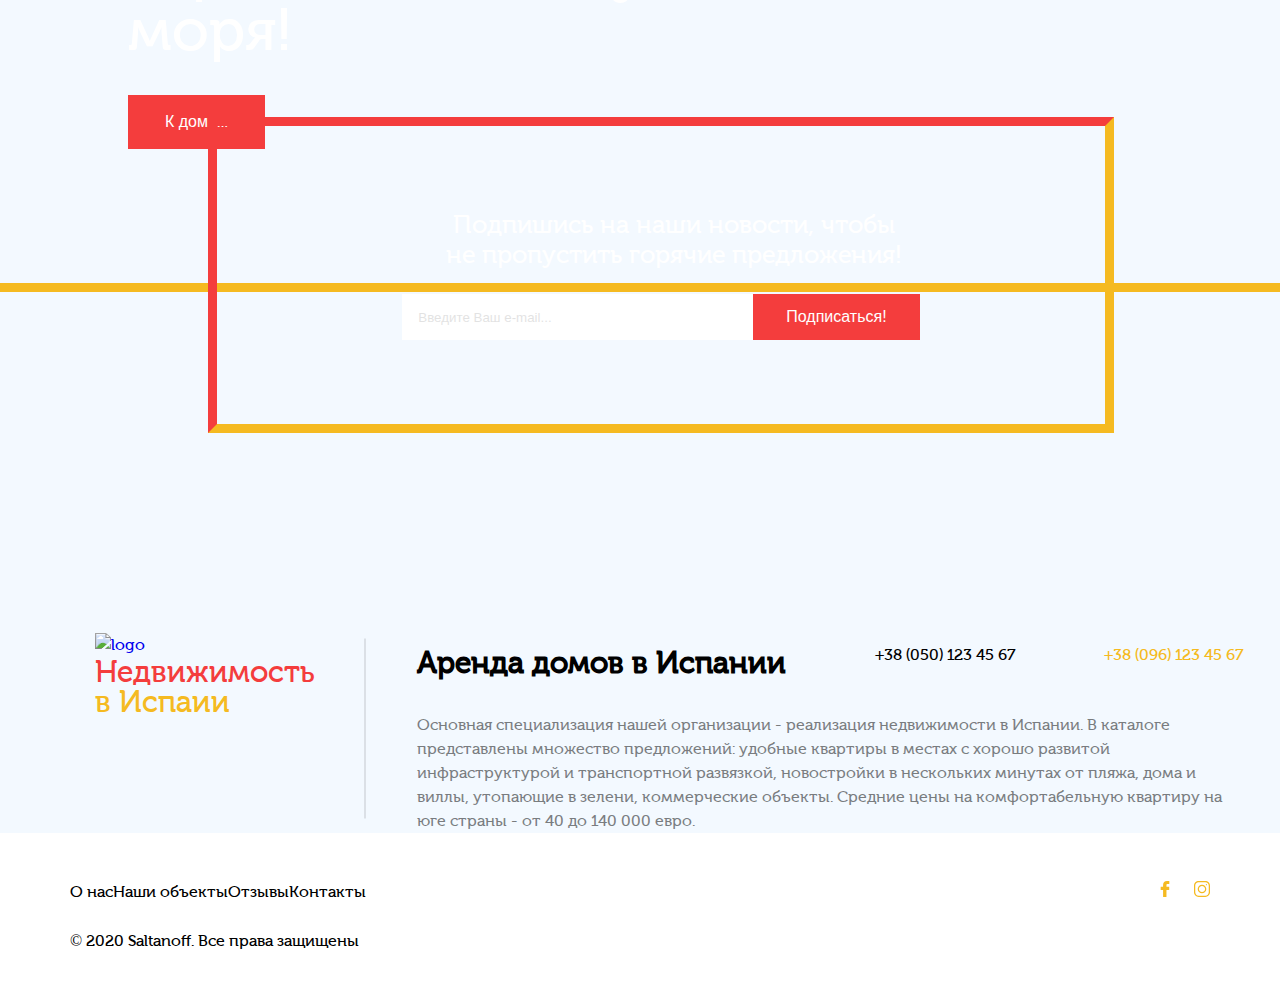
==== commit 04d40212: "123" ====
--- a/about.html
+++ b/about.html
@@ -3,7 +3,7 @@
 
 <head>
     <meta charset="UTF-8">
-    <meta name="viewport" content="width=device-width, initial-scale=1.0">
+    <meta name="viewport" content="width=device-width, initial-scale=1.0, maximum-scale=1.0, user-scalable=no">
     <meta http-equiv="X-UA-Compatible" content="ie=edge">
     <link rel="stylesheet" href="css/style.css">
     <link rel="stylesheet" href="fonts/fonts.css">
@@ -12,156 +12,163 @@
 
 <body>
     <header class="header__main">
-        <div class="header__left">
-            <a href="index.html"><img src="img/logo.svg" alt="logo" class="header__logo"></a>
-            <h2 class="main__title">Аренда недвижимости
-                <span class="yellow">в Испании</span></h2>
-                <nav class="main__nav">
-                        <ul>
-                            <li class="nav__item"><a href="about.html" class="nav__item-a">О нас</a></li>
-                            <li class="nav__item"><a href="catalog.html" class="nav__item-a">Наши объекты</a></li>
-                            <li class="nav__item"><a href="reviews.html" class="nav__item-a">Отзывы</a></li>
-                            <li class="nav__item"><a href="contacts.html" class="nav__item-a">Контакты</a></li>
-                        </ul>
-                    </nav>
-            <div class="line"></div>
-            <img src="img/bag.jpg" alt="bag" class="bag">
-            <p class="header__mail">saltanoff@gmail.com</p>
-            <p class="header__phone">+380 (050) 123 45 67</p>
-            <p class="header__phone yellow">+38 (096) 123 45 67</p>
-            <ul class="language">
-                <li class="language__item">RU</li>
-                <li class="language__item">EN</li>
-                <li class="language__item">SP</li>
+        <div class="popup__wave--top"></div>
+        <div class="popup__wave--bottom"></div>
+        <div class="popup__leaf"></div>
+            <img src="./img/popup__map.svg" alt="map" class="popup__map">
+    <div class="header__left">
+        <a href="index.html"><img src="img/logo.svg" alt="logo" class="header__logo"></a>
+        <h2 class="main__title">Аренда недвижимости
+            <span class="yellow">в Испании</span></h2>
+        <nav class="main__nav">
+            <ul>
+                <li class="nav__item"><a href="about.html" class="nav__item-a">О нас</a></li>
+                <li class="nav__item"><a href="catalog.html" class="nav__item-a">Наши объекты</a></li>
+                <li class="nav__item"><a href="reviews.html" class="nav__item-a">Отзывы</a></li>
+                <li class="nav__item"><a href="contacts.html" class="nav__item-a">Контакты</a></li>
             </ul>
-            <div class="burger">
-                <div class="topline"></div>
-                <div class="middleline"></div>
-                <div class="bottomline"></div>
+        </nav>
+        <div class="line"></div>
+        <img src="img/bag.jpg" alt="bag" class="bag">
+        <div class="popup__swap">
+        <p class="header__mail">saltanoff@gmail.com</p>
+        <p class="header__phone">+380 (050) 123 45 67</p>
+        <p class="header__phone yellow">+38 (096) 123 45 67</p>
+        <ul class="language">
+            <li class="language__item">RU</li>
+            <li class="language__item">EN</li>
+            <li class="language__item">SP</li>
+        </ul>
+    </div>
+    <a href="#" class="burger">
+            <div class="topline"></div>
+            <div class="middleline"></div>
+            <div class="bottomline"></div>
+        </a>
+    </div>
+
+    <div class="header__wave"></div>
+    <div class="slider">
+        <div class="item">
+            <div class="first__slide">
+                <div class="header__text">
+                    <h1 class="header__title">
+                        Аренда недвижимости
+                        в Испании!
+                    </h1>
+                    <p class="header__description">
+                        Арендовать недвижимость в Испании вам поможет агентство Saltanoff, мы работаем на рынке
+                        недвижимости уже более семи лет и можем гарантировать своим клиентам юридическую
+                        защищенность сделок.
+                    </p>
+                </div>
             </div>
         </div>
-        <div class="header__wave"></div>
-        <div class="slider">
-            <div class="item">
-                <div class="first__slide">
-                    <div class="header__text">
-                        <h1 class="header__title">
-                            Аренда недвижимости
-                            в Испании!
-                        </h1>
-                        <p class="header__description">
-                            Арендовать недвижимость в Испании вам поможет агентство Saltanoff, мы работаем на рынке
-                            недвижимости уже более семи лет и можем гарантировать своим клиентам юридическую
-                            защищенность сделок.
-                        </p>
-                    </div>
-                </div>
-            </div>
-            <div class="item">
-                <div class="second__slide">
-                    <div class="header__text">
-                        <h1 class="header__title">
-                            Аренда недвижимости
-                            в Испании!
-                        </h1>
-                        <p class="header__description">
-                            Арендовать недвижимость в Испании вам поможет агентство Saltanoff, мы работаем на рынке
-                            недвижимости уже более семи лет и можем гарантировать своим клиентам юридическую
-                            защищенность сделок.
-                        </p>
-                    </div>
-                </div>
-            </div>
-            <div class="item">
-                <div class="third__slide">
-                    <div class="header__text">
-                        <h1 class="header__title">
-                            Аренда недвижимости
-                            в Испании!
-                        </h1>
-                        <p class="header__description">
-                            Арендовать недвижимость в Испании вам поможет агентство Saltanoff, мы работаем на рынке
-                            недвижимости уже более семи лет и можем гарантировать своим клиентам юридическую
-                            защищенность сделок.
-                        </p>
-                    </div>
-                </div>
-            </div>
-            <div class="item">
-                <div class="four__slide">
-                    <div class="header__text">
-                        <h1 class="header__title">
-                            Аренда недвижимости
-                            в Испании!
-                        </h1>
-                        <p class="header__description">
-                            Арендовать недвижимость в Испании вам поможет агентство Saltanoff, мы работаем на рынке
-                            недвижимости уже более семи лет и можем гарантировать своим клиентам юридическую
-                            защищенность сделок.
-                        </p>
-                    </div>
+        <div class="item">
+            <div class="second__slide">
+                <div class="header__text">
+                    <h1 class="header__title">
+                        Аренда недвижимости
+                        в Испании!
+                    </h1>
+                    <p class="header__description">
+                        Арендовать недвижимость в Испании вам поможет агентство Saltanoff, мы работаем на рынке
+                        недвижимости уже более семи лет и можем гарантировать своим клиентам юридическую
+                        защищенность сделок.
+                    </p>
                 </div>
             </div>
         </div>
-        <div class="slider__dots">
-            <span class="slider__dots__item" onclick="currentSlide(1)"></span>
-            <span class="slider__dots__item" onclick="currentSlide(2)"></span>
-            <span class="slider__dots__item" onclick="currentSlide(3)"></span>
-            <span class="slider__dots__item" onclick="currentSlide(4)"></span>
-
+        <div class="item">
+            <div class="third__slide">
+                <div class="header__text">
+                    <h1 class="header__title">
+                        Аренда недвижимости
+                        в Испании!
+                    </h1>
+                    <p class="header__description">
+                        Арендовать недвижимость в Испании вам поможет агентство Saltanoff, мы работаем на рынке
+                        недвижимости уже более семи лет и можем гарантировать своим клиентам юридическую
+                        защищенность сделок.
+                    </p>
+                </div>
+            </div>
         </div>
-        <form action="main.php" class="main__form">
-                       <table class="table">
-                <tr class="row__of__items">
-                    <th class="form__item">
-                        <div id="town" class="select__form" data-state="">
-                            <div id="0" class="form__item-select" data-default="Город:">Город:
-                            </div>
-                            <div class="select__content">
-                                <input id="singleSelect0" class="__select__input" type="radio" name="singleSelect"
-                                    checked />
-                                <label for="singleSelect0" class="__select__label">Город:</label>
-                                <input id="singleSelect1" class="__select__input" type="radio" name="singleSelect" />
-                                <label for="singleSelect1" class="__select__label">Барселона</label>
-                                <input id="singleSelect2" class="__select__input" type="radio" name="singleSelect" />
-                                <label for="singleSelect2" class="__select__label">Гранд Алакант</label>
-                                <input id="singleSelect3" class="__select__input" type="radio" name="singleSelect" />
-                                <label for="singleSelect3" class="__select__label">Мадрид</label>
-                                <input id="singleSelect4" class="__select__input" type="radio" name="singleSelect" />
-                                <label for="singleSelect4" class="__select__label">Малага</label>
-                                <input id="singleSelect5" class="__select__input" type="radio" name="singleSelect" />
-                                <label for="singleSelect5" class="__select__label">Валенсія</label>
-                                <input id="singleSelect6" class="__select__input" type="radio" name="singleSelect" />
-                                <label for="singleSelect6" class="__select__label">Мальорка</label>
-                            </div>
-                        </div>
-
-                    </th>
-                    <th class="form__item">
-                        <div id="type_of_property" class="select__form" data-state="">
-                            <div id="1" class="form__item-select" data-default="Тип недвижимости:">Тип недвижимости:
-                            </div>
-                            <div class="select__content">
-                                <input id="singleSelect0" class="__select__input" type="radio" name="singleSelect"
-                                    checked />
-                                <label for="singleSelect0" class="__select__label">Тип недвижимости:</label>
-                                <input id="singleSelect1" class="__select__input" type="radio" name="singleSelect" />
-                                <label for="singleSelect1" class="__select__label">1</label>
-                                <input id="singleSelect2" class="__select__input" type="radio" name="singleSelect" />
-                                <label for="singleSelect2" class="__select__label">2</label>
-                                <input id="singleSelect3" class="__select__input" type="radio" name="singleSelect" />
-                                <label for="singleSelect3" class="__select__label">3</label>
-                                <input id="singleSelect4" class="__select__input" type="radio" name="singleSelect" />
-                                <label for="singleSelect4" class="__select__label">4</label>
-                                <input id="singleSelect5" class="__select__input" type="radio" name="singleSelect" />
-                                <label for="singleSelect5" class="__select__label">5</label>
-                                <input id="singleSelect6" class="__select__input" type="radio" name="singleSelect" />
-                                <label for="singleSelect6" class="__select__label">6</label>
-                            </div>
-                        </div>
-
-                    </th>
-                    <th class="table_inline">   
+        <div class="item">
+            <div class="four__slide">
+                <div class="header__text">
+                    <h1 class="header__title">
+                        Аренда недвижимости
+                        в Испании!
+                    </h1>
+                    <p class="header__description">
+                        Арендовать недвижимость в Испании вам поможет агентство Saltanoff, мы работаем на рынке
+                        недвижимости уже более семи лет и можем гарантировать своим клиентам юридическую
+                        защищенность сделок.
+                    </p>
+                </div>
+            </div>
+        </div>
+    </div>
+    <div class="slider__dots">
+        <span class="slider__dots__item" onclick="currentSlide(1)"></span>
+        <span class="slider__dots__item" onclick="currentSlide(2)"></span>
+        <span class="slider__dots__item" onclick="currentSlide(3)"></span>
+        <span class="slider__dots__item" onclick="currentSlide(4)"></span>
+
+    </div>
+    <form action="main.php" class="main__form">
+        <table class="table">
+            <tr class="row__of__items">
+                <th class="form__item">
+                    <div id="town" class="select__form" data-state="">
+                        <div id="0" class="form__item-select" data-default="Город:">Город:
+                        </div>
+                        <div class="select__content">
+                            <input id="singleSelect0" class="__select__input" type="radio" name="singleSelect"
+                                checked />
+                            <label for="singleSelect0" class="__select__label">Город:</label>
+                            <input id="singleSelect1" class="__select__input" type="radio" name="singleSelect" />
+                            <label for="singleSelect1" class="__select__label">Барселона</label>
+                            <input id="singleSelect2" class="__select__input" type="radio" name="singleSelect" />
+                            <label for="singleSelect2" class="__select__label">Гранд Алакант</label>
+                            <input id="singleSelect3" class="__select__input" type="radio" name="singleSelect" />
+                            <label for="singleSelect3" class="__select__label">Мадрид</label>
+                            <input id="singleSelect4" class="__select__input" type="radio" name="singleSelect" />
+                            <label for="singleSelect4" class="__select__label">Малага</label>
+                            <input id="singleSelect5" class="__select__input" type="radio" name="singleSelect" />
+                            <label for="singleSelect5" class="__select__label">Валенсія</label>
+                            <input id="singleSelect6" class="__select__input" type="radio" name="singleSelect" />
+                            <label for="singleSelect6" class="__select__label">Мальорка</label>
+                        </div>
+                    </div>
+
+                </th>
+                <th class="form__item">
+                    <div id="type_of_property" class="select__form" data-state="">
+                        <div id="1" class="form__item-select" data-default="Тип недвижимости:">Тип недвижимости:
+                        </div>
+                        <div class="select__content">
+                            <input id="singleSelect0" class="__select__input" type="radio" name="singleSelect"
+                                checked />
+                            <label for="singleSelect0" class="__select__label">Тип недвижимости:</label>
+                            <input id="singleSelect1" class="__select__input" type="radio" name="singleSelect" />
+                            <label for="singleSelect1" class="__select__label">1</label>
+                            <input id="singleSelect2" class="__select__input" type="radio" name="singleSelect" />
+                            <label for="singleSelect2" class="__select__label">2</label>
+                            <input id="singleSelect3" class="__select__input" type="radio" name="singleSelect" />
+                            <label for="singleSelect3" class="__select__label">3</label>
+                            <input id="singleSelect4" class="__select__input" type="radio" name="singleSelect" />
+                            <label for="singleSelect4" class="__select__label">4</label>
+                            <input id="singleSelect5" class="__select__input" type="radio" name="singleSelect" />
+                            <label for="singleSelect5" class="__select__label">5</label>
+                            <input id="singleSelect6" class="__select__input" type="radio" name="singleSelect" />
+                            <label for="singleSelect6" class="__select__label">6</label>
+                        </div>
+                    </div>
+
+                </th>
+                <th class="table_inline">
                     <div class="form__item table_inline-item">
                         <div id="price_for" class="select__form" data-state="">
                             <div class="form__item-select" data-default="Цена(от):">Цена(от):
@@ -170,17 +177,23 @@
                                 <input id="singleSelect0" class="__select__input" type="radio" name="singleSelect"
                                     checked />
                                 <label for="singleSelect0" class="__select__label">Цена(от):</label>
-                                <input id="singleSelect1" class="__select__input" type="radio" name="singleSelect" />
+                                <input id="singleSelect1" class="__select__input" type="radio"
+                                    name="singleSelect" />
                                 <label for="singleSelect1" class="__select__label">1</label>
-                                <input id="singleSelect2" class="__select__input" type="radio" name="singleSelect" />
+                                <input id="singleSelect2" class="__select__input" type="radio"
+                                    name="singleSelect" />
                                 <label for="singleSelect2" class="__select__label">2</label>
-                                <input id="singleSelect3" class="__select__input" type="radio" name="singleSelect" />
+                                <input id="singleSelect3" class="__select__input" type="radio"
+                                    name="singleSelect" />
                                 <label for="singleSelect3" class="__select__label">3</label>
-                                <input id="singleSelect4" class="__select__input" type="radio" name="singleSelect" />
+                                <input id="singleSelect4" class="__select__input" type="radio"
+                                    name="singleSelect" />
                                 <label for="singleSelect4" class="__select__label">4</label>
-                                <input id="singleSelect5" class="__select__input" type="radio" name="singleSelect" />
+                                <input id="singleSelect5" class="__select__input" type="radio"
+                                    name="singleSelect" />
                                 <label for="singleSelect5" class="__select__label">5</label>
-                                <input id="singleSelect6" class="__select__input" type="radio" name="singleSelect" />
+                                <input id="singleSelect6" class="__select__input" type="radio"
+                                    name="singleSelect" />
                                 <label for="singleSelect6" class="__select__label">6</label>
                             </div>
                         </div>
@@ -193,102 +206,119 @@
                                 <input id="singleSelect0" class="__select__input" type="radio" name="singleSelect"
                                     checked />
                                 <label for="singleSelect0" class="__select__label">Цена(до):</label>
-                                <input id="singleSelect1" class="__select__input" type="radio" name="singleSelect" />
+                                <input id="singleSelect1" class="__select__input" type="radio"
+                                    name="singleSelect" />
                                 <label for="singleSelect1" class="__select__label">1</label>
-                                <input id="singleSelect2" class="__select__input" type="radio" name="singleSelect" />
+                                <input id="singleSelect2" class="__select__input" type="radio"
+                                    name="singleSelect" />
                                 <label for="singleSelect2" class="__select__label">2</label>
-                                <input id="singleSelect3" class="__select__input" type="radio" name="singleSelect" />
+                                <input id="singleSelect3" class="__select__input" type="radio"
+                                    name="singleSelect" />
                                 <label for="singleSelect3" class="__select__label">3</label>
-                                <input id="singleSelect4" class="__select__input" type="radio" name="singleSelect" />
+                                <input id="singleSelect4" class="__select__input" type="radio"
+                                    name="singleSelect" />
                                 <label for="singleSelect4" class="__select__label">4</label>
-                                <input id="singleSelect5" class="__select__input" type="radio" name="singleSelect" />
+                                <input id="singleSelect5" class="__select__input" type="radio"
+                                    name="singleSelect" />
                                 <label for="singleSelect5" class="__select__label">5</label>
-                                <input id="singleSelect6" class="__select__input" type="radio" name="singleSelect" />
+                                <input id="singleSelect6" class="__select__input" type="radio"
+                                    name="singleSelect" />
                                 <label for="singleSelect6" class="__select__label">6</label>
                             </div>
                         </div>
                     </div>
-                    </th>
-                </tr>
-                <tr class="row__of__items">
-                    <th class="form__item">
-                        <div id="square" class="select__form" data-state="">
-                            <div class="form__item-select" data-default="Площадь:">Площадь:
+                </th>
+            <tr class="row__of__items">
+                <th class="form__item">
+                    <div id="square" class="select__form" data-state="">
+                        <div class="form__item-select" data-default="Площадь:">Площадь:
+                        </div>
+                        <div class="select__content">
+                            <input id="singleSelect0" class="__select__input" type="radio" name="singleSelect"
+                                checked />
+                            <label for="singleSelect0" class="__select__label">Площадь:</label>
+                            <input id="singleSelect1" class="__select__input" type="radio" name="singleSelect" />
+                            <label for="singleSelect1" class="__select__label">1</label>
+                            <input id="singleSelect2" class="__select__input" type="radio" name="singleSelect" />
+                            <label for="singleSelect2" class="__select__label">2</label>
+                            <input id="singleSelect3" class="__select__input" type="radio" name="singleSelect" />
+                            <label for="singleSelect3" class="__select__label">3</label>
+                            <input id="singleSelect4" class="__select__input" type="radio" name="singleSelect" />
+                            <label for="singleSelect4" class="__select__label">4</label>
+                            <input id="singleSelect5" class="__select__input" type="radio" name="singleSelect" />
+                            <label for="singleSelect5" class="__select__label">5</label>
+                            <input id="singleSelect6" class="__select__input" type="radio" name="singleSelect" />
+                            <label for="singleSelect6" class="__select__label">6</label>
+                        </div>
+                    </div>
+                </th>
+                <th class="table_inline">
+                    <div class="form__item table_inline-item">
+                        <div id="bedroom_for" class="select__form" data-state="">
+                            <div class="form__item-select" data-default="Спальни(от):">Спальни(от):
                             </div>
                             <div class="select__content">
                                 <input id="singleSelect0" class="__select__input" type="radio" name="singleSelect"
                                     checked />
-                                <label for="singleSelect0" class="__select__label">Площадь:</label>
-                                <input id="singleSelect1" class="__select__input" type="radio" name="singleSelect" />
+                                <label for="singleSelect0" class="__select__label">Спальни(от):</label>
+                                <input id="singleSelect1" class="__select__input" type="radio"
+                                    name="singleSelect" />
                                 <label for="singleSelect1" class="__select__label">1</label>
-                                <input id="singleSelect2" class="__select__input" type="radio" name="singleSelect" />
+                                <input id="singleSelect2" class="__select__input" type="radio"
+                                    name="singleSelect" />
                                 <label for="singleSelect2" class="__select__label">2</label>
-                                <input id="singleSelect3" class="__select__input" type="radio" name="singleSelect" />
+                                <input id="singleSelect3" class="__select__input" type="radio"
+                                    name="singleSelect" />
                                 <label for="singleSelect3" class="__select__label">3</label>
-                                <input id="singleSelect4" class="__select__input" type="radio" name="singleSelect" />
+                                <input id="singleSelect4" class="__select__input" type="radio"
+                                    name="singleSelect" />
                                 <label for="singleSelect4" class="__select__label">4</label>
-                                <input id="singleSelect5" class="__select__input" type="radio" name="singleSelect" />
+                                <input id="singleSelect5" class="__select__input" type="radio"
+                                    name="singleSelect" />
                                 <label for="singleSelect5" class="__select__label">5</label>
-                                <input id="singleSelect6" class="__select__input" type="radio" name="singleSelect" />
+                                <input id="singleSelect6" class="__select__input" type="radio"
+                                    name="singleSelect" />
                                 <label for="singleSelect6" class="__select__label">6</label>
                             </div>
                         </div>
-                    </th>
-                    <th class="table_inline">   
-                        <div class="form__item table_inline-item">
-                            <div id="bedroom_for" class="select__form" data-state="">
-                                <div class="form__item-select" data-default="Спальни(от):">Спальни(от):
-                                </div>
-                                <div class="select__content">
-                                    <input id="singleSelect0" class="__select__input" type="radio" name="singleSelect"
-                                        checked />
-                                    <label for="singleSelect0" class="__select__label">Спальни(от):</label>
-                                    <input id="singleSelect1" class="__select__input" type="radio" name="singleSelect" />
-                                    <label for="singleSelect1" class="__select__label">1</label>
-                                    <input id="singleSelect2" class="__select__input" type="radio" name="singleSelect" />
-                                    <label for="singleSelect2" class="__select__label">2</label>
-                                    <input id="singleSelect3" class="__select__input" type="radio" name="singleSelect" />
-                                    <label for="singleSelect3" class="__select__label">3</label>
-                                    <input id="singleSelect4" class="__select__input" type="radio" name="singleSelect" />
-                                    <label for="singleSelect4" class="__select__label">4</label>
-                                    <input id="singleSelect5" class="__select__input" type="radio" name="singleSelect" />
-                                    <label for="singleSelect5" class="__select__label">5</label>
-                                    <input id="singleSelect6" class="__select__input" type="radio" name="singleSelect" />
-                                    <label for="singleSelect6" class="__select__label">6</label>
-                                </div>
-                            </div>
-                        </div>
-                        <div class="form__item table_inline-item">
-                            <div id="bedroom_to" class="select__form" data-state="">
-                                <div class="form__item-select" data-default="Спальни(до):">Спальни(до):
-                                </div>
-                                <div class="select__content">
-                                    <input id="singleSelect0" class="__select__input" type="radio" name="singleSelect"
-                                        checked />
-                                    <label for="singleSelect0" class="__select__label">Спальни(до):</label>
-                                    <input id="singleSelect1" class="__select__input" type="radio" name="singleSelect" />
-                                    <label for="singleSelect1" class="__select__label">1</label>
-                                    <input id="singleSelect2" class="__select__input" type="radio" name="singleSelect" />
-                                    <label for="singleSelect2" class="__select__label">2</label>
-                                    <input id="singleSelect3" class="__select__input" type="radio" name="singleSelect" />
-                                    <label for="singleSelect3" class="__select__label">3</label>
-                                    <input id="singleSelect4" class="__select__input" type="radio" name="singleSelect" />
-                                    <label for="singleSelect4" class="__select__label">4</label>
-                                    <input id="singleSelect5" class="__select__input" type="radio" name="singleSelect" />
-                                    <label for="singleSelect5" class="__select__label">5</label>
-                                    <input id="singleSelect6" class="__select__input" type="radio" name="singleSelect" />
-                                    <label for="singleSelect6" class="__select__label">6</label>
-                                </div>
-                            </div>
-                        </div>
-                    </th>
-                    <th class="form__item">
-                        <button type="submit" class="btn main__btn">Подобрать объект</button>
-                    </th>
-                </tr>
-            </table>
-        </form>
-    </header>
+                    </div>
+                    <div class="form__item table_inline-item">
+                        <div id="bedroom_to" class="select__form" data-state="">
+                            <div class="form__item-select" data-default="Спальни(до):">Спальни(до):
+                            </div>
+                            <div class="select__content">
+                                <input id="singleSelect0" class="__select__input" type="radio" name="singleSelect"
+                                    checked />
+                                <label for="singleSelect0" class="__select__label">Спальни(до):</label>
+                                <input id="singleSelect1" class="__select__input" type="radio"
+                                    name="singleSelect" />
+                                <label for="singleSelect1" class="__select__label">1</label>
+                                <input id="singleSelect2" class="__select__input" type="radio"
+                                    name="singleSelect" />
+                                <label for="singleSelect2" class="__select__label">2</label>
+                                <input id="singleSelect3" class="__select__input" type="radio"
+                                    name="singleSelect" />
+                                <label for="singleSelect3" class="__select__label">3</label>
+                                <input id="singleSelect4" class="__select__input" type="radio"
+                                    name="singleSelect" />
+                                <label for="singleSelect4" class="__select__label">4</label>
+                                <input id="singleSelect5" class="__select__input" type="radio"
+                                    name="singleSelect" />
+                                <label for="singleSelect5" class="__select__label">5</label>
+                                <input id="singleSelect6" class="__select__input" type="radio"
+                                    name="singleSelect" />
+                                <label for="singleSelect6" class="__select__label">6</label>
+                            </div>
+                        </div>
+                    </div>
+                </th>
+                <th class="form__item">
+                    <button type="submit" class="btn main__btn">Подобрать объект</button>
+                </th>
+            </tr>
+        </table>
+    </form>
+</header>
     <div class="container">
 
         <section class="about__block">
@@ -366,8 +396,9 @@
                  <p class="news__description-mobile">Подпишись на наши новости,
                 чтобы не пропустить горячие предложения! </p>
                 <form action="main.php" class="news__form-mobile">
-                <input type="email" placeholder="Введите Ваш e-mail...">
-                <button type="submit" class="btn subscribe mobile">Подписаться!</button>
+                    <input type="email" placeholder="Введите Ваш e-mail...">
+                    <button type="submit" class="btn subscribe mobile">Подписаться!</button>
+                </form>
             </div>
         </section>
         <aside class="news">
--- a/css/style.css
+++ b/css/style.css
@@ -108,6 +108,7 @@
     margin-right: 15px;
     cursor: pointer;
     display:none;
+    z-index: 10000;
 }
 .topline, .bottomline{
     background: black;
@@ -517,6 +518,10 @@
     line-height: 18px;
 }
 
+.popup__map, .popup__leaf, .popup__wave--bottom, .popup__wave--top {
+    display: none;
+}
+
 /*hot*/
 
 .map {
@@ -1049,7 +1054,20 @@
     right: 0px;
 }
 
+.mobile__nav {
+    display: none;
+}
+
 /*footer*/
+
+.footer__line {
+    display:none;
+}
+
+.footer__top .header__mail,
+.footer__top .header__phone {
+    display: none;
+}
 
 .main__footer {
     position: relative;
@@ -2137,7 +2155,7 @@
         margin-left: 13px;
         margin-bottom: 16px;
         padding-bottom: 20px;
-        adding-top: 21px;
+        padding-top: 21px;
     }
     .info-checkbox {
         font-size: 13px;
@@ -2481,10 +2499,31 @@
         position: fixed;
         top: 0;
         background-color: white;
-        z-index:9999999;
         padding: 0;
+       /* z-index: 9999;*/
         overflow: hidden;
     }
+    .popup__wave--top {
+     background: url(../img/popup__wave.svg);
+     width: 100%;
+     position: absolute;
+     top: 0px;
+     height: 68px;
+     z-index: 1000;
+     display: none;
+    }
+
+    .popup__wave--bottom {
+        background: url(../img/popup__wave.svg);
+        width: 100%;
+        position: absolute;
+        bottom: 0;
+        transform: rotate(180deg);
+        height: 68px;
+        z-index: 1000;
+        display: none;
+       }
+
     .bag, .main__title, .main__nav, .header__phone, .header__mail,
      .header__wave, .line, .first__leaf, .second__leaf, .proposition__hot {
         display: none;
@@ -2504,7 +2543,7 @@
     .slider__dots{
         left:40%;
         bottom: 46px;
-        z-index: 100;
+        z-index: 11;
         zoom: 1.5;
     }
     .main__form{
@@ -2569,6 +2608,10 @@
         line-height: 20px;
     }
 
+    .container {
+        overflow: hidden;
+    }
+
     /*Hot*/
     .hot__text{
         padding-top: 126px;
@@ -2647,8 +2690,7 @@
     }
     .mobile_leaf_top{
         display: block;
-        bottom: -174px;
-        z-index:10;
+        top: -277px;
     }
     .see__more {
         margin: 0;
@@ -2707,7 +2749,7 @@
         padding-top: 50px;
     }
     .choose__bg{
-        margin-bottom: 140px;
+        margin-bottom: 60px;
     }
 
     .choose__title{
@@ -2757,11 +2799,13 @@
     }
     .footer__wave-mobile{
         display:block;
-        top:-49px;
+        top:-43px;
+        z-index: 100;
     }
     .rent{
         padding: 0;
         flex-direction: column;
+        overflow: initial;
     }
     .rent__img .header__logo{
         margin-top: 30px;
@@ -2778,12 +2822,13 @@
         color: #F43D3D;
     }
     .rent__description{
-        position: relative
+        position: relative;
         margin-right: 15px;
         margin-left: 15px;
         font-weight: 300;
         font-size: 16px;
         line-height: 24px;
+        max-width: 309px;
     }
     .rent__description::after{
         content:"";
@@ -2797,4 +2842,162 @@
         margin-left: 0;
         text-align:center;
     }
-}
+
+    /*Burger-Popup*/
+    .popup .header__left {
+        display: initial;
+        height: auto;
+        position: relative;
+        background-color: #F3F9FF;
+        padding-left: 15px;
+    }
+
+    .popup {
+        overflow: hidden;
+    }
+
+    .popup__map {
+        position: absolute;
+        display: none;
+    }
+    
+    .popup .slider, .popup>.slider__dots, 
+    .popup .main__form {
+        display: none;
+    }
+
+    .popup .popup__wave--top, 
+    .popup .popup__wave--bottom,
+    .popup .popup__leaf {
+        display: initial;
+    }
+
+    .popup .main__nav,
+    .popup .line, 
+    .popup .header__mail, 
+    .popup .header__phone {
+        display: block;
+    }
+
+    .popup .header__logo {
+        width: 152px;
+        height: 112px;
+        margin-top: 100px;
+        margin-bottom: 40px;
+        margin-left: 0px;
+    }
+
+    .popup .header__left .main__nav {
+        font-size: 25px;
+        line-height: 30px;
+    }
+
+    .popup .popup__leaf {
+        background:url(../img/popup__leaf.svg);
+        width: 100%;
+        position: absolute;
+        height: 453px;
+        z-index: 1000;
+        left: 124px;
+        top: 117px;
+    }
+
+    .popup .popup__swap {
+        display: flex;
+        flex-direction: column-reverse;
+        padding-bottom: 68px;
+    }
+
+    .popup__swap .header__phone {
+        order:1;
+        margin-bottom: 20px;
+    }
+
+    .popup__swap .header__mail {
+        order:2;
+    }
+
+    .popup .popup__swap .language {
+        order:3;
+        margin-left: 0;
+        margin-bottom: 30px;
+        margin-top: 0;
+    }
+    .popup>.header__left>.burger {
+        top:2%;
+    }
+
+    .popup .burger .topline{
+        transform: rotate(-45deg);
+        width: 18px;
+    }
+
+    .popup .burger .bottomline {
+        transform: rotate(45deg);
+        width: 18px;
+    }
+
+    .popup .burger .middleline {
+        margin-left: 1px;
+    }
+
+    .popup .popup__map {
+        display: initial;
+        width: 100%;
+        position: absolute;
+        z-index: 1000;
+        left: 19%;
+    }
+
+    /*Footer*/
+
+    .footer__top .main__nav {
+        display:flex;
+        flex-direction: column;
+    }
+
+    .footer__top {
+        flex-direction: column;
+        margin-left: 14px;
+    }
+
+    .footer__top>.main__nav>ul {
+        flex-direction: column;
+    }
+
+    .nav__item {
+        margin-bottom: 20px;
+    }
+
+    .mobile__nav {
+        display: initial;
+        font-size: 22px;
+        line-height: 25px;
+        color:#F43D3D;
+        margin-bottom: 20px;
+        font-weight: 300;
+    }
+
+    .footer__line {
+        display: initial;
+        border: 1px solid rgba(0, 0, 0, 0.2);
+        width: 72%;
+        margin-bottom: 30px;
+    }
+
+    .footer__top .header__mail,
+    .footer__top .header__phone {
+      display: initial;
+    }
+
+    .footer__top .header__phone~.yellow {
+        margin-bottom: 20px;
+    }
+
+    .social {
+        margin-bottom: 30px;
+    }
+}
+
+
+
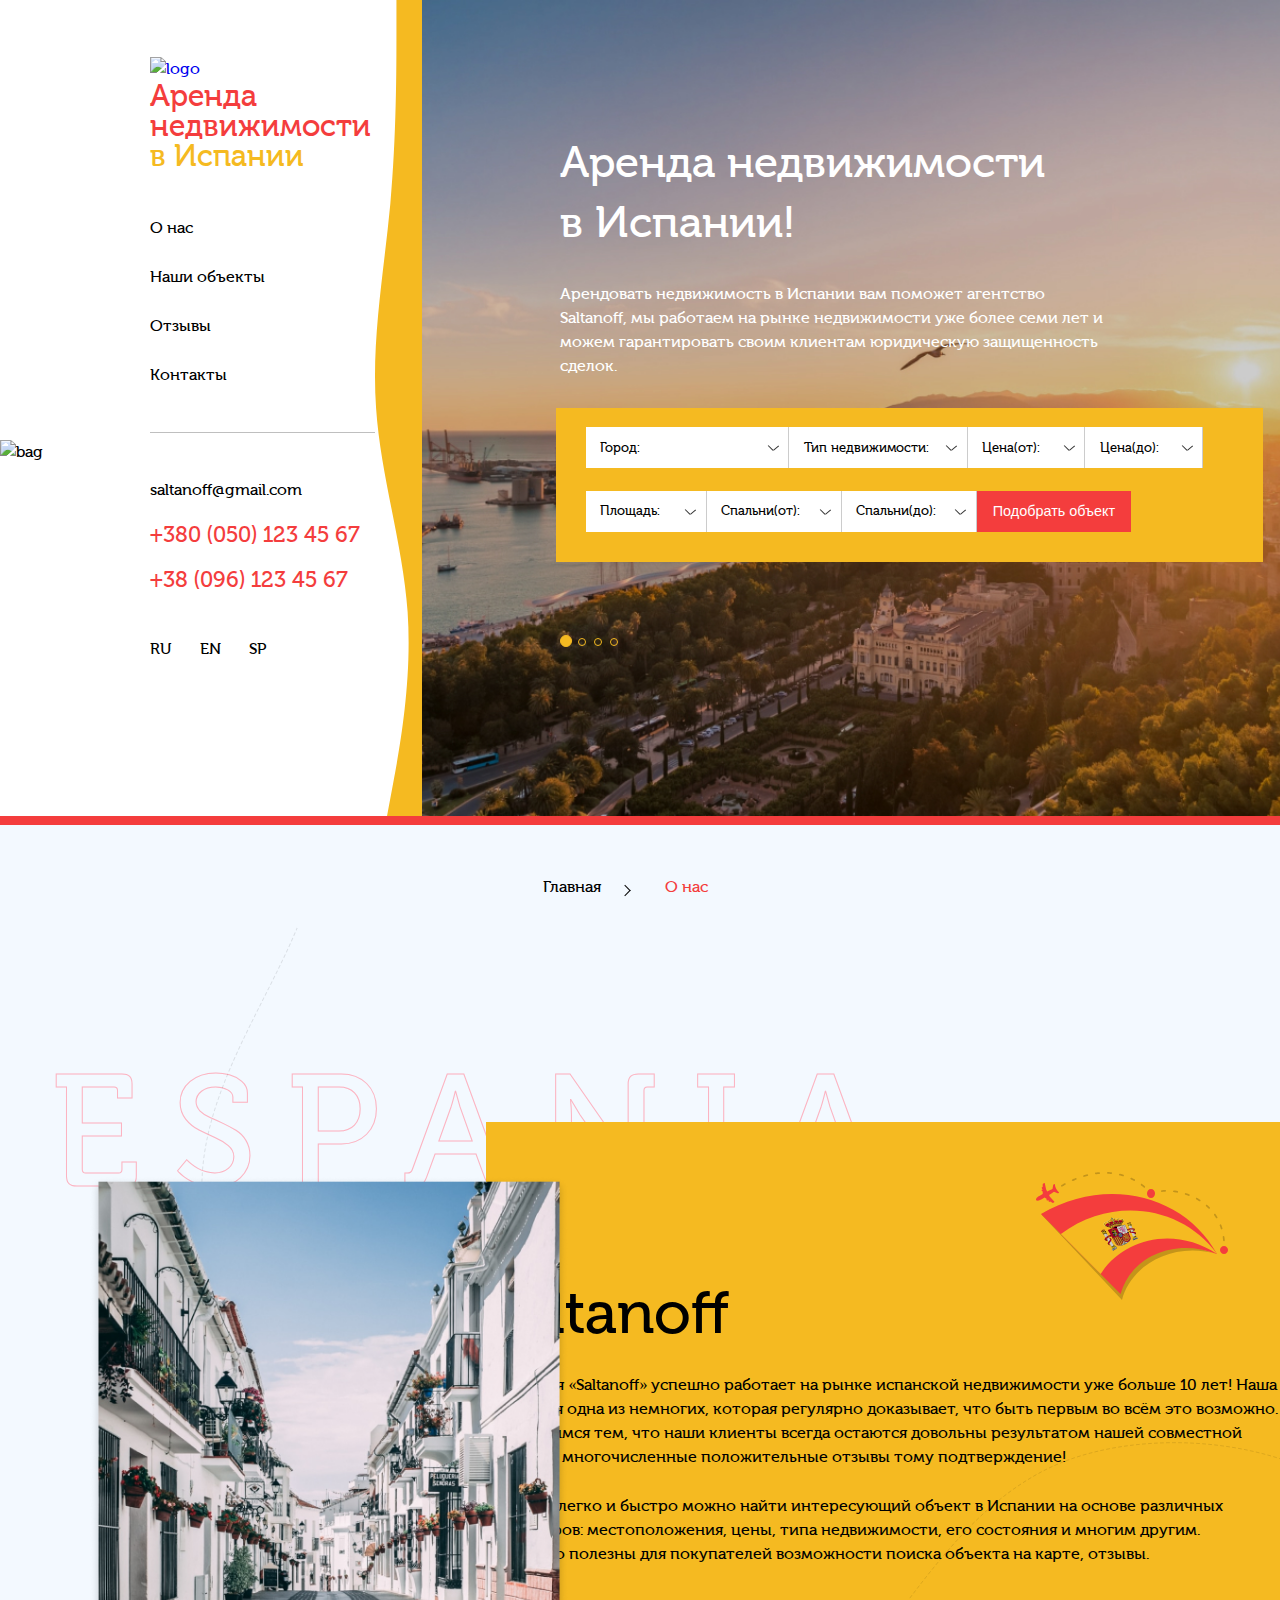
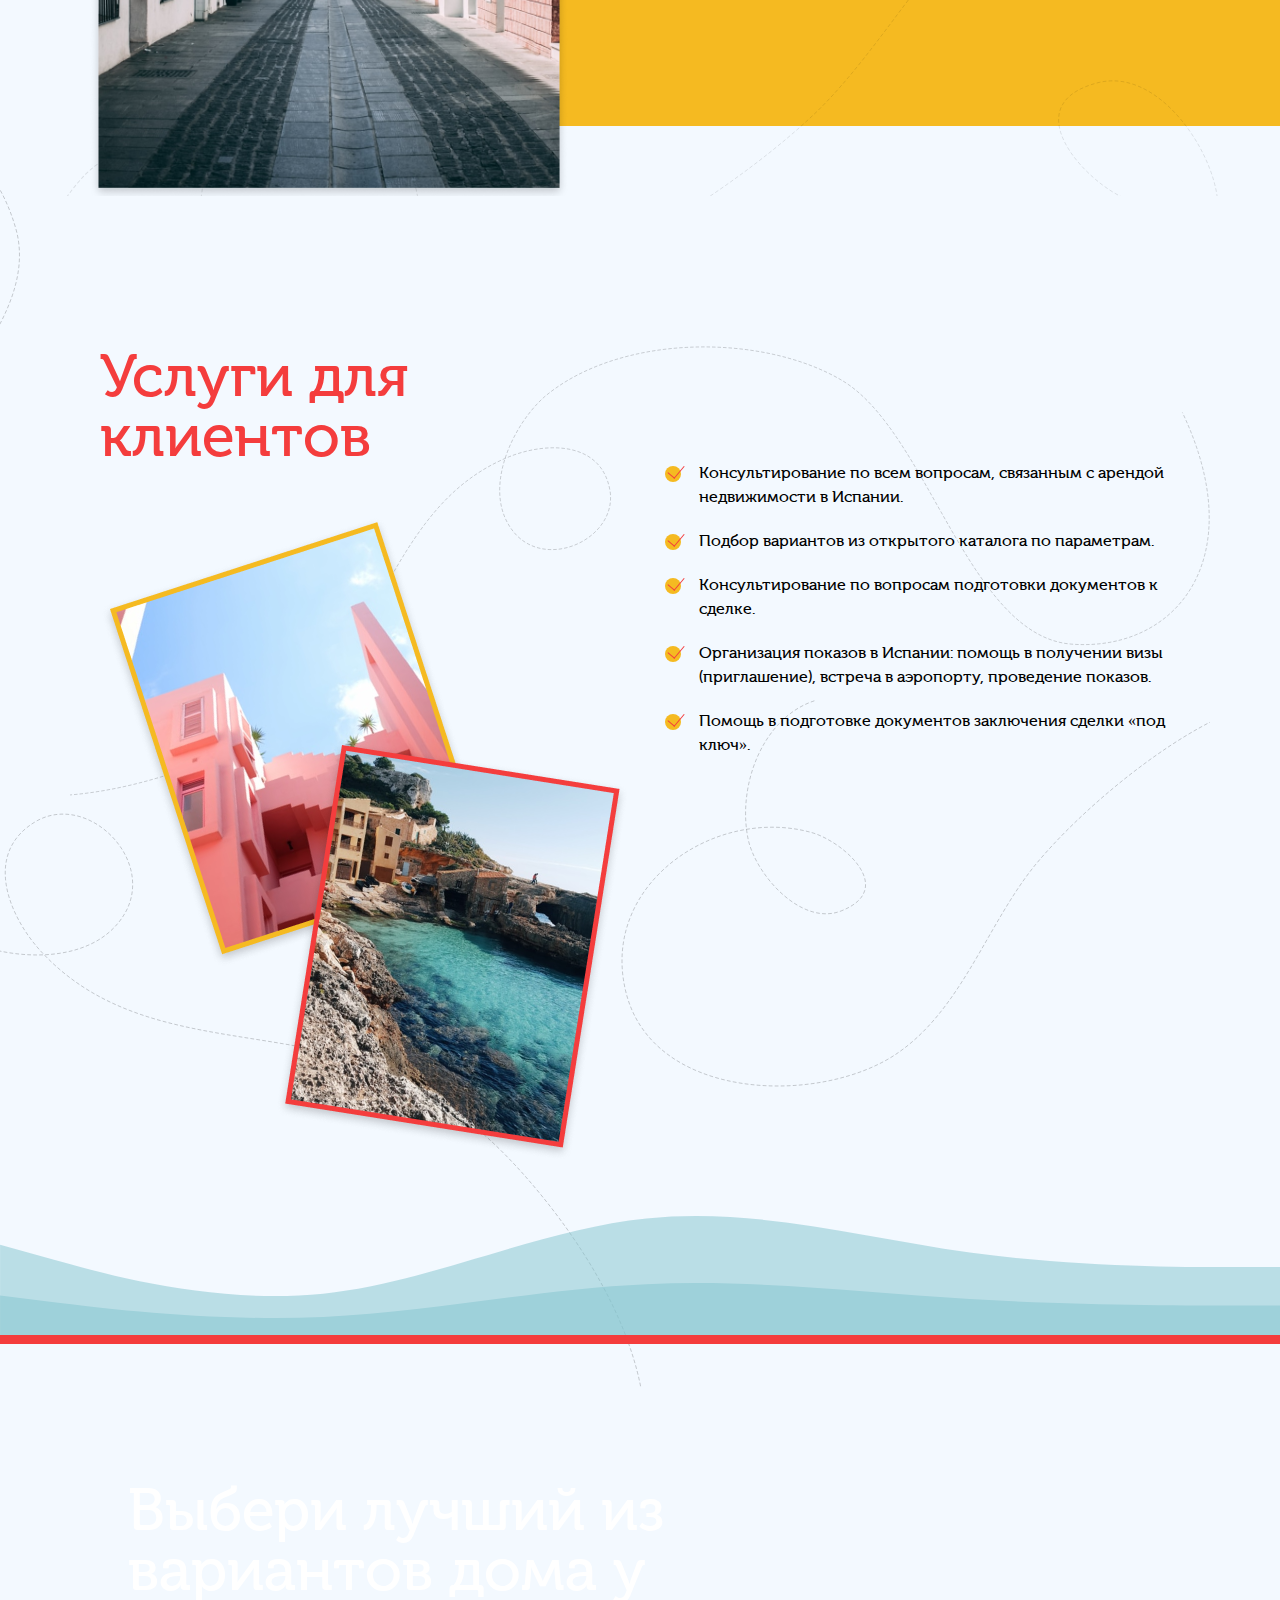
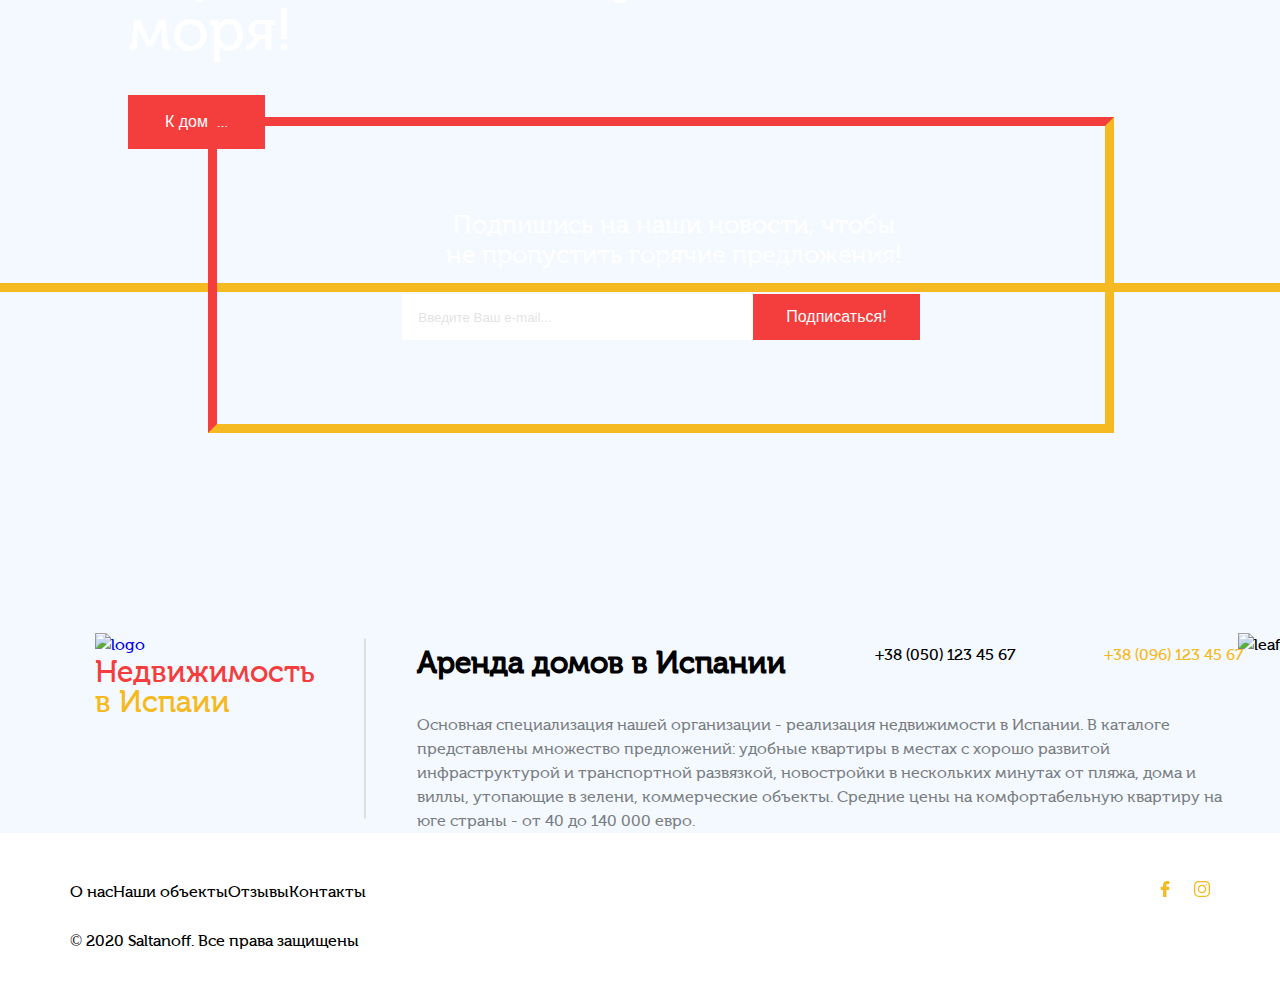
==== commit ea993f08: "about footer" ====
--- a/about.html
+++ b/about.html
@@ -320,6 +320,7 @@
     </form>
 </header>
     <div class="container">
+    	  <img src="./img/leafs_pics/mobile_leaf_top.png" alt="" class="mobile_leaf_top">
 
         <section class="about__block">
             <div class="_nav">
@@ -343,19 +344,16 @@
                     <div class="about__description-inner">
                         <h1 class="about__description-headline">Saltanoff</h1>
                         <p class="about__description-tittle">
-                            Компания «Saltanoff» успешно работает на рынке испанской<br>
-                            недвижимости уже больше 10 лет! Наша компания одна из<br>
-                            немногих, которая регулярно доказывает, что быть первым<br>
-                            во всём это возможно. Мы гордимся тем, что наши клиенты<br>
-                            всегда остаются довольны результатом нашей совместной<br>
-                            работы и многочисленные положительные отзывы тому<br>
-                            подтверждение!<br></p>
+                            Компания «Saltanoff» успешно работает на рынке испанской
+                            недвижимости уже больше 10 лет! Наша компания одна из
+                            немногих, которая регулярно доказывает, что быть первым
+                            во всём это возможно. Мы гордимся тем, что наши клиенты
+                            всегда остаются довольны результатом нашей совместной
+                            работы и многочисленные положительные отзывы тому
+                            подтверждение!</p>
                         <p class="about__description-subtittle">
-                            На сайте легко и быстро можно найти интересующий<br>объект
-                            в Испании на основе различных параметров:<br>местоположения,
-                            цены, типа недвижимости, его состояния<br>и многим другим.
-                            Особенно полезны для <br>покупателей возможности
-                            поиска объекта на карте, отзывы.</p>
+На сайте легко и быстро можно найти интересующий объект
+в Испании на основе различных параметров: местоположения, цены, типа недвижимости, его состояния и многим другим. Особенно полезны для покупателей возможности поиска объекта на карте, отзывы.</p>
                     </div>
                     <div class="about__img">
                         <img src="img/nx/about-image.png" alt="about-image" class="about__image">
@@ -365,30 +363,29 @@
             </div>
         </section>
 
-
+   
         <section class="services">
             <img src="img/nx/s_vector-2.svg" alt="" class="s_vector-2">
             <img src="img/nx/s_vector-3.svg" alt="" class="s_vector-3">
             <img src="img/nx/s_vector-4.svg" alt="" class="s_vector-4">
             <div class="s_left">
-                <h1 class="s__headline">Услуги для<br>клиентов</h1>
+                <h1 class="s__headline">Услуги для клиентов</h1>
                 <img src="img/nx/s_img-1.png" alt="" class="s__image-1">
                 <img src="img/nx/s_img-2.png" alt="" class="s__image-2">
             </div>
             <div class="s_right">
                 <ul>
-                    <li class="s_right-item">Консультирование по всем вопросам, связанным с арендой недвижимости в
-                        Испании.</li>
+                    <li class="s_right-item">Консультирование по всем вопросам, связанным с арендой недвижимости в Испании.</li>
                     <li class="s_right-item">Подбор вариантов из открытого каталога по параметрам.</li>
                     <li class="s_right-item">Консультирование по вопросам подготовки документов к сделке.</li>
                     <li class="s_right-item">Организация показов в Испании: помощь в получении визы (приглашение),
-                        встреча в аэропорту, проведение показов.</li>
+                    встреча в аэропорту, проведение показов.</li>
                     <li class="s_right-item">Помощь в подготовке документов заключения сделки «под ключ». </li>
                 </ul>
             </div>
         </section>
-
-        <section class="choose">
+ 
+         <section class="choose">
             <img src="img/choose__wave.svg" alt="wave" class="choose__wave">
             <div class="choose__bg">
                 <h2 class="choose__title">Выбери лучший из вариантов дома у моря!</h2>
@@ -401,6 +398,8 @@
                 </form>
             </div>
         </section>
+
+
         <aside class="news">
             <p class="news__description">Подпишись на наши новости,
                 чтобы не пропустить горячие предложения! </p>
@@ -410,67 +409,82 @@
             </form>
         </aside>
         <section class="rent">
-            <img src="/img/footer__map--left.svg" alt="map" class="footer__map--left">
-            <img src="/img/footer__map--right.svg" alt="map" class="footer__map--right">
-            <div class="rent__img">
-                <a href="index.html"><img src="img/logo.svg" alt="logo" class="header__logo"></a>
-                <p class="rent__img--text">Недвижимость
-                    <span class="yellow"> в Испаии</span></p>
-            </div>
-
-            <div class="rent__info">
-
-                <div class="rent__info--top">
-                    <h2 class="rent__title">Аренда домов в Испании</h2>
-                    <p class="rent__phone">+38 (050) 123 45 67</p>
-                    <p class="rent__phone yellow">+38 (096) 123 45 67</p>
-                </div>
-                <p class="rent__description">Основная специализация нашей организации - реализация недвижимости в
-                    Испании. В каталоге представлены множество предложений: удобные квартиры в местах с хорошо развитой
-                    инфраструктурой и транспортной развязкой, новостройки в нескольких минутах от пляжа, дома и виллы,
-                    утопающие в зелени, коммерческие объекты. Средние цены на комфортабельную квартиру на юге страны -
-                    от 40 до 140 000 евро.</p>
-            </div>
-        </section>
-    </div>
-
-    <footer class="main__footer">
-        <div class="footer__wave"></div>
-        <div class="footer__top">
+                <div class="footer__wave-mobile"></div>
+                <img src="/img/footer__map--left.svg" alt="map" class="footer__map--left">
+                <img src="/img/footer__map--right.svg" alt="map" class="footer__map--right">
+                <img src="img/leafs_pics/leaf__bottom.png" alt="leaf" class="leaf__bottom">
+                <div class="rent__img">
+                    <a href="index.html"><img src="img/logo.svg" alt="logo" class="header__logo"></a>
+                    <p class="rent__img--text">Недвижимость
+                        <span class="yellow"> в Испаии</span></p>
+                </div>
+    
+                <div class="rent__info">
+    
+                    <div class="rent__info--top">
+                        <h2 class="rent__title">Аренда домов в Испании</h2>
+                        <p class="rent__phone">+38 (050) 123 45 67</p>
+                        <p class="rent__phone yellow">+38 (096) 123 45 67</p>
+                    </div>
+                    <p class="rent__description">Основная специализация нашей организации - реализация недвижимости в
+                        Испании. В каталоге представлены множество предложений: удобные квартиры в местах с хорошо развитой
+                        инфраструктурой и транспортной развязкой, новостройки в нескольких минутах от пляжа, дома и виллы,
+                        утопающие в зелени, коммерческие объекты. Средние цены на комфортабельную квартиру на юге страны -
+                        от 40 до 140 000 евро.</p>
+                </div>
+                <img src="img/leafs_pics/footer_leaf-left.png" alt="leaf" class="footer__leaf--left">
+                <img src="img/leafs_pics/footer_leaf-right.png" alt="leaf" class="footer__leaf--right">
+            </section>
+        </div>
+    
+        <footer class="main__footer">
+            <div class="footer__wave"></div>
+            <div class="footer__top">
+                    <div class="footer__line"></div>
                 <nav class="main__nav">
-                        <ul>
-                            <li class="nav__item"><a href="about.html" class="nav__item-a">О нас</a></li>
-                            <li class="nav__item"><a href="catalog.html" class="nav__item-a">Наши объекты</a></li>
-                            <li class="nav__item"><a href="reviews.html" class="nav__item-a">Отзывы</a></li>
-                            <li class="nav__item"><a href="contacts.html" class="nav__item-a">Контакты</a></li>
-                        </ul>
-                    </nav>
-            <div class="social">
-                <a href=""><svg class="facebook" width="10" height="16" viewBox="0 0 10 16" fill="none"
-                        xmlns="http://www.w3.org/2000/svg">
-                        <path
-                            d="M8.99939 0.00332907L6.92457 0C4.59358 0 3.08719 1.54552 3.08719 3.93762V5.75313H1.00105C0.820783 5.75313 0.674805 5.89927 0.674805 6.07954V8.71001C0.674805 8.89028 0.820949 9.03626 1.00105 9.03626H3.08719V15.6738C3.08719 15.854 3.23317 16 3.41343 16H6.13525C6.31552 16 6.4615 15.8539 6.4615 15.6738V9.03626H8.90068C9.08095 9.03626 9.22693 8.89028 9.22693 8.71001L9.22793 6.07954C9.22793 5.99299 9.19347 5.91009 9.13238 5.84884C9.0713 5.78758 8.98807 5.75313 8.90151 5.75313H6.4615V4.2141C6.4615 3.47438 6.63777 3.09886 7.60136 3.09886L8.99906 3.09836C9.17916 3.09836 9.32513 2.95222 9.32513 2.77211V0.329578C9.32513 0.149642 9.17932 0.00366197 8.99939 0.00332907Z"
-                            fill="#F5BA21" />
-                    </svg></a>
-                <a href=""><svg class="instagram" width="16" height="16" viewBox="0 0 16 16" fill="none"
-                        xmlns="http://www.w3.org/2000/svg">
-                        <path
-                            d="M11.3523 0H4.64775C2.08497 0 0 2.08497 0 4.64775V11.3523C0 13.915 2.08497 16 4.64775 16H11.3523C13.915 16 16 13.915 16 11.3523V4.64775C16 2.08497 13.915 0 11.3523 0ZM14.75 11.3523C14.75 13.2258 13.2258 14.75 11.3523 14.75H4.64775C2.77422 14.75 1.25 13.2258 1.25 11.3523V4.64775C1.25 2.77422 2.77422 1.25 4.64775 1.25H11.3523C13.2258 1.25 14.75 2.77422 14.75 4.64775V11.3523Z"
-                            fill="#F5BA21" />
-                        <path
-                            d="M8 3.6875C5.62206 3.6875 3.6875 5.62206 3.6875 8C3.6875 10.3779 5.62206 12.3125 8 12.3125C10.3779 12.3125 12.3125 10.3779 12.3125 8C12.3125 5.62206 10.3779 3.6875 8 3.6875ZM8 11.0625C6.31134 11.0625 4.9375 9.68866 4.9375 8C4.9375 6.31134 6.31134 4.9375 8 4.9375C9.68866 4.9375 11.0625 6.31134 11.0625 8C11.0625 9.68866 9.68866 11.0625 8 11.0625Z"
-                            fill="#F5BA21" />
-                        <path
-                            d="M12.375 4.25C12.7202 4.25 13 3.97018 13 3.625C13 3.27982 12.7202 3 12.375 3C12.0298 3 11.75 3.27982 11.75 3.625C11.75 3.97018 12.0298 4.25 12.375 4.25Z"
-                            fill="#F5BA21" />
-                    </svg>
-                </a>
-            </div>
-        </div>
-        <p class="copyright">© 2020 Saltanoff. Все права защищены</p>
-    </footer>
-    </div>
-    </div>
+                    <h4 class="mobile__nav">Навигация</h4>
+                    <ul>
+                        <li class="nav__item"><a href="about.html" class="nav__item-a">О нас</a></li>
+                        <li class="nav__item"><a href="catalog.html" class="nav__item-a">Наши объекты</a></li>
+                        <li class="nav__item"><a href="reviews.html" class="nav__item-a">Отзывы</a></li>
+                        <li class="nav__item"><a href="contacts.html" class="nav__item-a">Контакты</a></li>
+                    </ul>
+                </nav>
+                <div class="footer__line"></div>
+                <h4 class="mobile__nav">Контакты</h4>
+                <p class="header__mail">saltanoff@gmail.com</p>
+                <p class="header__phone">+380 (050) 123 45 67</p>
+                <p class="header__phone yellow">+38 (096) 123 45 67</p>
+                <div class="footer__line"></div>
+                <h4 class="mobile__nav">Соц. сети</h4>
+                <div class="social">
+                    <a href=""><svg class="facebook" width="10" height="16" viewBox="0 0 10 16" fill="none"
+                            xmlns="http://www.w3.org/2000/svg">
+                            <path
+                                d="M8.99939 0.00332907L6.92457 0C4.59358 0 3.08719 1.54552 3.08719 3.93762V5.75313H1.00105C0.820783 5.75313 0.674805 5.89927 0.674805 6.07954V8.71001C0.674805 8.89028 0.820949 9.03626 1.00105 9.03626H3.08719V15.6738C3.08719 15.854 3.23317 16 3.41343 16H6.13525C6.31552 16 6.4615 15.8539 6.4615 15.6738V9.03626H8.90068C9.08095 9.03626 9.22693 8.89028 9.22693 8.71001L9.22793 6.07954C9.22793 5.99299 9.19347 5.91009 9.13238 5.84884C9.0713 5.78758 8.98807 5.75313 8.90151 5.75313H6.4615V4.2141C6.4615 3.47438 6.63777 3.09886 7.60136 3.09886L8.99906 3.09836C9.17916 3.09836 9.32513 2.95222 9.32513 2.77211V0.329578C9.32513 0.149642 9.17932 0.00366197 8.99939 0.00332907Z"
+                                fill="#F5BA21" />
+                        </svg></a>
+                    <a href=""><svg class="instagram" width="16" height="16" viewBox="0 0 16 16" fill="none"
+                            xmlns="http://www.w3.org/2000/svg">
+                            <path
+                                d="M11.3523 0H4.64775C2.08497 0 0 2.08497 0 4.64775V11.3523C0 13.915 2.08497 16 4.64775 16H11.3523C13.915 16 16 13.915 16 11.3523V4.64775C16 2.08497 13.915 0 11.3523 0ZM14.75 11.3523C14.75 13.2258 13.2258 14.75 11.3523 14.75H4.64775C2.77422 14.75 1.25 13.2258 1.25 11.3523V4.64775C1.25 2.77422 2.77422 1.25 4.64775 1.25H11.3523C13.2258 1.25 14.75 2.77422 14.75 4.64775V11.3523Z"
+                                fill="#F5BA21" />
+                            <path
+                                d="M8 3.6875C5.62206 3.6875 3.6875 5.62206 3.6875 8C3.6875 10.3779 5.62206 12.3125 8 12.3125C10.3779 12.3125 12.3125 10.3779 12.3125 8C12.3125 5.62206 10.3779 3.6875 8 3.6875ZM8 11.0625C6.31134 11.0625 4.9375 9.68866 4.9375 8C4.9375 6.31134 6.31134 4.9375 8 4.9375C9.68866 4.9375 11.0625 6.31134 11.0625 8C11.0625 9.68866 9.68866 11.0625 8 11.0625Z"
+                                fill="#F5BA21" />
+                            <path
+                                d="M12.375 4.25C12.7202 4.25 13 3.97018 13 3.625C13 3.27982 12.7202 3 12.375 3C12.0298 3 11.75 3.27982 11.75 3.625C11.75 3.97018 12.0298 4.25 12.375 4.25Z"
+                                fill="#F5BA21" />
+                        </svg>
+                    </a>
+                </div>
+                <div class="footer__line"></div>
+            </div>
+            <p class="copyright">© 2020 Saltanoff. Все права защищены</p>
+        </footer>
+    </div>
+    </div>
+    <script src="http://ajax.googleapis.com/ajax/libs/jquery/1.7.1/jquery.min.js" type="text/javascript"></script>
     <script src="js/main.js"></script>
 </body>
 
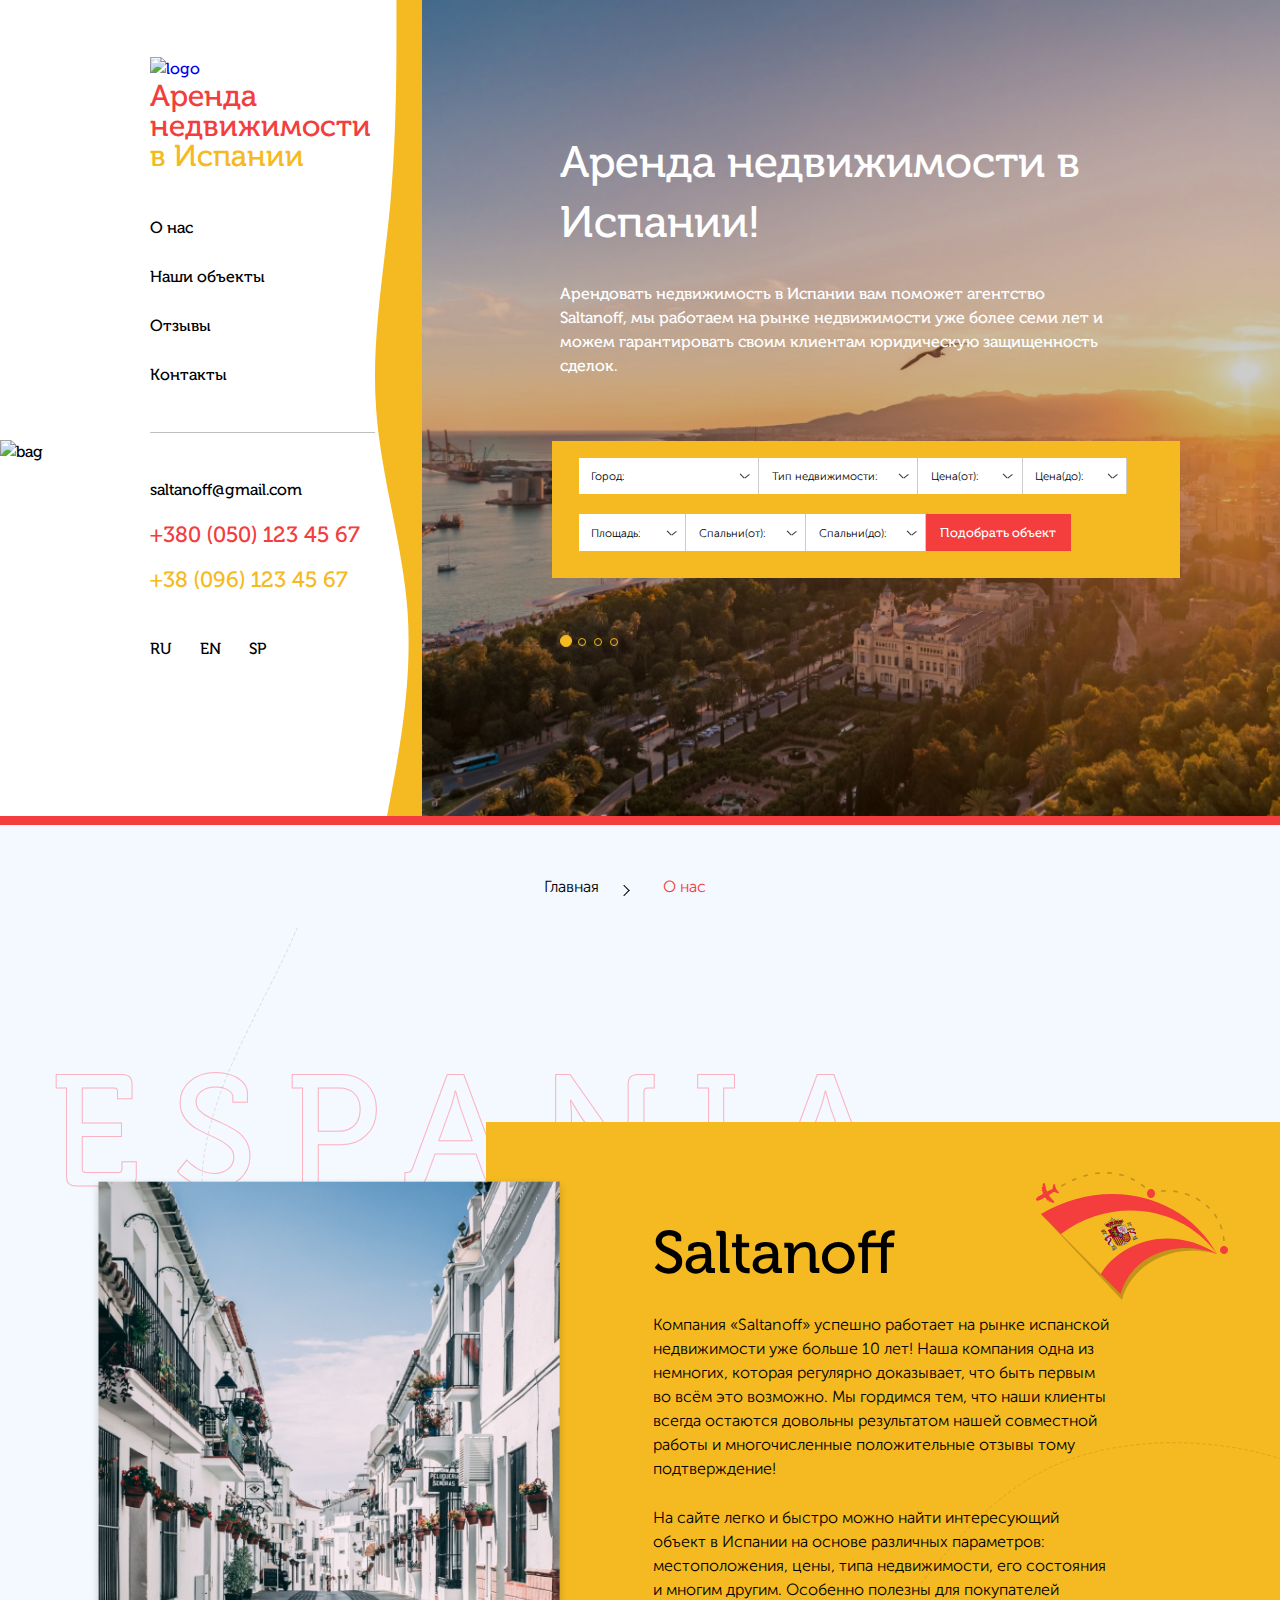
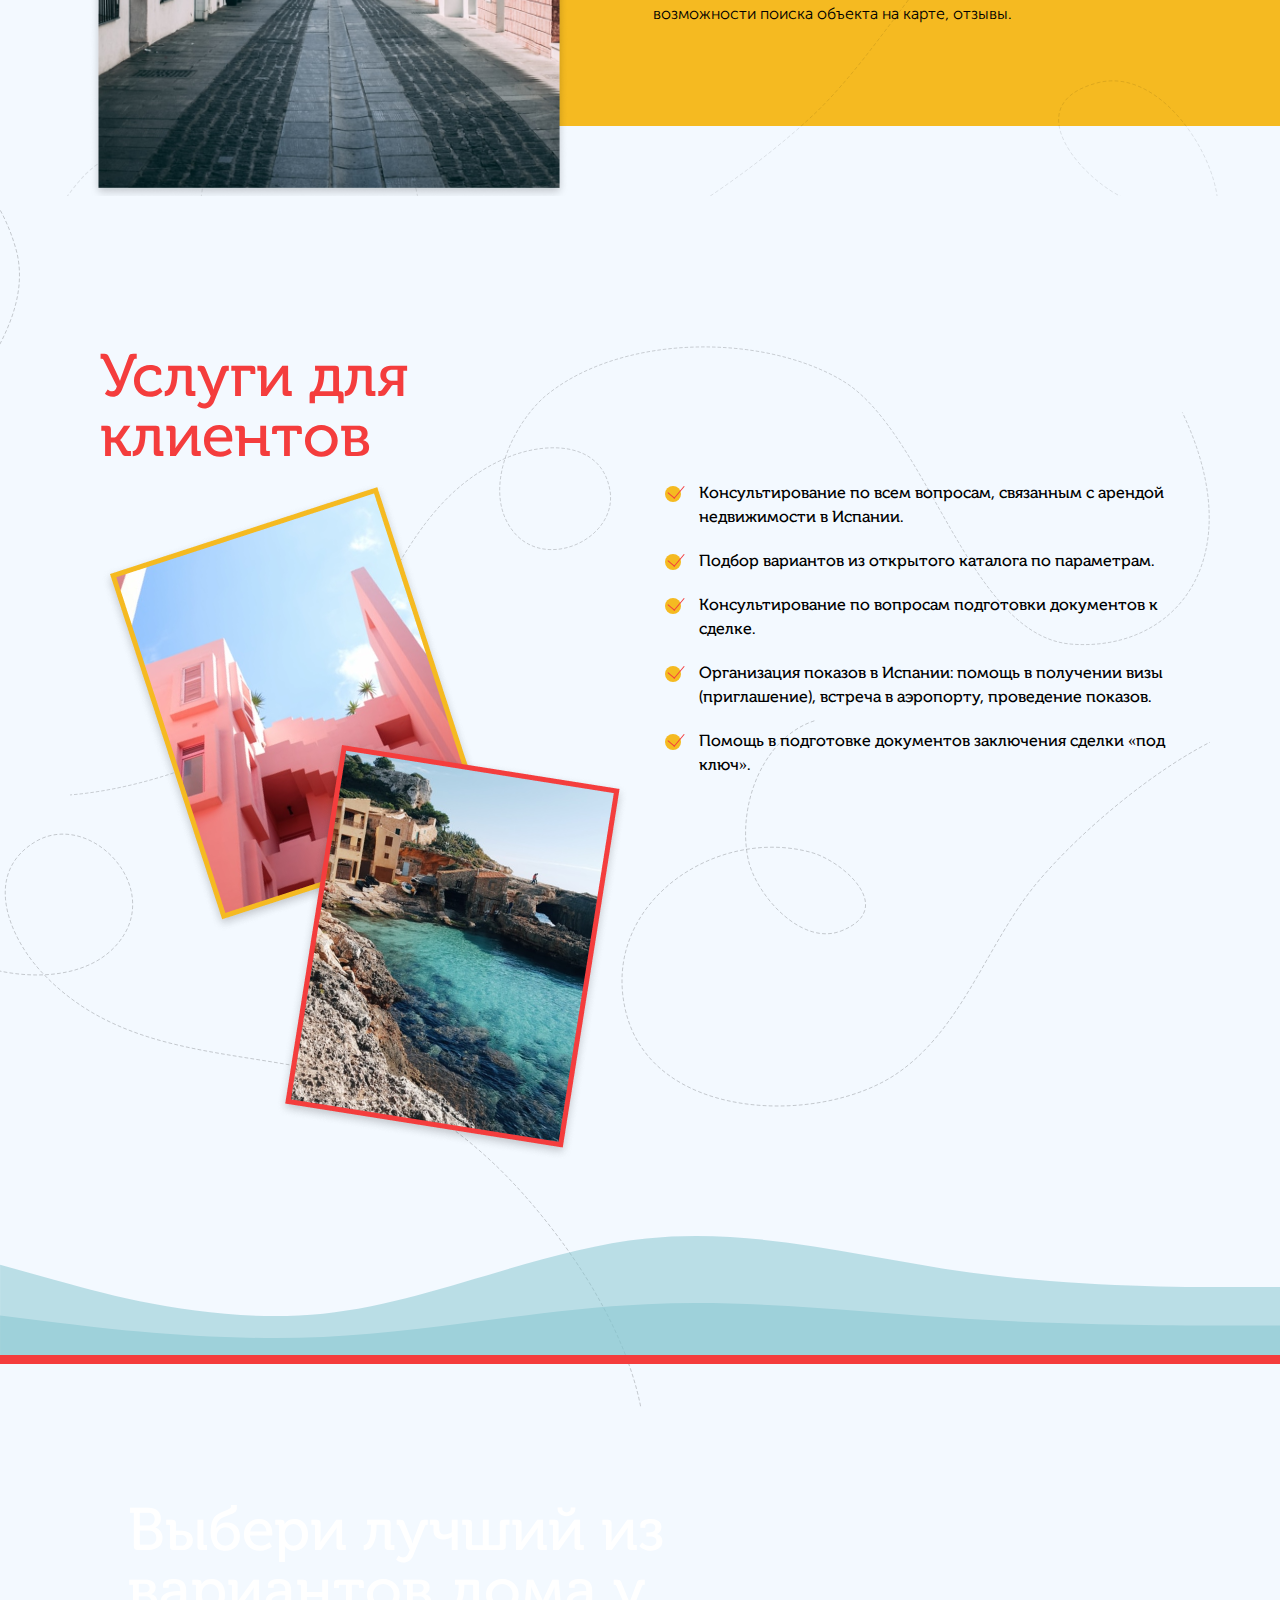
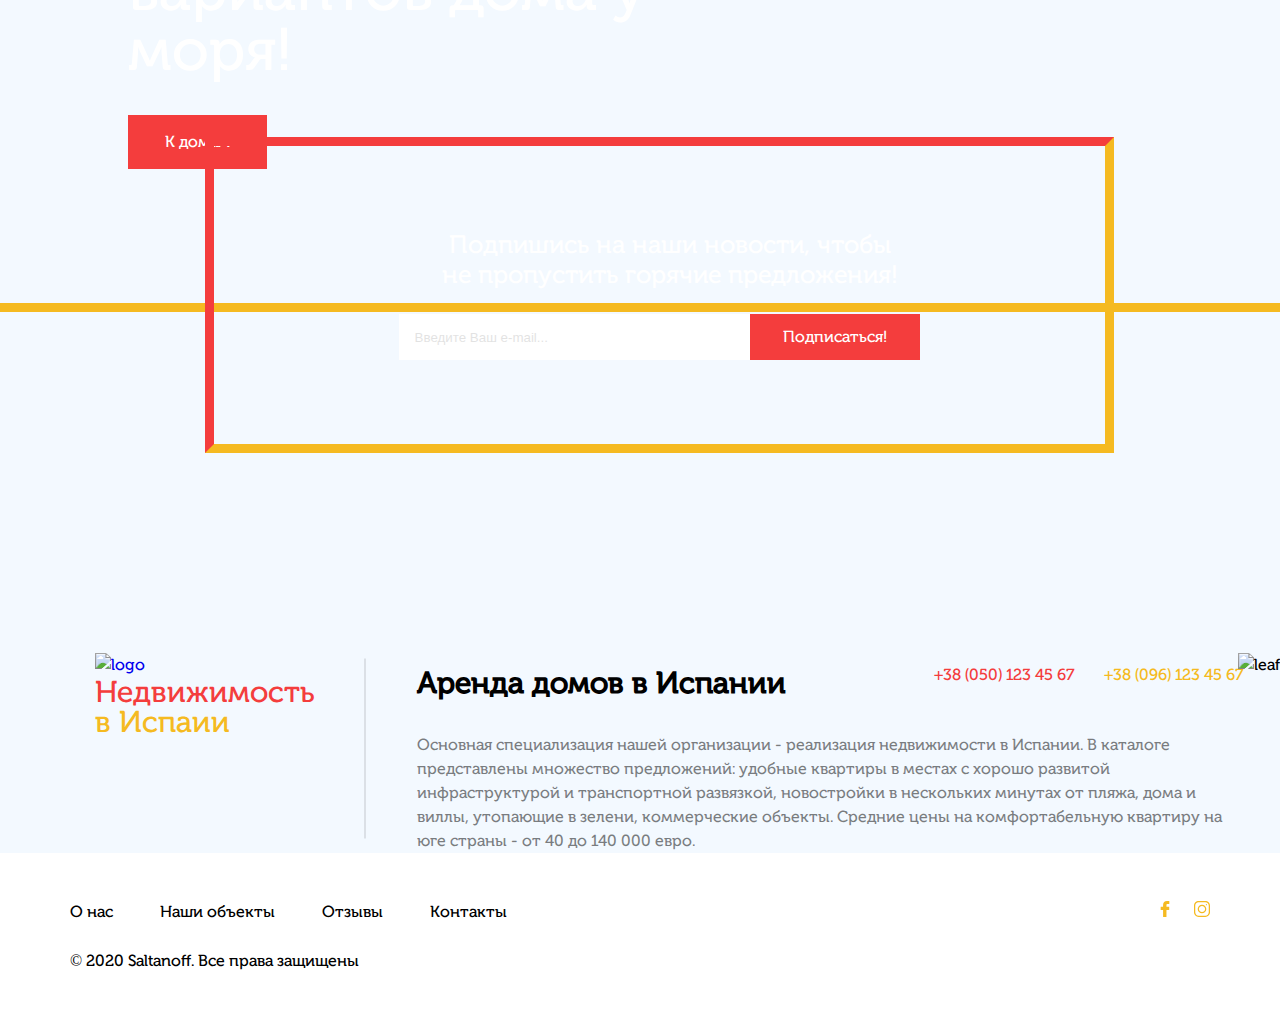
==== commit 3590f9b3: "Поправки по чеклисту" ====
--- a/about.html
+++ b/about.html
@@ -342,7 +342,7 @@
                 <div class="about__description">
                     <img class="about__description-flag" src="img/nx/flag.svg" alt="Flag">
                     <div class="about__description-inner">
-                        <h1 class="about__description-headline">Saltanoff</h1>
+                        <h2 class="about__description-headline">Saltanoff</h2>
                         <p class="about__description-tittle">
                             Компания «Saltanoff» успешно работает на рынке испанской
                             недвижимости уже больше 10 лет! Наша компания одна из
@@ -369,7 +369,7 @@
             <img src="img/nx/s_vector-3.svg" alt="" class="s_vector-3">
             <img src="img/nx/s_vector-4.svg" alt="" class="s_vector-4">
             <div class="s_left">
-                <h1 class="s__headline">Услуги для клиентов</h1>
+                <h2 class="s__headline">Услуги для клиентов</h2>
                 <img src="img/nx/s_img-1.png" alt="" class="s__image-1">
                 <img src="img/nx/s_img-2.png" alt="" class="s__image-2">
             </div>
@@ -389,7 +389,7 @@
             <img src="img/choose__wave.svg" alt="wave" class="choose__wave">
             <div class="choose__bg">
                 <h2 class="choose__title">Выбери лучший из вариантов дома у моря!</h2>
-                <button type="button" class="btn choose__btn">К домам</button>
+                <a href="./catalog.html"><button type="button" class="btn choose__btn">К домам</button></a>
                  <p class="news__description-mobile">Подпишись на наши новости,
                 чтобы не пропустить горячие предложения! </p>
                 <form action="main.php" class="news__form-mobile">
@@ -458,13 +458,13 @@
                 <div class="footer__line"></div>
                 <h4 class="mobile__nav">Соц. сети</h4>
                 <div class="social">
-                    <a href=""><svg class="facebook" width="10" height="16" viewBox="0 0 10 16" fill="none"
+                    <a href="" target = "blank"><svg class="facebook" width="10" height="16" viewBox="0 0 10 16" fill="none"
                             xmlns="http://www.w3.org/2000/svg">
                             <path
                                 d="M8.99939 0.00332907L6.92457 0C4.59358 0 3.08719 1.54552 3.08719 3.93762V5.75313H1.00105C0.820783 5.75313 0.674805 5.89927 0.674805 6.07954V8.71001C0.674805 8.89028 0.820949 9.03626 1.00105 9.03626H3.08719V15.6738C3.08719 15.854 3.23317 16 3.41343 16H6.13525C6.31552 16 6.4615 15.8539 6.4615 15.6738V9.03626H8.90068C9.08095 9.03626 9.22693 8.89028 9.22693 8.71001L9.22793 6.07954C9.22793 5.99299 9.19347 5.91009 9.13238 5.84884C9.0713 5.78758 8.98807 5.75313 8.90151 5.75313H6.4615V4.2141C6.4615 3.47438 6.63777 3.09886 7.60136 3.09886L8.99906 3.09836C9.17916 3.09836 9.32513 2.95222 9.32513 2.77211V0.329578C9.32513 0.149642 9.17932 0.00366197 8.99939 0.00332907Z"
                                 fill="#F5BA21" />
                         </svg></a>
-                    <a href=""><svg class="instagram" width="16" height="16" viewBox="0 0 16 16" fill="none"
+                    <a href="" target = "blank"><svg class="instagram" width="16" height="16" viewBox="0 0 16 16" fill="none"
                             xmlns="http://www.w3.org/2000/svg">
                             <path
                                 d="M11.3523 0H4.64775C2.08497 0 0 2.08497 0 4.64775V11.3523C0 13.915 2.08497 16 4.64775 16H11.3523C13.915 16 16 13.915 16 11.3523V4.64775C16 2.08497 13.915 0 11.3523 0ZM14.75 11.3523C14.75 13.2258 13.2258 14.75 11.3523 14.75H4.64775C2.77422 14.75 1.25 13.2258 1.25 11.3523V4.64775C1.25 2.77422 2.77422 1.25 4.64775 1.25H11.3523C13.2258 1.25 14.75 2.77422 14.75 4.64775V11.3523Z"
@@ -484,7 +484,7 @@
         </footer>
     </div>
     </div>
-    <script src="http://ajax.googleapis.com/ajax/libs/jquery/1.7.1/jquery.min.js" type="text/javascript"></script>
+    <script src="https://ajax.googleapis.com/ajax/libs/jquery/1.7.1/jquery.min.js" type="text/javascript"></script>
     <script src="js/main.js"></script>
 </body>
 
--- a/css/style.css
+++ b/css/style.css
@@ -1,3 +1,20 @@
+@font-face {
+    font-family: 'Museo Cyrl';
+    src: url('fonts/MuseoSansCyrl-300.eot');
+    src: local('☺'), url('fonts/MuseoSansCyrl-300.woff') format('woff'), url('fonts/MuseoSansCyrl-300.ttf') format('truetype'), url('fonts/MuseoSansCyrl-300.svg') format('svg');
+    font-weight: 300;
+    font-style: normal;
+}
+
+@font-face {
+    font-family: 'Museo Cyrl';
+    src: url('fonts/Museocyrl500.eot');
+    src: local('☺'), url('fonts/Museocyrl500.woff') format('woff'), url('fonts/Museocyrl500.ttf') format('truetype'), url('fonts/Museocyrl500.svg') format('svg');
+    font-weight: normal;
+    font-style: normal;
+}
+
+
 body {
     font-family: 'Museo Cyrl';
     font-style: normal;
@@ -38,22 +55,44 @@
     margin: 0;
 }
 
-.yellow {
-    color: rgb(245, 186, 33);
-}
-
 a {
     text-decoration:none;
 }
 
+.info__arrow {
+    display: none;
+}
+
 .btn {
     font-size: 16px;
+    font-family: Museo Cyrl;
     line-height: 24px;
     color:#fff;
     background-color: rgb(244, 61, 61);
     border:none;
     padding: 15px 18px;
     cursor: pointer;
+
+    background-image: linear-gradient(#F5BA21, #F5BA21), linear-gradient(#F43D3D, #F43D3D);
+    background-size: 0 5px, auto;
+    background-repeat: no-repeat;
+    background-position: center bottom;
+    transition: all .2s ease-out;
+}
+.table .btn{
+    background-image: linear-gradient(white, white), linear-gradient(#F43D3D, #F43D3D);
+}
+.table .btn:hover{
+     background-size: 100% 5px, auto;
+}
+.contacts .btn{
+    background-image: linear-gradient(white, white), linear-gradient(#F43D3D, #F43D3D);
+}
+.contacts .btn:hover{
+     background-size: 100% 5px, auto;
+}
+.btn:hover{
+     background-size: 100% 7px, auto;
 }
 
 .header__main {
@@ -128,6 +167,12 @@
 .nav__item {
     margin-bottom: 25px;
 }
+.nav__item a{
+    transition: .3s;
+}
+.nav__item:hover a{
+    color: #F43D3D;
+}
 
 .bag {
     position: absolute;
@@ -144,7 +189,6 @@
     line-height: 25px;
     color: rgb(244, 61, 61);
 }
-
 
 
 .header__phone~.yellow {
@@ -602,6 +646,9 @@
     z-index: 100;
 }
 
+.nav__item {
+    margin-right: 47px;
+}
 .first {
     background-image: url(../img/proposition-one.jpg);
     margin-right: 15px;
@@ -930,6 +977,7 @@
     max-width: 461px;
     margin-left: 41px;
     margin-bottom: 24px;
+    font-weight: 300;
 }
 
 .news__form-mobile{
@@ -1033,9 +1081,10 @@
 
 .rent__phone {
     margin-left: auto;
-}
-
-.rent__phone .yellow {
+    color: #F43D3D;
+}
+
+.rent__phone.yellow {
     margin-left: 30px;
 }
 
@@ -1281,6 +1330,7 @@
     line-height: 24px;
 
     margin-bottom: 25px;
+    max-width: 461px;
 }
 
 .about__description-subtittle{
@@ -1289,6 +1339,7 @@
     font-weight: 300;
     font-size: 21px;
     line-height: 24px;
+    max-width: 461px;
 }
 
 .about__img{
@@ -1326,6 +1377,7 @@
     font-size: 70px;
     line-height: 60px;
     margin-bottom: 50px;
+    max-width: 315px;
 
     color: #F43D3D;
 }
@@ -1336,6 +1388,7 @@
 
 .s__image-1{
     position: absolute;
+    top: 135px;
 }
 .s__image-2{
     position: absolute;
@@ -1387,7 +1440,7 @@
 }
 
 .s_right{
-    margin-top: 95px;
+    margin-top: 115px;
     overflow: hidden;
 }
 
@@ -1424,6 +1477,14 @@
 .catalog{
     position: relative;
     overflow: hidden;
+}
+
+.modal__top {
+    display: none;
+}
+
+.catalog__text {
+    display: none;
 }
 
 #town-filter{
@@ -1574,6 +1635,14 @@
     opacity: 1;
 }
 
+
+.calalog__row__of_items {
+    display: flex;
+}
+
+.th__label {
+    margin-top: 15px;
+}
 
 .catalog 
 .catalog__sort__by-items{
@@ -1790,6 +1859,9 @@
     margin-bottom: 30px;
 }
 
+.btn_center, .house__description-mobile{
+    display: none;
+}
 .text__block {
     font-size: 21px;
     margin-bottom: 30px;
@@ -1800,8 +1872,6 @@
     background-color: rgba(0,0,0,0.7);
     color: #fff;
     z-index: 1000;
-
-    text-align: center;
     right: 0;
     height: 725px;
 }
@@ -1813,6 +1883,7 @@
     margin-bottom: 30px;
     padding-bottom: 20px;
     padding-top: 40px;
+    text-align: center;
 }
 
 .info>.proposition__details>.detail__items {
@@ -1898,8 +1969,10 @@
 
 .house__btn {
     padding: 11px 23px;
-    margin-left: 52px;
-    margin-top: 17px;
+    
+    position: absolute;
+    right: 8%;
+    bottom: 7%;
 }
 
 .info__price>.proposition__description {
@@ -1917,11 +1990,27 @@
     bottom: 11px;
 }
 
+iframe {
+    height:797px;
+}
+
+.calendar__title {
+    display: none;
+}
+
 /*Reviews*/
 
 .reviews__block {
     position: relative;
     overflow: hidden;
+}
+
+.review__btn {
+    display: none;
+}
+
+.slide__img-mobile {
+    display: none!important;
 }
 
 ._nav {
@@ -1947,7 +2036,11 @@
 }
 
 .review__sliders {
-    margin-left: 150px;
+    margin-left: 15%;
+}
+
+.mob__slide img {
+    display: none;
 }
 
 .slide__img {
@@ -2002,9 +2095,17 @@
     max-width: 1140px;
     margin: 0 auto;
     padding-bottom: 50px;
-    padding-top: 50px;
-}
-
+    padding-top: 30px;
+}
+
+.modal__search .info{
+    display:none;
+}
+
+
+.yellow {
+    color: rgb(245, 186, 33);
+}
 
 /*Media*/
 
@@ -2053,7 +2154,13 @@
         height: 153px;
     }
 
-}
+    .review__sliders {
+        zoom: 0.8;
+    }
+
+}
+
+
 
 @media(max-width:1440px) {
     .choose__wave {
@@ -2067,22 +2174,34 @@
 
     .header__title {
         font-size: 58px;
+        margin-right: 160px;
     }
 
     .main__form {
         zoom: 0.9;
         left: 618px;
+        top: 54%;
     }
     /*About*/
     .t-espania{
         left: 6%;
     }
+
+    .header__description {
+        padding: 0;    
+    }
 }
 
 @media(max-width:1280px) {
 
     .header__title {
         font-size: 44px;
+    }
+
+    .main__form {
+        zoom: 0.8;
+        left: 690px;
+        top: 54%;
     }
 
     .header__description {
@@ -2193,6 +2312,10 @@
     .text__block{
         font-size: 15px;
     }
+
+    .review__sliders {
+        zoom: 0.7;
+    }
 }
 
 @media (max-width:1152px) {
@@ -2221,7 +2344,7 @@
 
     .main__form {
         zoom: 0.7;
-        left: 759px;
+        left: 740px;
     }
 
     .slider__dots {
@@ -2334,7 +2457,7 @@
     }
     .s__image-2{
         width: 321px;
-        top: 362px;
+        top: 393px;
         left: 253px;
     }
     .about__image{
@@ -2489,8 +2612,17 @@
 
 }
 
-@media (max-width: 620px){
-
+@media (max-width: 900px){
+    body {
+        zoom: 0.9;
+    }
+}
+
+@media (max-width: 620px), (max-width: 812px) and (max-height: 415px){
+
+    body {
+        zoom: 1;
+    }
     /*Header*/
     .header__left{
         flex-direction: row;
@@ -2500,7 +2632,7 @@
         top: 0;
         background-color: white;
         padding: 0;
-       /* z-index: 9999;*/
+        z-index: 9999;
         overflow: hidden;
     }
     .popup__wave--top {
@@ -2509,7 +2641,7 @@
      position: absolute;
      top: 0px;
      height: 68px;
-     z-index: 1000;
+     z-index: 100001;
      display: none;
     }
 
@@ -2517,10 +2649,10 @@
         background: url(../img/popup__wave.svg);
         width: 100%;
         position: absolute;
-        bottom: 0;
+        bottom: 0px;
         transform: rotate(180deg);
         height: 68px;
-        z-index: 1000;
+        z-index: 100001;
         display: none;
        }
 
@@ -2549,7 +2681,7 @@
     .main__form{
         zoom: 0;
         left: 0;
-        top: 36%;
+        top: 358px;
         width: 92.5%;
         margin: 22px 15px;
         z-index: 20;
@@ -2837,6 +2969,7 @@
         background: rgba(0, 0, 0, 0.2);
         position: absolute;
         top: -5px;
+        left: 0;
     }
     .copyright{
         margin-left: 0;
@@ -2897,7 +3030,7 @@
         width: 100%;
         position: absolute;
         height: 453px;
-        z-index: 1000;
+        z-index: 100001;
         left: 124px;
         top: 117px;
     }
@@ -2923,18 +3056,20 @@
         margin-bottom: 30px;
         margin-top: 0;
     }
-    .popup>.header__left>.burger {
+    .popup .header__left .burger {
         top:2%;
     }
 
     .popup .burger .topline{
         transform: rotate(-45deg);
-        width: 18px;
+        width: 20px;
+        margin-left: -1px;
     }
 
     .popup .burger .bottomline {
         transform: rotate(45deg);
-        width: 18px;
+        width: 20px;
+        margin-left: -1px;
     }
 
     .popup .burger .middleline {
@@ -2997,7 +3132,781 @@
     .social {
         margin-bottom: 30px;
     }
-}
-
-
-
+    /*Contacts*/
+    .c_block-1_item{
+        margin-left: 20px;
+    }
+    .contacts__headline{
+        top: -73px !important;
+        left: 121px !important;
+        color: #fff !important;
+    }
+
+    /*About page*/
+    ._nav{
+        display: none;
+    }
+    .t-espania{
+        font-size: 100px;
+        left: -2%;
+        top: 68px;
+    }
+    .about__block{
+        margin-bottom: 50px;
+    }
+    .about__description-inner{
+        padding: 30px 20px;
+        z-index: 100;
+        background: #F5BA21;
+    }
+    .about__description{
+        width: 315px;
+        height: 460px;
+        margin: 0 auto;
+        margin-top: 500px;
+    }
+    .about__image{
+        width: 357px;
+        height: 353px;
+        z-index: 1;
+    }
+    .about__img{
+        top: -313px;
+        left: -19px;
+    }
+    .about__description-headline{
+        font-size: 30px;
+        margin: 0;
+    }
+    .about__description-flag{
+        width: 88px;
+        height: 58px;
+        top: 30px;
+        z-index: 1000;
+    }
+    .about__description-tittle, .about__description-subtittle{
+        font-size: 14px;
+        line-height: 18px;
+        margin-bottom: 20px;
+    }
+    
+    /*services*/
+
+    .s__headline {
+        font-size: 30px;
+        margin: 0;
+    }
+    .services{
+        padding-left:15px;
+        padding-right: 15px;
+        padding-bottom: 460px;
+        display: flex;
+        flex-direction: column;
+    }
+    .s_right{
+        margin: 0;
+    }
+    .s_right-item{
+        font-size: 16px;
+    }
+    .s_vector-3 {
+        width: auto;
+        top: -269px;
+    }
+    .s_vector-4 {
+        left: -95px;
+        top: -1667px;
+        z-index: 1;
+    }
+    .s__image-1{
+        width: 253px;
+        left: 0px;
+        top: 503px;
+    }
+    .s__image-2{
+        width: 224px;
+        left: 114px;
+        top: 649px;
+    }
+
+    /*Contacts*/
+
+    .contacts__block {
+        grid-template-columns:1fr;
+        grid-gap: 40px;
+    }
+
+    .contacts__block-l {
+        width: 100%;
+    }
+
+    .contacts__block-r {
+        width: 95%;
+        justify-self: center;
+        height: auto;
+    }
+
+    .c__block-r_headline {
+        font-size: 25px;
+        line-height: 30px;
+        margin-top: 30px;
+        margin-left: 33px;
+        margin-right: 33px;
+        margin-bottom: 20px;
+        color:#000;
+    }
+
+    .form-1 {
+        width: 315px;
+        height: 46px;
+        margin-bottom: 15px;
+    }
+
+    .form-2 {
+        width: 315px;
+        height: 153px;
+        margin-bottom: 20px;
+    }
+
+    .form_btn {
+        margin-bottom: 30px;
+    }
+
+    .contacts {
+        margin-bottom:0;
+        z-index: 10;
+        margin-top: 102px;
+    }
+
+    .headline {
+        font-size: 26px;
+        position: absolute;
+        line-height: 26px;
+        color: red;
+        left: 15px;
+        top: 80px;
+        text-align: left;
+    }
+ 
+    .grid {
+        margin-top: 18px;
+    }
+
+    /*Review*/
+
+    .review__title {
+        font-size: 30px;
+        line-height: 35px;
+        margin-bottom: 20px;
+    }
+
+    .review__maintext {
+        margin-top: 121px;
+        margin-left: 15px;
+        text-align: start;
+        margin-bottom: 30px;
+    }
+
+    .review__sliders {
+        margin-left: 0;
+    }
+    
+    .slide__text {
+        max-width: 315px;
+        z-index: 1000;
+
+        min-height: 390px;
+        text-align: center;
+        position: absolute;
+        margin-top: 66px;
+        left: 10%;
+        top: 46%;
+    }
+
+    .slide__img {
+        max-width: 344px;
+        margin: 0 auto;
+        max-height: 479px;
+    }
+
+    .comment {
+        margin: 20px;
+        margin-bottom: 56px;
+    }
+
+    .selected__text {
+        max-width: 275px;
+        text-align: left;
+        line-height: 18px;
+    }
+
+    .comment__name {
+        margin-top: 32px;
+        margin-bottom: 5px;
+    }
+
+    .slide__img {
+      display: none!important;
+    }
+
+    .slide__img-mobile {
+        display: initial !important;
+    }
+  
+    .review__btn {
+        width: 168px;
+        font-size: 14px;
+        margin-left: 29%;
+        text-align: center;
+        margin-top: 60%;
+        display: initial;
+    }
+
+    .footer__map--left {
+        display: none;
+    }
+
+    /*Catalog-Mobile*/
+
+    .catalog__headline,
+    .catalog__counter,
+    .catalog__filter,
+    .catalog__sort,
+    .proposition__map, 
+    .catalog__slider  {
+        display:none;
+    }
+     
+    .search {
+        border: none;
+        background: transparent;
+        outline: none;
+        cursor: pointer;
+    }
+
+    .catalog__text {
+        display: flex;
+        margin-top: 40px;
+        margin-bottom: 20px;
+        justify-content: space-around;
+    }
+
+    .catalog__title {
+        margin-right: 104px;
+        font-size: 30px;
+        line-height: 35px;
+        color: #F43D3D;
+        font-weight: normal;
+        max-width: 180px;
+    }
+    
+    .catalog__header { 
+        z-index:10000;
+    }
+
+    .header__main {
+        min-height: 95px;
+    }
+
+    .modal__search {
+        position: absolute;
+        display: none;
+        box-shadow: 0 7px 15px 0 rgba(0,1,1,0.2);
+        animation-name: bounce;
+        animation-duration: 0.6s;
+        top: 0;
+        z-index: 10000;
+        background: transparent;
+    }
+
+    .modal__search .info{
+        display:none;
+    }
+
+    .modal__search .main__form {
+        top: 22.5%;
+        position: fixed;
+    }
+
+    .modal__show {
+        display: initial;
+        width: 100%;
+        height: 100vh;
+        overflow: hidden;
+    }
+
+    .modal__search .info{
+        display:block;
+    }
+
+    .modal__close {
+        position: fixed;
+        top: 20%;
+        right: 5%;
+        width: 22px;
+        height: 22px;
+        font-size: 0;
+        background-color: #ffffff00;
+        border: 0;
+        cursor: pointer;
+        outline: none;
+    }
+    
+    .modal__close::before,
+    .modal__close::after {
+        content: "";
+        position: absolute;
+        width: 24px;
+        height: 2px;
+        top: -1px;
+        left: -7px;
+        background-color: #fff;
+    }
+    
+    .modal__close:before {
+        transform: rotate(45deg);
+    }
+    
+    .modal__close:after {
+        transform: rotate(-45deg);
+    }
+
+    .modal__error {
+        animation-name:shake;
+        animation-duration: 0.5s;
+    }
+
+    .modal__top {
+        display:flex;
+    }
+    
+    .darkness{
+        position: fixed;
+        width: 100%;
+        height: 100%;
+        background: #000;
+        opacity: 0.9;
+    }
+    .search__title {
+        font-size: 30px;
+        line-height: 35px;
+        color: #fff;
+        position: fixed;
+        top: 18%;
+        left: 15px;
+    }
+
+    /*House*/
+   
+    .fotorama__arr{
+        display: none !important;
+    }
+    .fotorama__img{
+        height: 100% !important;
+    }
+    .fotorama__stage{
+        height: 339px !important;
+    }
+    .fotorama__nav__shaft{
+        display: flex !important;
+        padding: 0 66px !important;
+    }
+    .fotorama__dot{
+        width: 8px !important;
+        height: 8px !important;
+        border-radius: 6px !important;
+        border: 1px solid #ffffff !important;
+    }
+    .fotorama__active{
+        top:-2px !important;
+    }
+    .fotorama__active .fotorama__dot {
+        width: 12px !important;
+        height: 12px !important;
+        border-width: 6px !important;
+    }
+    .fotorama__nav-wrap{
+        position: absolute;
+        bottom: 22px;
+    }
+    .fotorama__back-arrow{
+        position: absolute;
+        top: 44px;
+        left: 15px;
+        width: 24px;
+        height: 1.5px;
+        background: #fff;
+        z-index: 1;
+        cursor: pointer;
+    }
+    .fotorama__back-arrow::before{
+        content: "";
+        position: absolute;
+        top: -3.1px;
+        left: 0px;
+        width: 7px;
+        height: 1.5px;
+        background: #fff;
+        z-index: 1;
+        transform: rotate(-45deg);
+        cursor: pointer;
+    }
+     .fotorama__back-arrow::after{
+        content: "";
+        position: absolute;
+        top: 3.1px;
+        left: 0px;
+        width: 7px;
+        height: 1.5px;
+        background: #fff;
+        z-index: 1;
+        transform: rotate(45deg);
+        cursor: pointer;
+    }
+    .house__description{
+        background: #fff;
+        margin-bottom: 0;
+    }
+    .house__headline{
+        position: relative;
+        font-weight: normal;
+        font-size: 25px;
+        line-height: 30px;
+        color: #F43D3D;
+        max-width: 200px;
+        padding: 30px 0px 20px 15px;
+    }
+
+    .house__rent-price, .house__rent, .house__price{
+        display: inline-block;
+    }
+    .btn_center, .house__description-mobile{
+        display: block;
+    }
+
+    .house__description-title {
+     display: flex;    
+     justify-content: space-between;
+    }
+
+    .house__icons {
+        padding-top: 45px;
+        margin-right: 15px;
+    }
+
+    .info__btn {
+        margin-right: 16px;
+    }
+
+
+    .house__rent-price{
+        padding-left: 15px;
+        padding-bottom: 20px;
+    }
+    .house__rent{
+        font-family: Museo Cyrl;
+        font-style: normal;
+        font-weight: normal;
+        font-size: 16px;
+        line-height: 24px;
+        text-align: center;
+        color: #000000;
+    }
+    .house__price{
+        font-family: Museo Cyrl;
+        font-style: normal;
+        font-weight: normal;
+        font-size: 22px;
+        line-height: 25px;
+        text-align: center;
+        color: #F43D3D;
+    }
+    .house__details{  
+        padding-left: 25px;
+        display: flex;
+        font-size: 14px;
+    }
+    .detail__items-house{
+        margin-right: 45px;
+        margin-left: 17px;
+        position: relative;
+    }
+    .text__block{
+        padding: 20px 15px;
+        font-size: 14px;
+        line-height: 18px;
+        margin: 0;
+    }
+    .btn_center{
+        text-align: center;
+        padding-bottom: 30px;
+    }
+    .noDisplay{
+        display: none;
+    }
+
+    /*Info Popup*/
+    
+    .house__info .modal__search{
+        top: -95px;  
+    }
+    .info{
+        top: 15%;
+        right: 3%;
+        background: #fff;
+        color: #000;
+        position: fixed;
+        width: 95%;
+        height: auto;
+        padding:30px 20px;
+        
+    }
+    .house__btn{
+        margin-left: 0;
+    }
+
+    .popup {
+        width: 100%;
+        height: 100vh;
+    }
+
+    .popup .proposition__details,
+    .popup .house__btn,
+    .popup .info__price {
+        display: none;
+    }
+
+    .house__info {
+        overflow: initial;
+    }
+
+    .info__title {
+        color: #F43D3D;
+        border: none;
+        font-size: 22px;
+        max-width: 200px;
+        margin: 0 auto;
+        margin-bottom: 20px;
+        line-height: 25px;
+        font-weight: 500;
+        text-align: center;
+        padding: 0;
+    }
+
+    .info__arrow {
+        display: initial;
+        left: 7%;
+        top: 20%;
+        position: fixed;
+    }
+
+    .filters {
+        padding-left: 0;
+        font-size: 14px;
+        line-height: 18px;
+    }
+
+    .filter-option {
+        margin-bottom: 9px;
+    }
+
+    /*Calendar Popup*/
+
+    .popup iframe{
+        position: fixed;
+        top: 21%;
+        z-index: 1000;
+        width: 95%;
+        left: 3%;
+    }
+    .dark{
+        width: 100%;
+        height: 100%;
+        background: #000;
+        opacity: 0.5    ;
+    }
+    .proposition__bg{
+        margin-top: -95px;
+    }
+
+    iframe {
+        height:525px;
+    }
+
+    .calendar {
+        padding: 0;
+    }
+
+    .popup {
+        height: auto;
+    }
+
+    
+    /*Sort popup*/
+    .sort {
+        border: none;
+        background: transparent;
+        outline: none;
+        cursor: pointer;
+        margin-right: 10px;
+    }
+
+    .sort__title {
+        font-weight: normal;
+        font-size: 25px;
+        line-height: 30px;
+        color: #F43D3D;
+        max-width: 290px;
+        margin-left: 15px;
+    }
+
+    .catalog .catalog__sort__by-items {
+        z-index: 100000;
+        display: flex;
+        flex-direction: column;
+        position: fixed;
+        background: #fff;
+        bottom: 0;
+        width: 100%;
+        padding-top: 10px;
+        padding-bottom: 40px;
+        padding-left: 15px;
+    }
+
+    .subtittle {
+        padding-top: 20px;
+        font-weight: 300;
+        font-size: 14px;
+        line-height: 18px;
+    }
+
+    .catalog__sort__by {
+        font-size: 22px;
+        line-height: 25px;
+    }
+
+    .calendar__title {
+        display: initial;
+        color: #fff;
+        position: fixed;
+        top: 16%;
+        left: 15px;
+    }
+
+    .calendar .modal__close {
+        top:17%;
+    }
+
+    @media (max-width: 812px) and (max-height: 415px){
+        .slider__dots {
+        left: 44%;
+    }
+    .main__form {
+        zoom: 0;
+        left: 0;
+        top: 280px;
+        width: 76.5%;
+        left: 10%;
+    }
+    .justnow__wrap{
+        margin-left: 7%;
+    }
+    .header__left{
+        max-width: 815px;
+    }
+    .t-espania{
+        left: 14%;
+    }
+    .s__image-2 {
+        left: 106px;
+        top: 521px;
+    }
+    .s__image-1 {
+        top: 375px;
+        left: 0;
+    }   
+    .search__title{
+        left: 12%;
+    }
+    .modal__close{
+        right: 10%;
+    }
+    .catalog__title{
+        margin-left:5%
+    }
+    .search{
+        margin-right: 5%;
+    }
+    .catalog__text{
+        justify-content: space-between;
+    }
+    .c_block-1_item{
+        font-size: 15px;
+    }
+    .contacts__headline{
+        left: 38%;
+        top: -78px;
+    }
+    .contacts__block-r{
+        width: 70%;
+    }
+    .form_btn {
+        font-size: 14px;
+        padding: 7px 28px;
+    }
+    .review__title{
+        margin-left: 22%;
+    }
+    .filters{
+        margin-left: 20%;
+    }
+
+}
+
+@media (max-width: 353px){
+    .s__image-1{
+        width: 229px;
+        top: 584px;
+    }
+    .s__image-2 {
+        width: 200px;
+        top: 735px;
+    }
+
+}
+
+@media (max-width: 342px){
+    .s__image-1{
+        top: 689px;
+    }
+    .s__image-2 {
+        top: 820px;
+    }
+    .header__logo{
+        width: 76px;
+        height: 65px;
+        margin: 10px;
+    }
+    .language {
+        margin-left: 25px;
+    }
+    .header__left{
+        height: 85px;
+    }
+
+}
+
+
+/*Animations*/
+@keyframes bounce {
+    0% {transform: translateY(-2000px);}
+    70% {transform: translateY(30px);}
+    90% {transform: translateY(-10px);}
+    100% {transform: translateY(0px);}
+    }
+
+@keyframes shake {
+    0%, 100%                 { transform:translateX(0);}
+    10%, 30%, 50% ,70%, 90%  { transform:translateX(-10px); }
+    20%, 40%, 60%, 80%       { transform:translateX(10px);} 
+}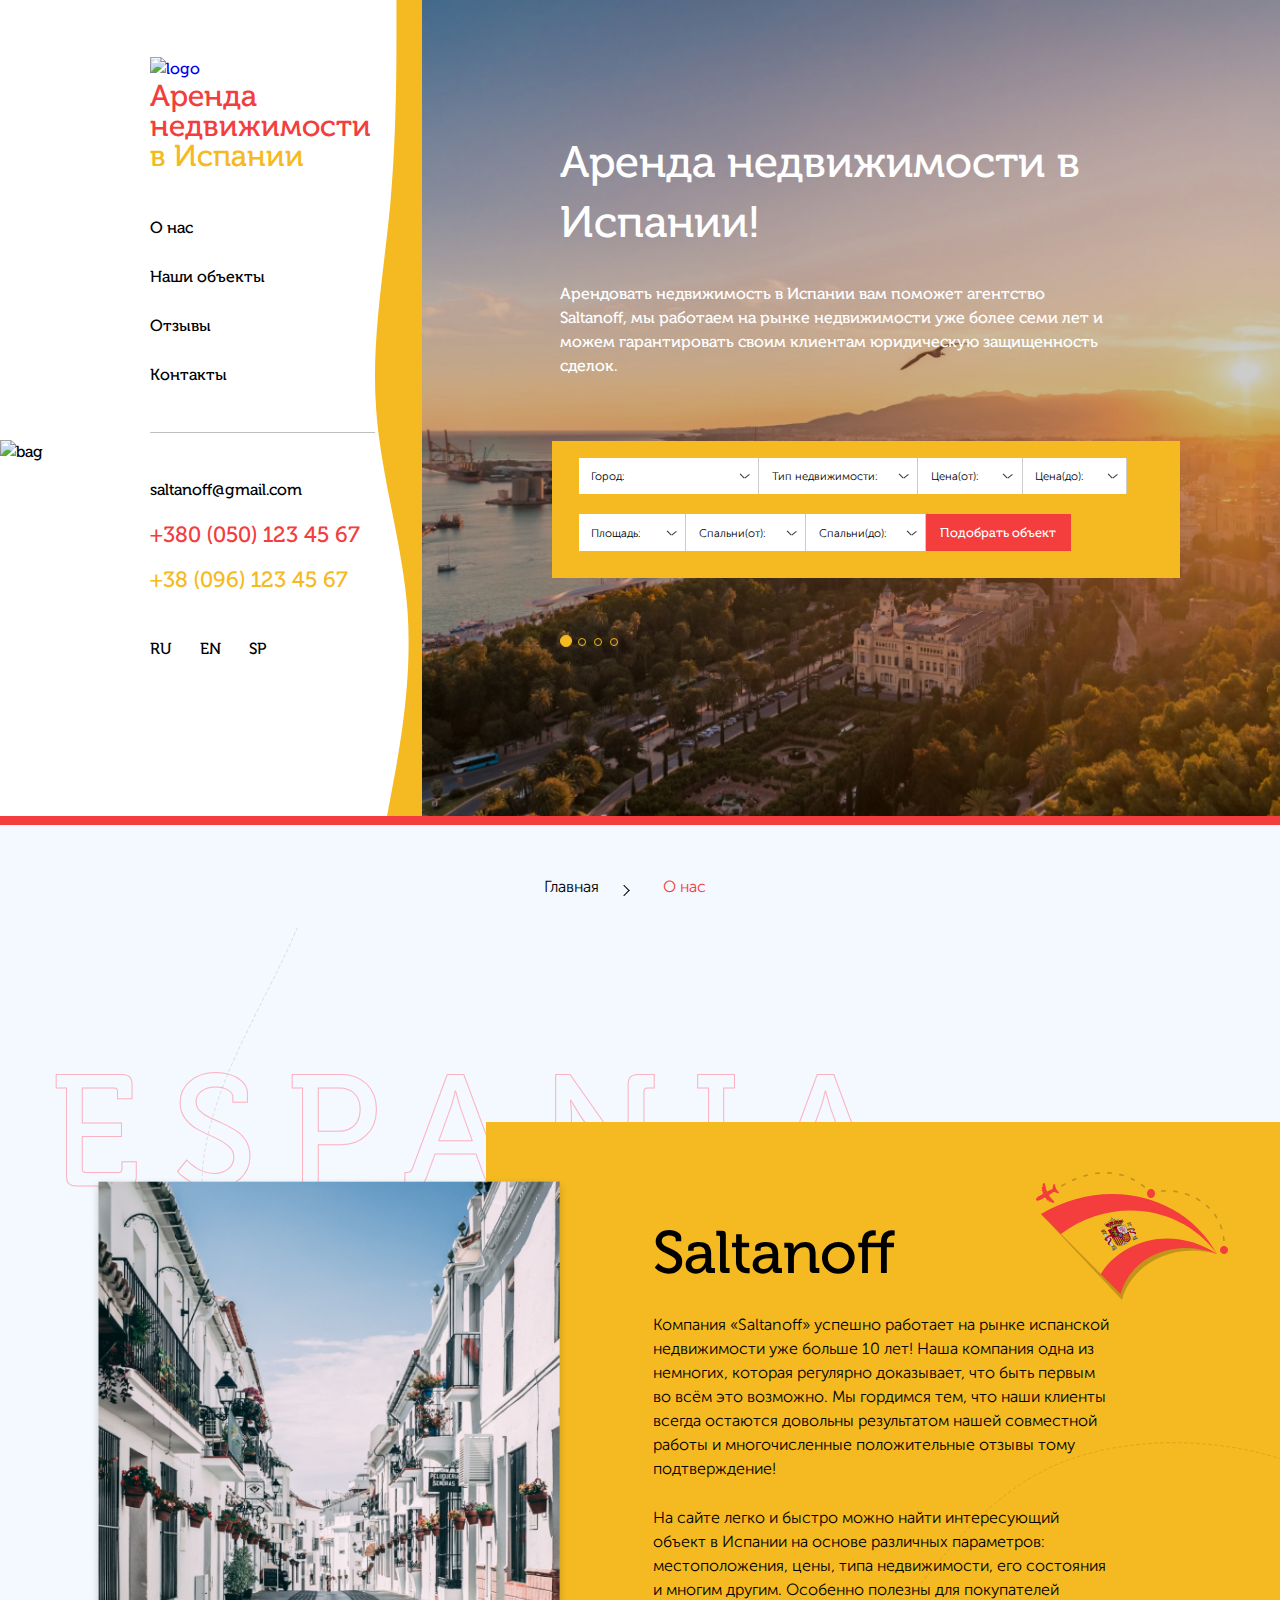
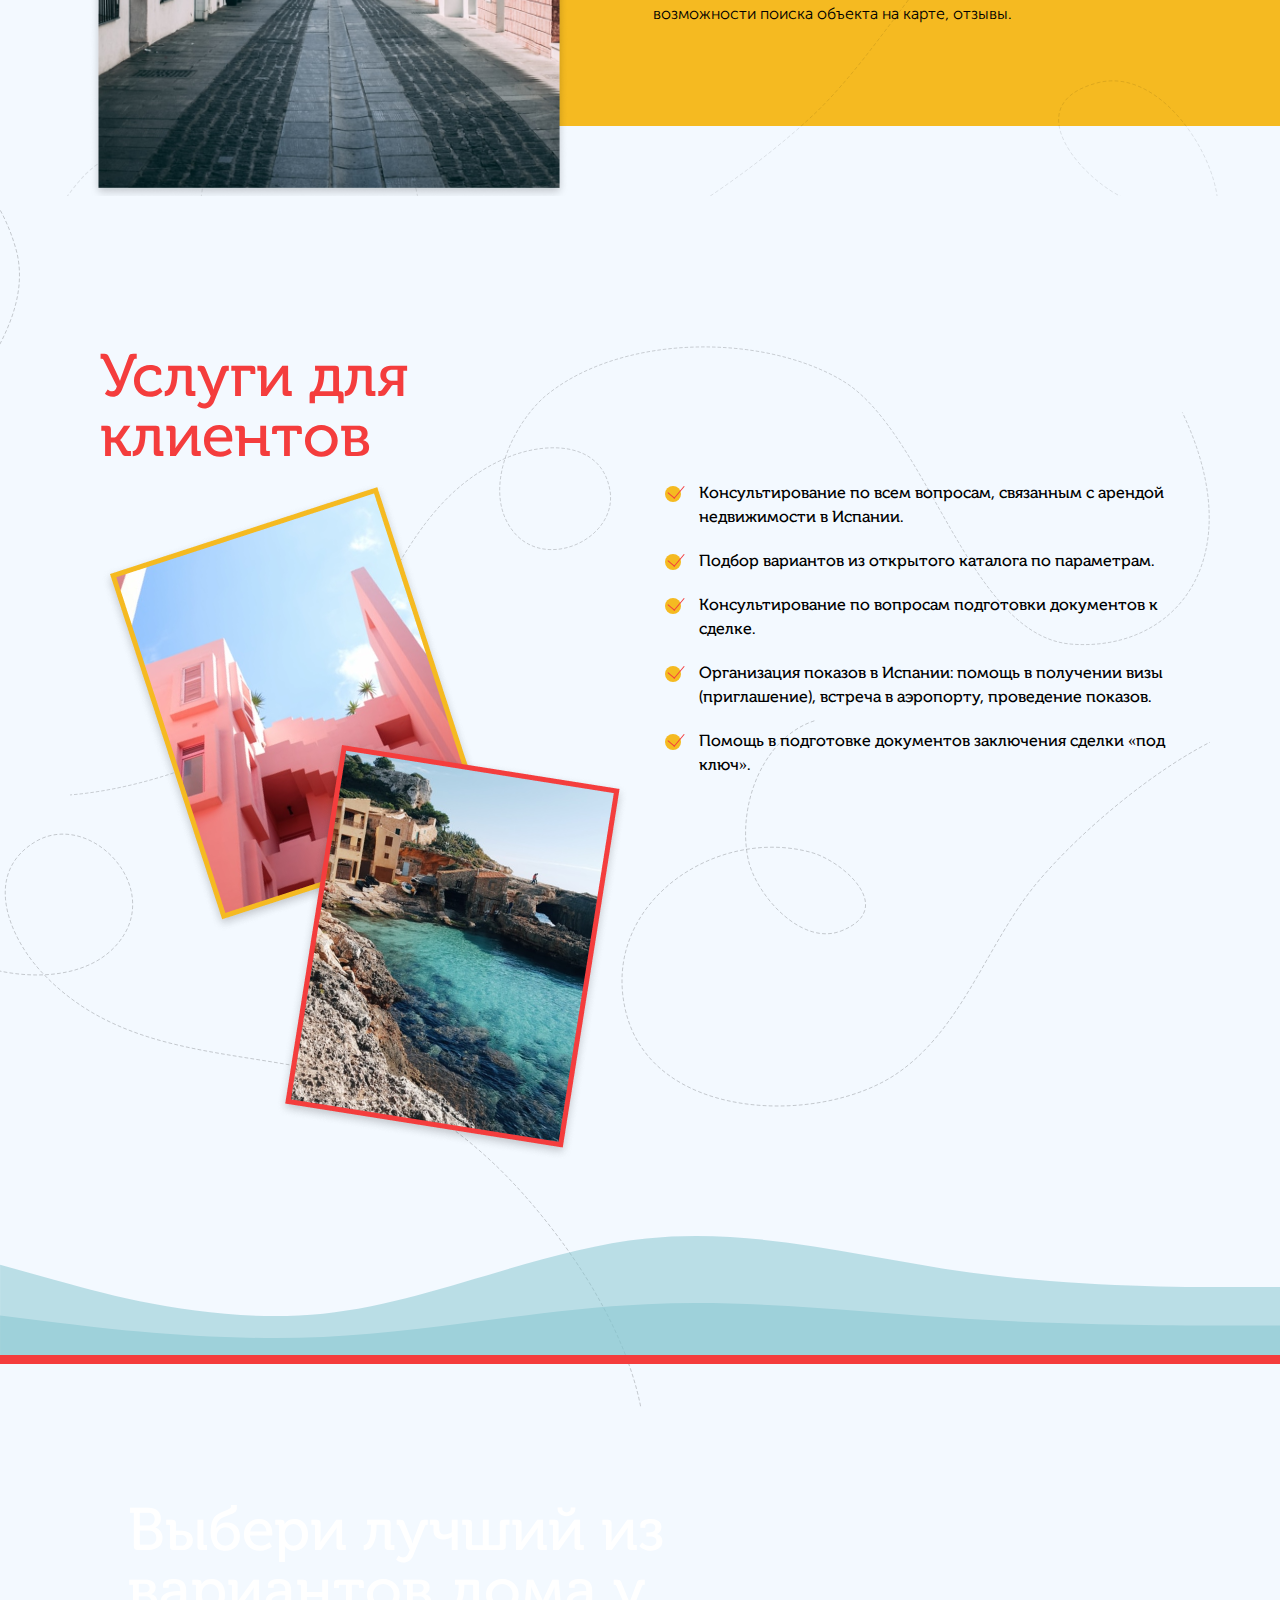
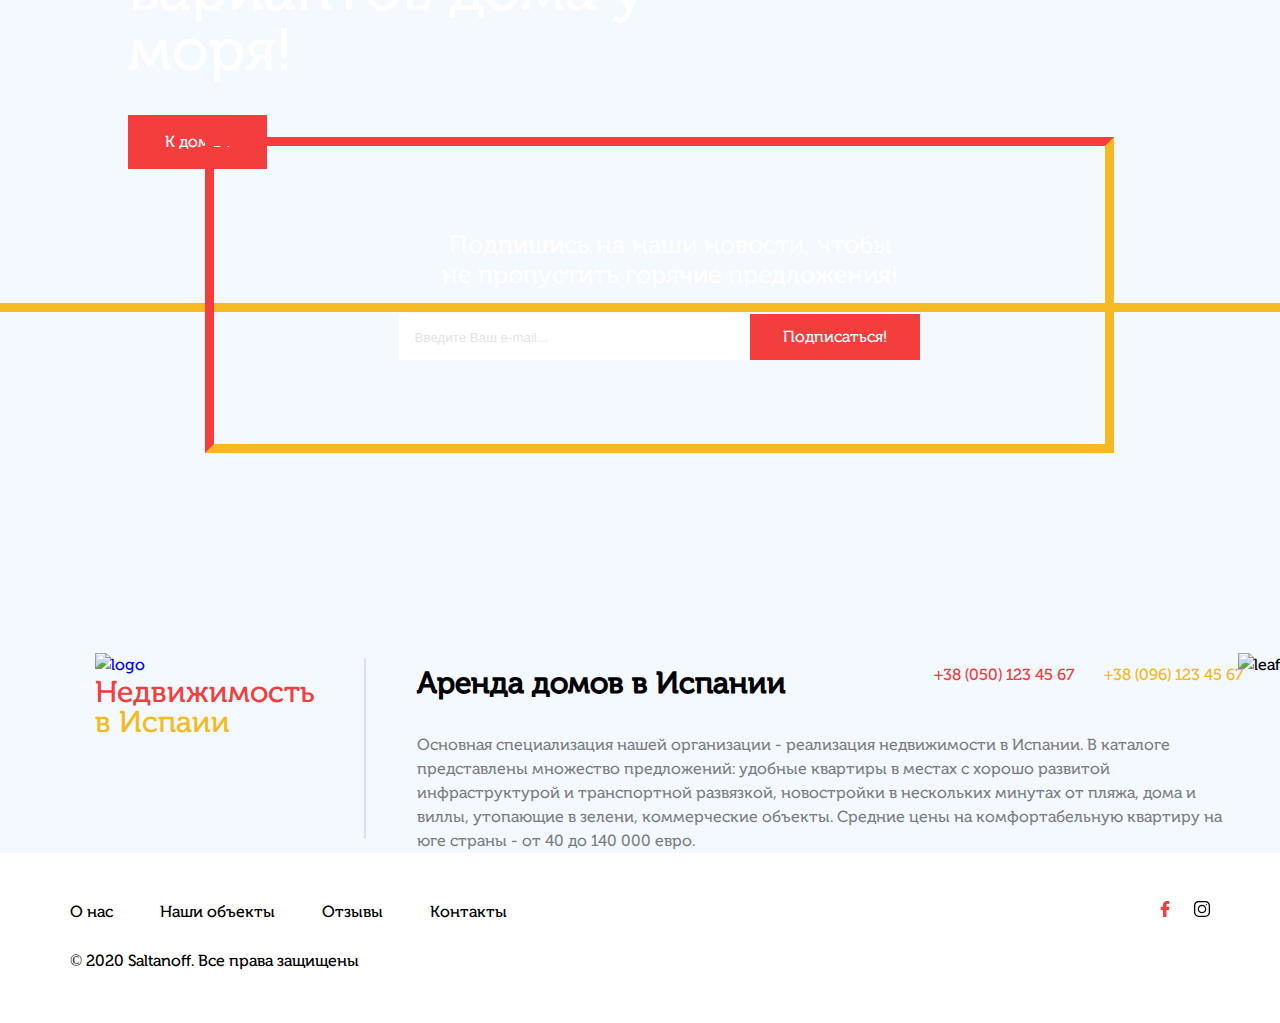
==== commit 3bfa657c: "Merge branch 'master' of https://github.com/Desonancen/Saltanoff" ====
--- a/about.html
+++ b/about.html
@@ -124,7 +124,7 @@
                     <div id="town" class="select__form" data-state="">
                         <div id="0" class="form__item-select" data-default="Город:">Город:
                         </div>
-                        <div class="select__content">
+                        <div class="select__content" id="town__content">
                             <input id="singleSelect0" class="__select__input" type="radio" name="singleSelect"
                                 checked />
                             <label for="singleSelect0" class="__select__label">Город:</label>
@@ -462,19 +462,19 @@
                             xmlns="http://www.w3.org/2000/svg">
                             <path
                                 d="M8.99939 0.00332907L6.92457 0C4.59358 0 3.08719 1.54552 3.08719 3.93762V5.75313H1.00105C0.820783 5.75313 0.674805 5.89927 0.674805 6.07954V8.71001C0.674805 8.89028 0.820949 9.03626 1.00105 9.03626H3.08719V15.6738C3.08719 15.854 3.23317 16 3.41343 16H6.13525C6.31552 16 6.4615 15.8539 6.4615 15.6738V9.03626H8.90068C9.08095 9.03626 9.22693 8.89028 9.22693 8.71001L9.22793 6.07954C9.22793 5.99299 9.19347 5.91009 9.13238 5.84884C9.0713 5.78758 8.98807 5.75313 8.90151 5.75313H6.4615V4.2141C6.4615 3.47438 6.63777 3.09886 7.60136 3.09886L8.99906 3.09836C9.17916 3.09836 9.32513 2.95222 9.32513 2.77211V0.329578C9.32513 0.149642 9.17932 0.00366197 8.99939 0.00332907Z"
-                                fill="#F5BA21" />
+                                fill="#F43D3D" />
                         </svg></a>
                     <a href="" target = "blank"><svg class="instagram" width="16" height="16" viewBox="0 0 16 16" fill="none"
                             xmlns="http://www.w3.org/2000/svg">
                             <path
                                 d="M11.3523 0H4.64775C2.08497 0 0 2.08497 0 4.64775V11.3523C0 13.915 2.08497 16 4.64775 16H11.3523C13.915 16 16 13.915 16 11.3523V4.64775C16 2.08497 13.915 0 11.3523 0ZM14.75 11.3523C14.75 13.2258 13.2258 14.75 11.3523 14.75H4.64775C2.77422 14.75 1.25 13.2258 1.25 11.3523V4.64775C1.25 2.77422 2.77422 1.25 4.64775 1.25H11.3523C13.2258 1.25 14.75 2.77422 14.75 4.64775V11.3523Z"
-                                fill="#F5BA21" />
+                                fill="#000" />
                             <path
                                 d="M8 3.6875C5.62206 3.6875 3.6875 5.62206 3.6875 8C3.6875 10.3779 5.62206 12.3125 8 12.3125C10.3779 12.3125 12.3125 10.3779 12.3125 8C12.3125 5.62206 10.3779 3.6875 8 3.6875ZM8 11.0625C6.31134 11.0625 4.9375 9.68866 4.9375 8C4.9375 6.31134 6.31134 4.9375 8 4.9375C9.68866 4.9375 11.0625 6.31134 11.0625 8C11.0625 9.68866 9.68866 11.0625 8 11.0625Z"
-                                fill="#F5BA21" />
+                                fill="#000" />
                             <path
                                 d="M12.375 4.25C12.7202 4.25 13 3.97018 13 3.625C13 3.27982 12.7202 3 12.375 3C12.0298 3 11.75 3.27982 11.75 3.625C11.75 3.97018 12.0298 4.25 12.375 4.25Z"
-                                fill="#F5BA21" />
+                                fill="#000" />
                         </svg>
                     </a>
                 </div>
--- a/css/style.css
+++ b/css/style.css
@@ -433,8 +433,8 @@
     border-bottom-right-radius: 5px;
     transition: all 0.3s ease-out;
     display: none;
-    z-index: 8;
-    margin-top: 10px;
+    z-index: 10001;
+    margin-top: 6px;
     font-size: 14px;
     line-height: 18px;
     font-weight: 300;
@@ -1657,7 +1657,7 @@
 .catalog__sort__by,.catalog__sort__by-item{
     display:inline;
     margin-right: 25px;
-    z-index: 1000000;
+    z-index: 1000;
 }
 
 .catalog__sort{
@@ -2615,6 +2615,57 @@
 @media (max-width: 900px){
     body {
         zoom: 0.9;
+    }
+    .review__sliders {
+        margin-left: 0;
+    }
+    .header__title {
+        margin-top: 50px;
+    }
+    .main__form {
+    zoom: 0.55;
+    left: 737px;
+    top: 57%;
+    }
+
+    .choose {
+        padding-top: 229px;
+    }
+
+    .news {
+        right: 8%;
+    }
+
+    .rent__info {
+        margin-bottom: 29px;
+    }
+
+    .footer__leaf--right {
+        display: none;
+    }
+
+    .justnow__text-right {
+        zoom:0.8;
+    }
+    
+    .justnow__img-left {
+        zoom:0.7;
+    }
+
+    .leaf_right_justnow {
+        display: none;
+    }
+
+    .rent {
+        padding-top: 260px;
+    }
+
+    .leaf__bottom {
+        display: none;
+    }
+
+    .contacts {
+        margin-bottom: 0;
     }
 }
 
@@ -3307,9 +3358,6 @@
         margin-bottom: 30px;
     }
 
-    .review__sliders {
-        margin-left: 0;
-    }
     
     .slide__text {
         max-width: 315px;
@@ -3319,7 +3367,7 @@
         text-align: center;
         position: absolute;
         margin-top: 66px;
-        left: 10%;
+        left: 21%;
         top: 46%;
     }
 
@@ -3861,7 +3909,9 @@
         margin-left: 20%;
     }
 
-}
+
+}
+
 
 @media (max-width: 353px){
     .s__image-1{
